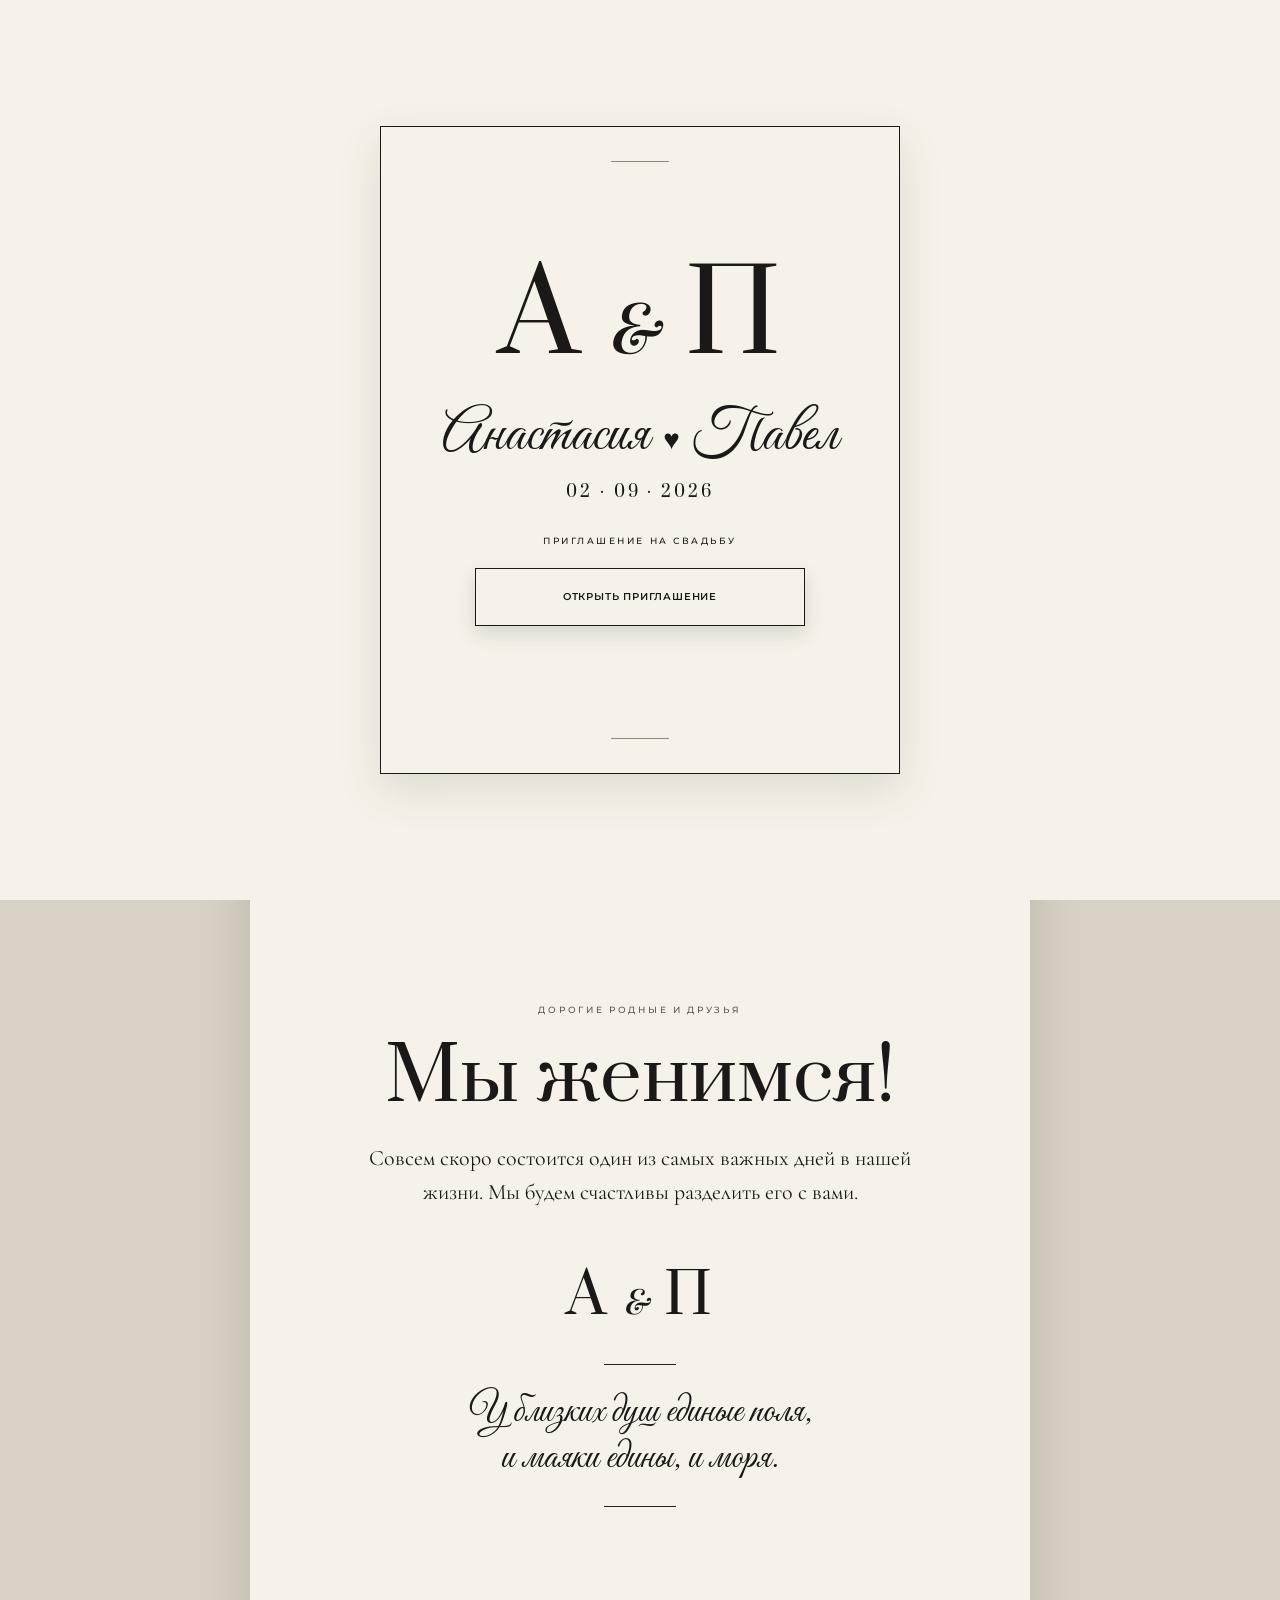
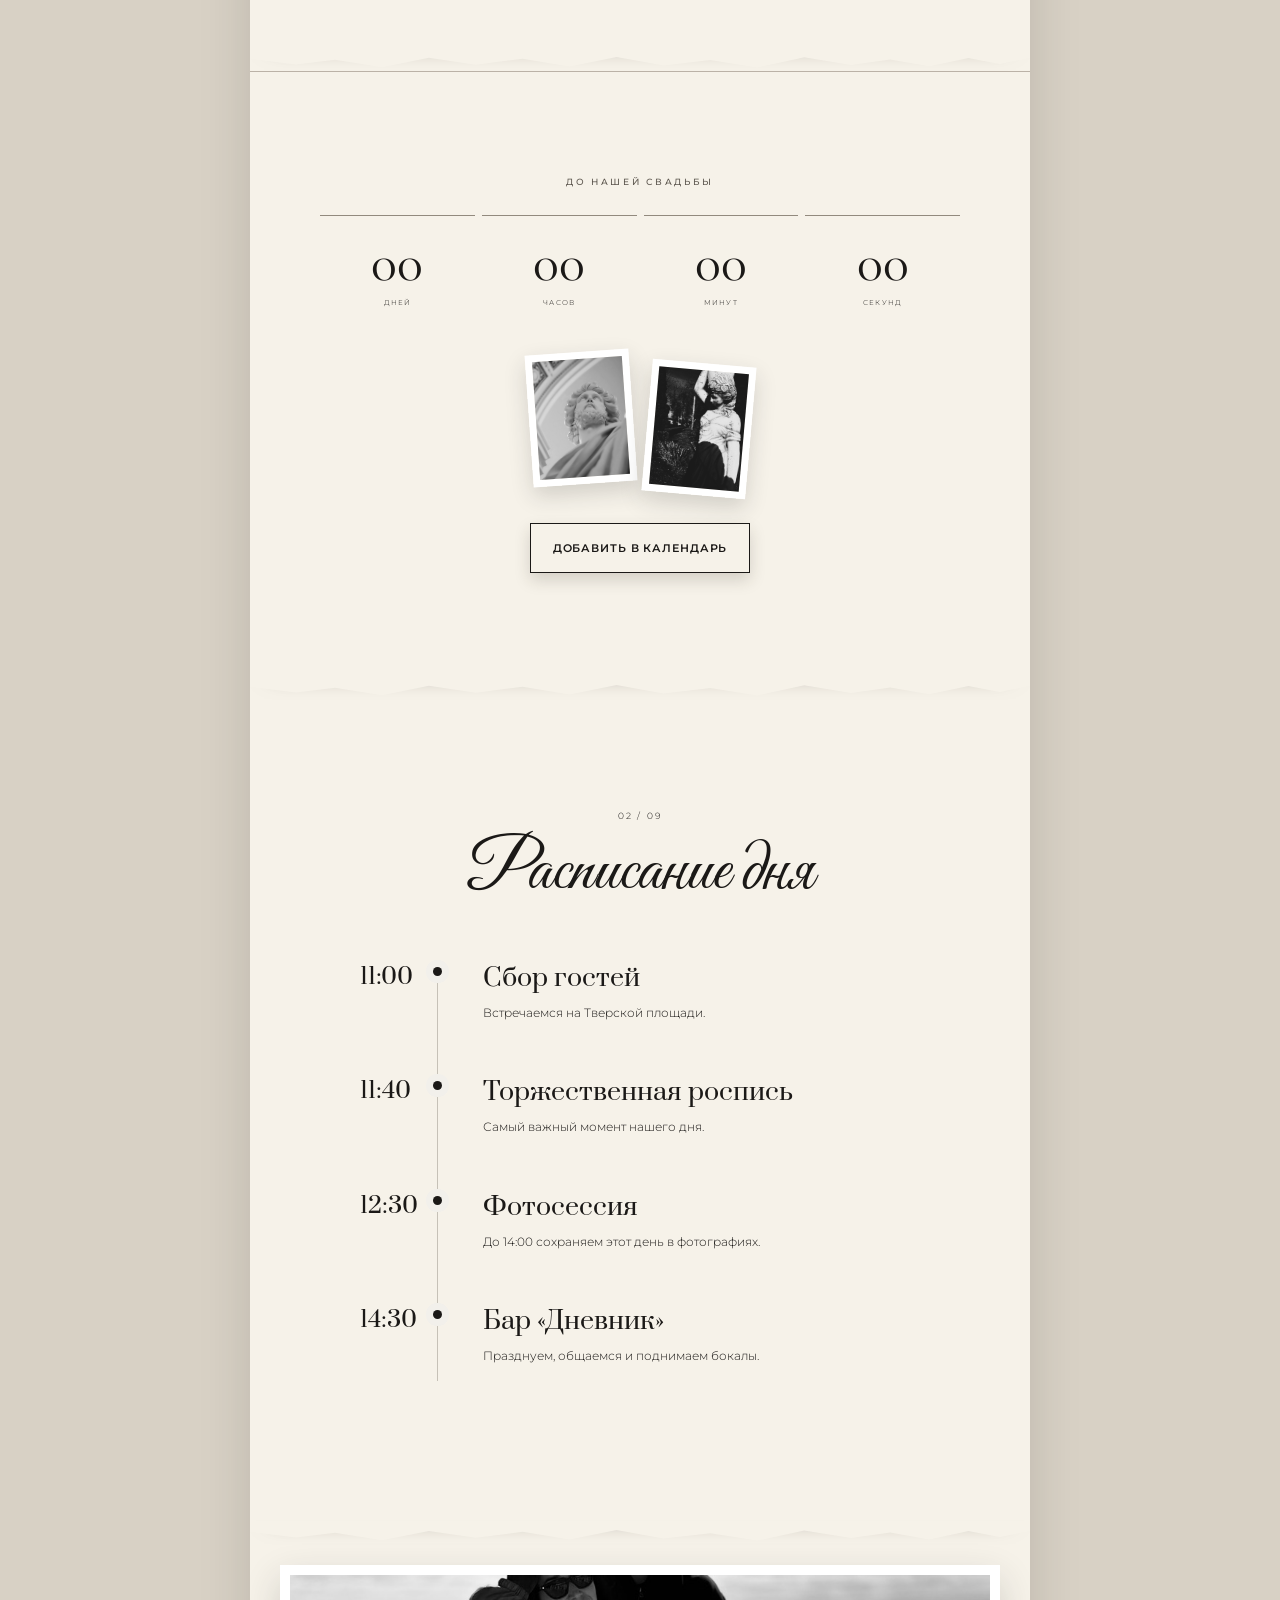
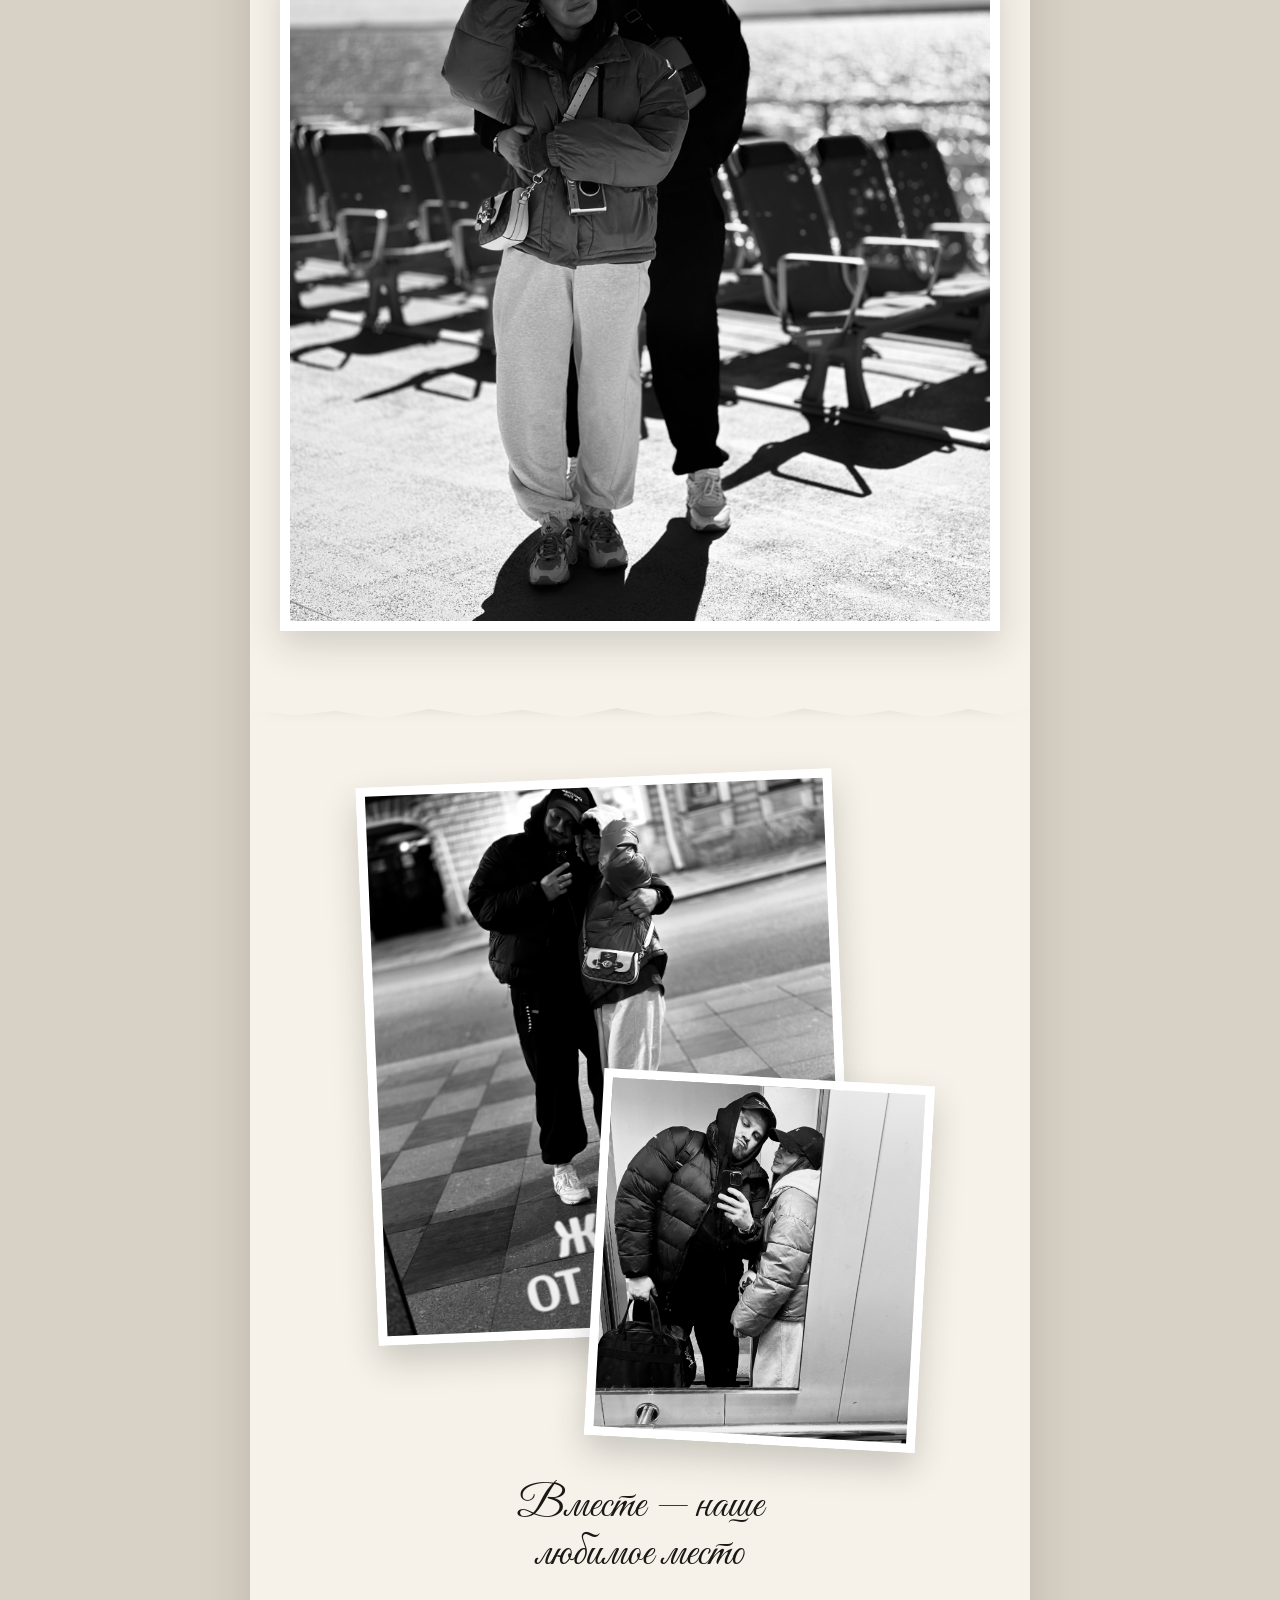
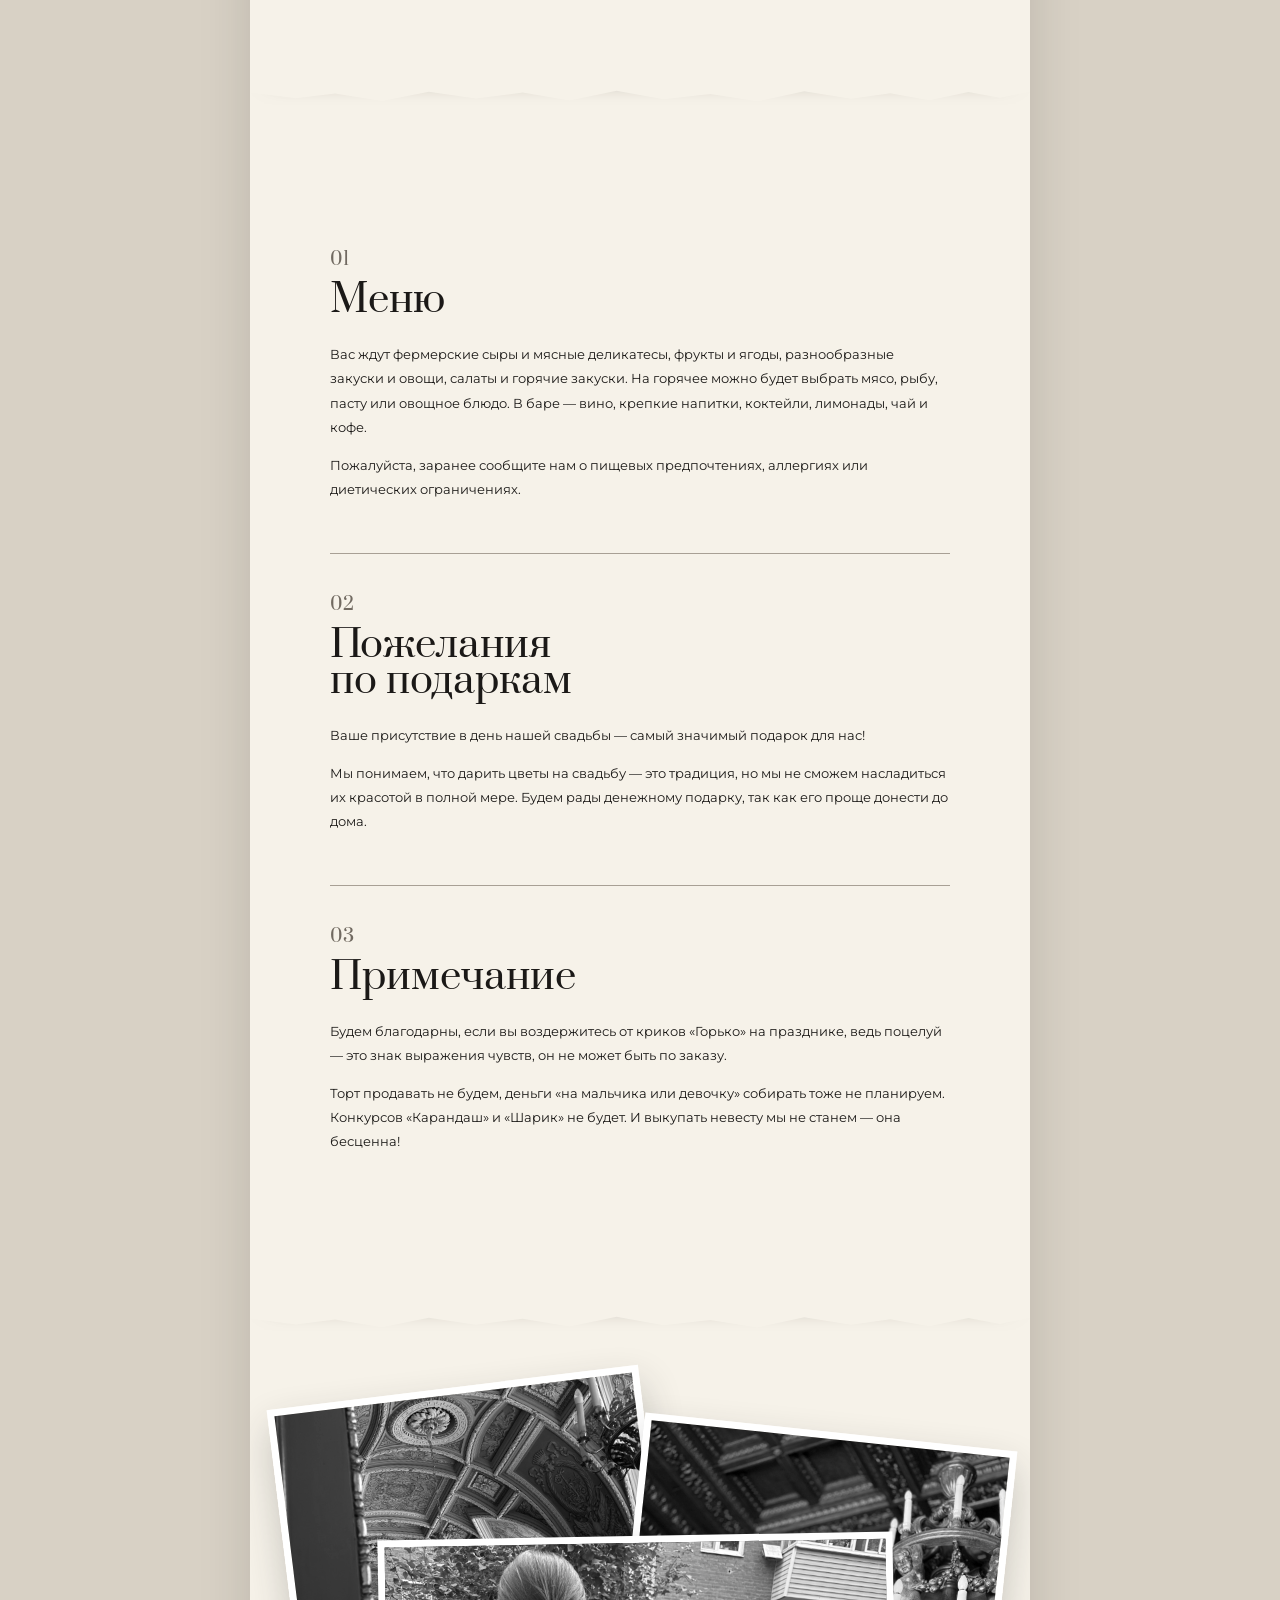
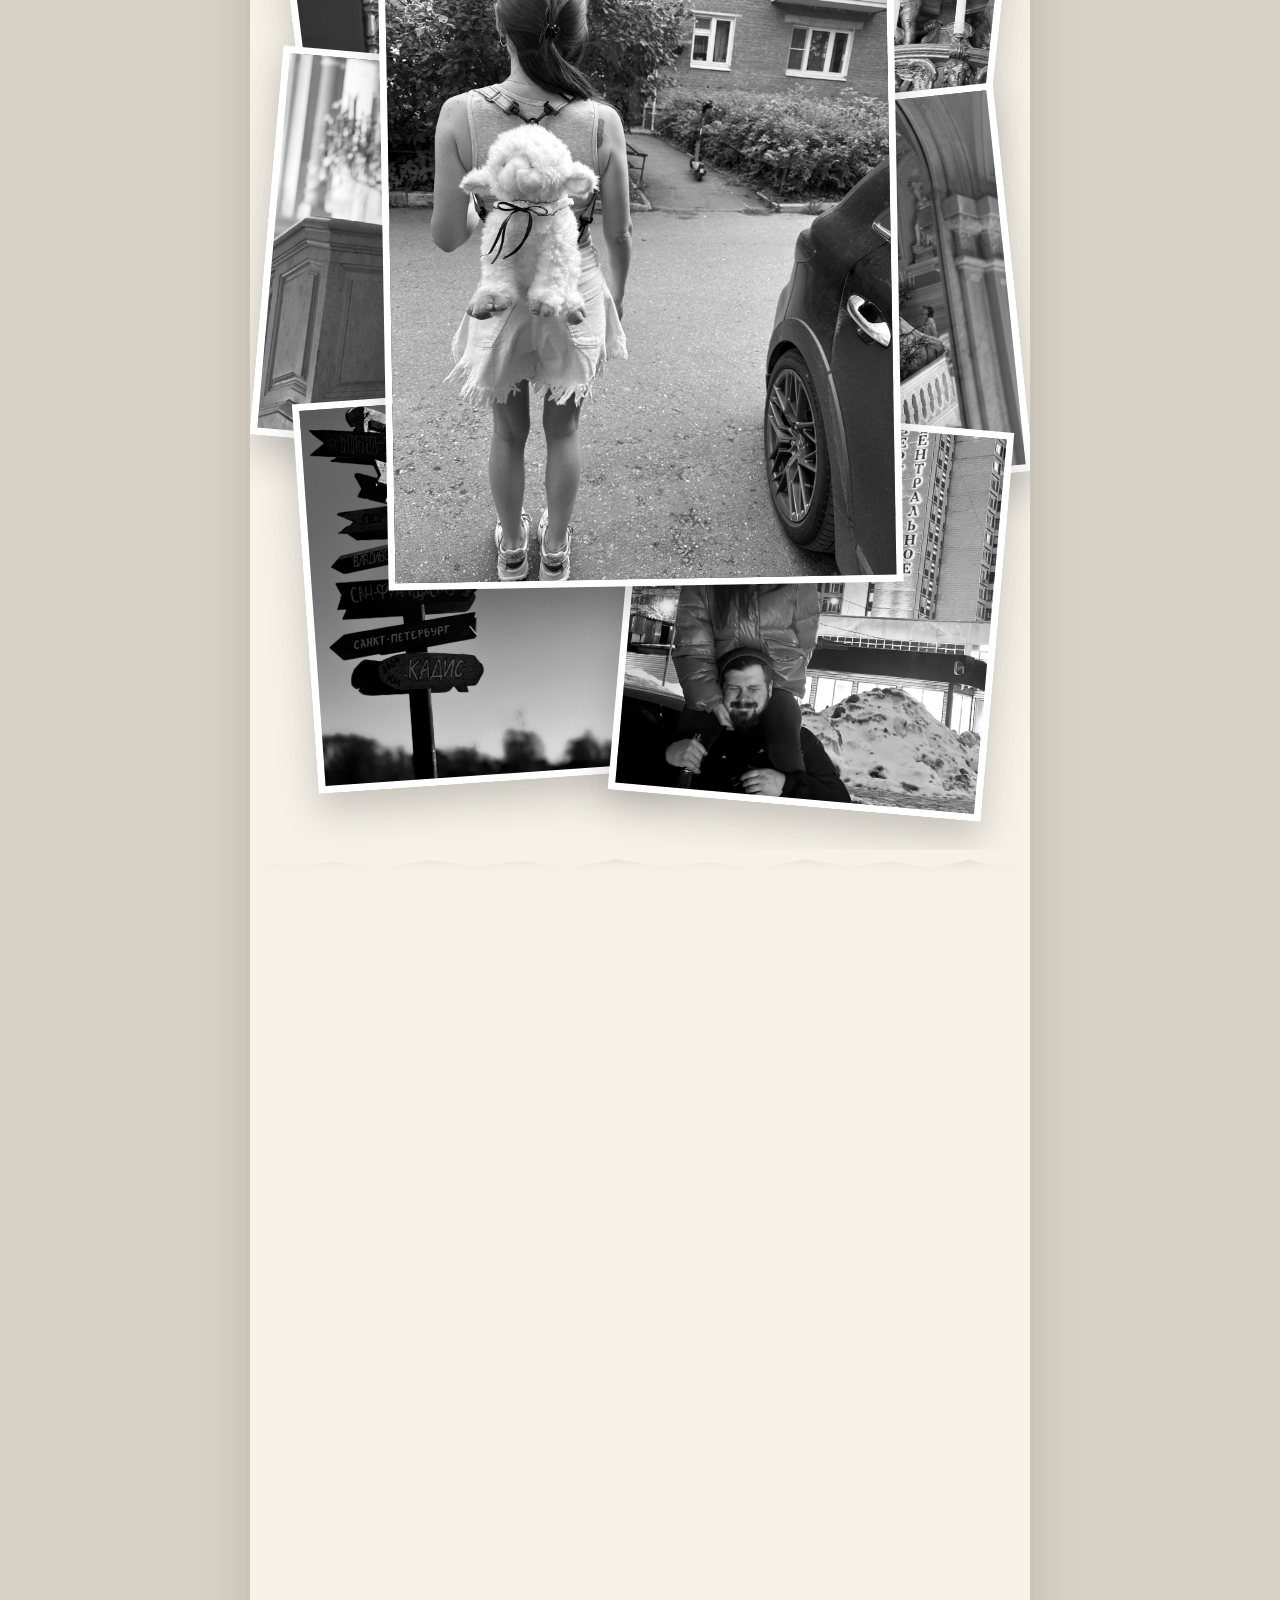
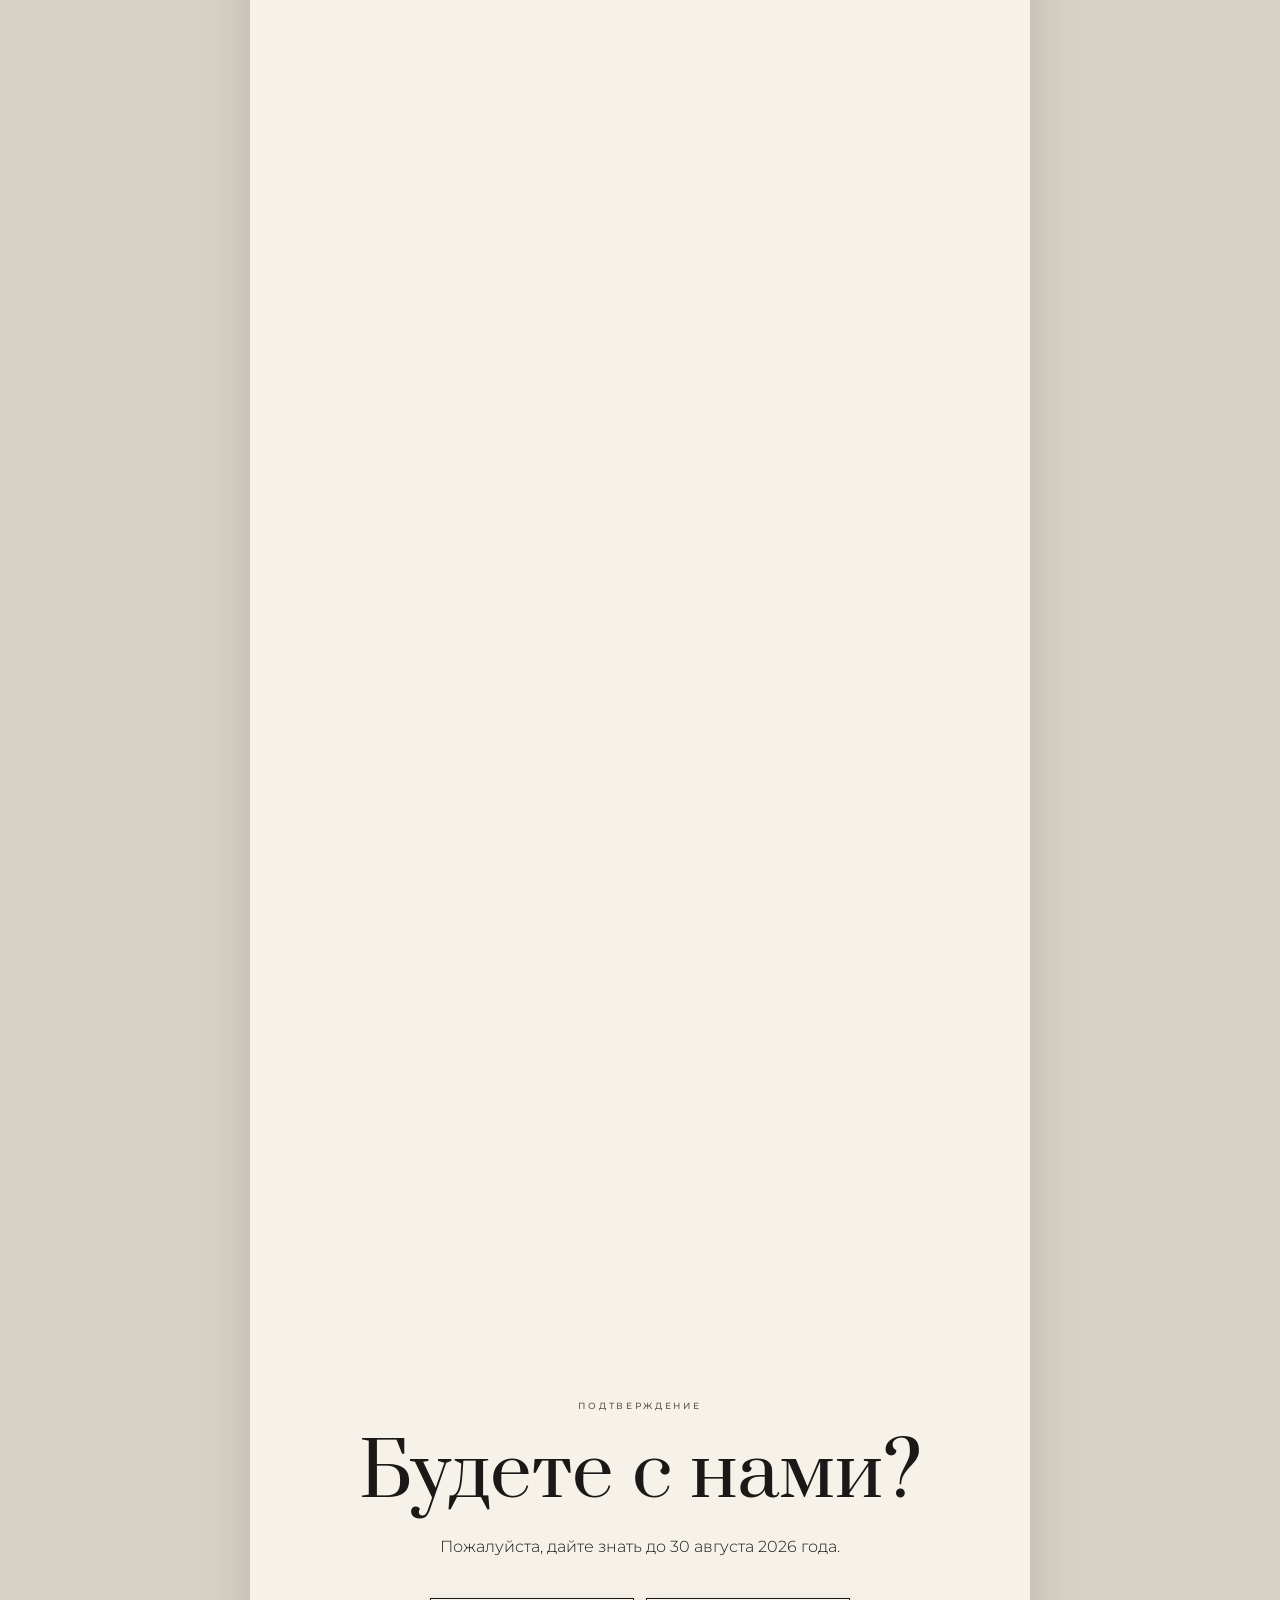
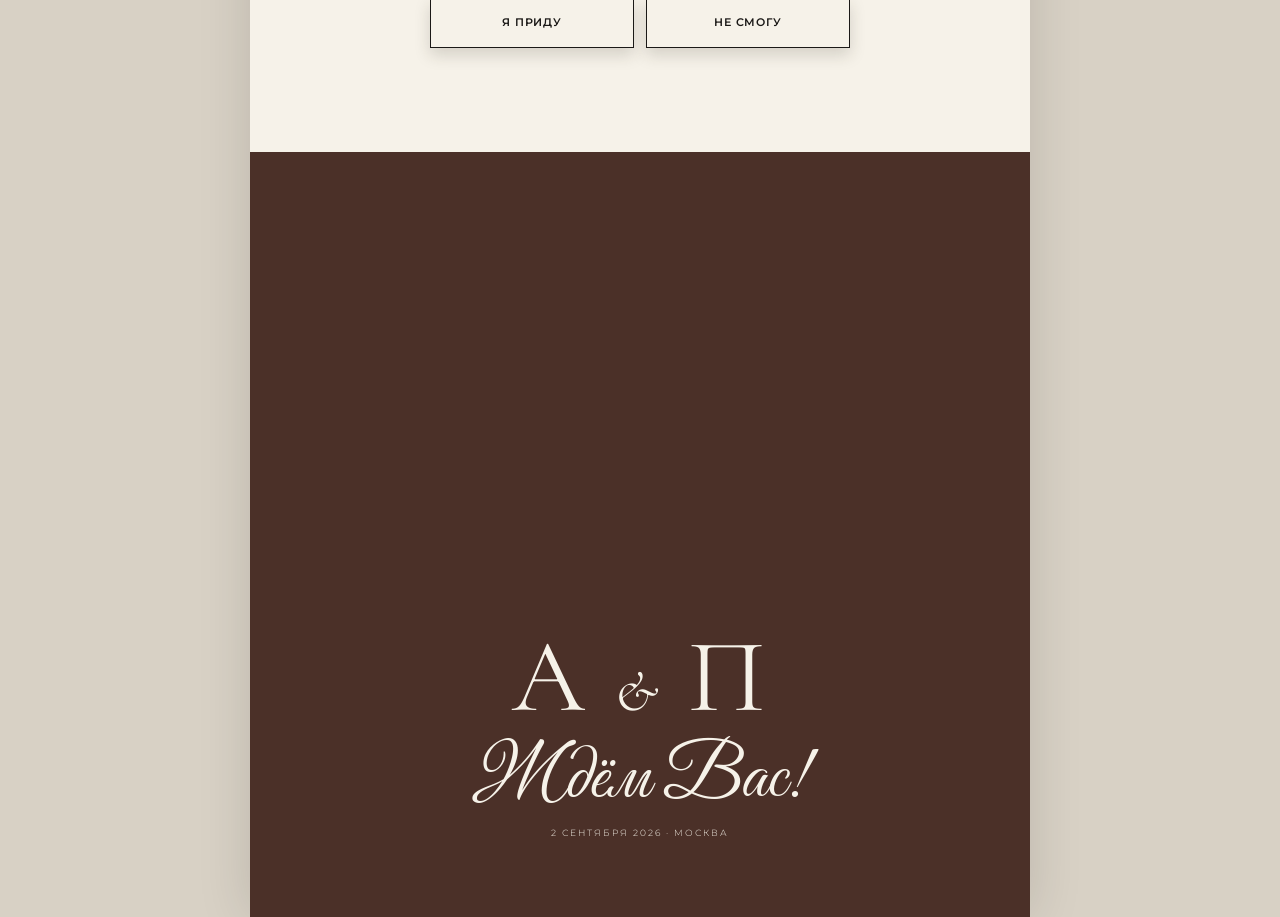
==== index.html @ f78d8d1e "feat: refine photo stack and decline video" ====
<!doctype html>
<html lang="ru">
<head>
  <meta charset="UTF-8"><meta name="viewport" content="width=device-width,initial-scale=1">
  <title>Анастасия & Павел — 02.09.2026</title>
  <meta name="description" content="Приглашение на свадьбу Анастасии и Павла — 2 сентября 2026">
  <meta property="og:title" content="Анастасия & Павел"><meta property="og:description" content="Мы женимся! 2 сентября 2026"><meta property="og:image" content="./assets/anastasia-pavel.jpg">
  <link rel="stylesheet" href="./styles.css"><link rel="stylesheet" href="./animations.css"><link rel="stylesheet" href="./extras.css"><link rel="stylesheet" href="./theme-a.css"><script type="module" src="./invitation.mjs"></script>
</head>
<body class="locked">
  <div class="welcome" data-welcome><div class="welcome-card"><span class="welcome-mark">А <i>&</i> П</span><p class="welcome-names">Анастасия <b>♥</b> Павел</p><time>02 · 09 · 2026</time><span class="welcome-line">Приглашение на свадьбу</span><button type="button" data-open-invitation>Открыть приглашение</button></div></div>
  <audio data-music src="./assets/wedding-song.mp3" loop preload="auto"></audio>
  <button class="music-toggle" type="button" data-music-toggle aria-label="Выключить музыку">Музыка</button>
  <main>
    <section class="hero" id="hero">
      <div class="hero-top"><span class="monogram">А <i>&</i> П</span><span class="names script-names">Анастасия <b>♥</b> Павел</span></div>
      <div class="hero-photo" role="img" aria-label="Анастасия и Павел"></div>
      <div class="hero-date"><span>Москва</span><strong>02 · 09 · 2026</strong><span>Среда</span></div>
      <a class="scroll scroll-diamonds" href="#invitation" aria-label="Листать к приглашению"><i></i><i></i><i></i></a>
    </section>

    <section class="paper centered paper-cut" id="invitation" data-reveal>
      <p class="eyebrow">Дорогие родные и друзья</p><h1>Мы женимся!</h1>
      <p class="lead">Совсем скоро состоится один из самых важных дней в нашей жизни. Мы будем счастливы разделить его с вами.</p>
      <div class="ornament">А <i>&</i> П</div>
      <p class="quote">У близких душ единые поля,<br>и маяки едины, и моря.</p>
    </section>

    <section class="ink centered countdown-section paper-cut" data-reveal>
      <p class="eyebrow">До нашей свадьбы</p><div class="countdown" data-countdown aria-live="polite">
        <div><strong data-days>00</strong><span>дней</span></div><div><strong data-hours>00</strong><span>часов</span></div><div><strong data-minutes>00</strong><span>минут</span></div><div><strong data-seconds>00</strong><span>секунд</span></div>
      </div>
      <div class="timer-details" aria-hidden="true"><img class="timer-detail timer-detail-one" src="./assets/timer-statue.jpg" alt=""><img class="timer-detail timer-detail-two" src="./assets/timer-sculpture.jpg" alt=""></div>
      <div class="calendar-actions">
        <button class="calendar-button" type="button" data-add-calendar>Добавить в календарь</button>
      </div>
    </section>

    <section class="paper paper-cut" id="schedule" data-reveal><div class="section-head"><span>02 / 09</span><h2>Расписание дня</h2></div>
      <div class="timeline" data-timeline>
        <article data-timeline-item><time>11:00</time><div><h3>Сбор гостей</h3><p>Встречаемся на Тверской площади.</p></div></article>
        <article data-timeline-item><time>11:40</time><div><h3>Торжественная роспись</h3><p>Самый важный момент нашего дня.</p></div></article>
        <article data-timeline-item><time>12:30</time><div><h3>Фотосессия</h3><p>До 14:00 сохраняем этот день в фотографиях.</p></div></article>
        <article data-timeline-item><time>14:30</time><div><h3>Бар «Дневник»</h3><p>Празднуем, общаемся и поднимаем бокалы.</p></div></article>
      </div>
    </section>

    <section class="photo-break paper-cut"><img src="./assets/new-photo-07.jpg" alt="Анастасия и Павел у воды" loading="lazy"></section>

    <section class="paper photo-stack-section paper-cut" aria-label="Наша история" data-reveal>
      <div class="photo-stack">
        <img class="photo-stack-card photo-stack-large" src="./assets/new-photo-08.jpg" alt="Анастасия и Павел вместе" loading="lazy">
        <img class="photo-stack-card photo-stack-small" src="./assets/new-photo-09.jpg" alt="Анастасия и Павел в путешествии" loading="lazy">
      </div>
      <p class="story-script">Вместе — наше любимое место</p>
    </section>

    <section class="paper details paper-cut" data-reveal>
      <article data-card-reveal><span>01</span><h2>Меню</h2><p>Вас ждут фермерские сыры и мясные деликатесы, фрукты и ягоды, разнообразные закуски и овощи, салаты и горячие закуски. На горячее можно будет выбрать мясо, рыбу, пасту или овощное блюдо. В баре — вино, крепкие напитки, коктейли, лимонады, чай и кофе.</p><p>Пожалуйста, заранее сообщите нам о пищевых предпочтениях, аллергиях или диетических ограничениях.</p></article>
      <article data-card-reveal><span>02</span><h2>Пожелания<br>по подаркам</h2><p>Ваше присутствие в день нашей свадьбы — самый значимый подарок для нас!</p><p>Мы понимаем, что дарить цветы на свадьбу — это традиция, но мы не сможем насладиться их красотой в полной мере. Будем рады денежному подарку, так как его проще донести до дома.</p></article>
      <article data-card-reveal><span>03</span><h2>Примечание</h2><p>Будем благодарны, если вы воздержитесь от криков «Горько» на празднике, ведь поцелуй — это знак выражения чувств, он не может быть по заказу.</p><p>Торт продавать не будем, деньги «на мальчика или девочку» собирать тоже не планируем. Конкурсов «Карандаш» и «Шарик» не будет. И выкупать невесту мы не станем — она бесценна!</p></article>
    </section>

    <section class="paper memory-gallery paper-cut" aria-label="Фотографии Анастасии и Павла" data-reveal>
      <img class="memory-card memory-card-one" src="./assets/new-photo-02.jpg" alt="Интерьер дворца" loading="lazy">
      <img class="memory-card memory-card-two" src="./assets/new-photo-03.jpg" alt="Старинная люстра" loading="lazy">
      <img class="memory-card memory-card-three" src="./assets/new-photo-04.jpg" alt="Анастасия во дворце" loading="lazy">
      <img class="memory-card memory-card-four" src="./assets/new-photo-05.jpg" alt="Парадная лестница" loading="lazy">
      <img class="memory-card memory-card-five" src="./assets/new-photo-06.jpg" alt="Указатель путешествий" loading="lazy">
      <img class="memory-card memory-card-six" src="./assets/new-photo-10.jpg" alt="Анастасия и Павел зимой" loading="lazy">
      <img class="memory-main" src="./assets/new-photo-01.jpg" alt="Анастасия с рюкзаком-овечкой" loading="lazy">
    </section>

    <section class="paper paper-cut" id="locations" data-reveal><div class="section-head"><span>Москва</span><h2>Как добраться</h2></div>
      <div class="places">
        <article data-card-reveal><small>11:00</small><h3>Тверская площадь</h3><p>Здесь мы встречаемся перед церемонией.</p><a class="map-button" href="https://yandex.ru/maps/-/CTsgBENo" target="_blank" rel="noreferrer">Открыть карту</a></article>
        <article data-card-reveal><small>11:40</small><h3>Место регистрации</h3><p>Информация о площадке и маршруте.</p><a class="map-button" href="https://www.mos.ru/pgu2/wedding/hall/97700011_2_014" target="_blank" rel="noreferrer">Открыть карту</a></article>
        <article data-card-reveal><small>14:30</small><h3>Бар «Дневник»</h3><p>Столешников переулок, 7с2. Продолжение праздника после фотосессии.</p><a class="map-button" href="https://yandex.ru/maps/org/dnevnik/169389306628/" target="_blank" rel="noreferrer">Открыть карту</a></article>
      </div>
    </section>

    <section class="ink centered paper-cut" id="dress-code" data-reveal><p class="eyebrow">Dress code</p><h2>Свободный стиль</h2><p class="lead">Выбирайте образ, в котором вам комфортно. Просим только отказаться от полностью белых и красных нарядов.</p><div class="swatches forbidden-colors" aria-label="Не рекомендуемые цвета: белый и красный"><i title="Белый"></i><i title="Красный"></i></div></section>

    <section class="calendar-section" data-reveal><p class="eyebrow">Сохраните дату</p><h2>Сентябрь</h2><div class="calendar"><div class="week"><b>ПН</b><b>ВТ</b><b>СР</b><b>ЧТ</b><b>ПТ</b><b>СБ</b><b>ВС</b></div><div class="days"><i></i><span>1</span><span class="wedding-day">2<svg viewBox="0 0 64 64" aria-hidden="true"><path d="M32 55S8 39 8 22c0-9 7-14 14-14 5 0 9 2 10 7 1-5 5-7 10-7 7 0 14 5 14 14 0 17-24 33-24 33Z"/></svg></span><span>3</span><span>4</span><span>5</span><span>6</span><span>7</span><span>8</span><span>9</span><span>10</span><span>11</span><span>12</span><span>13</span><span>14</span><span>15</span><span>16</span><span>17</span><span>18</span><span>19</span><span>20</span><span>21</span><span>22</span><span>23</span><span>24</span><span>25</span><span>26</span><span>27</span><span>28</span><span>29</span><span>30</span></div></div><p class="calendar-caption">среда · 02.09.2026</p></section>

    <section class="paper centered" id="rsvp" data-reveal><p class="eyebrow">Подтверждение</p><h2>Будете с нами?</h2><p>Пожалуйста, дайте знать до 30 августа 2026 года.</p>
      <div class="rsvp-actions" data-rsvp-choices><a class="button dark" href="https://t.me/+ieyOMxZtKNQ3ZDNi" target="_blank" rel="noreferrer">Я приду</a><button class="button light" type="button" data-decline>Не смогу</button></div>
      <div class="decline" data-decline-panel hidden tabindex="-1"><div class="decline-video"><video src="./assets/decline-video-new.mp4" data-decline-video playsinline muted preload="auto"></video><audio src="./assets/decline-audio.mp3" data-decline-audio preload="auto"></audio></div><span>А & П</span><h3>Нам очень жаль, что вы не сможете быть с нами</h3><p>Обнимаем и будем вспоминать вас в этот день.</p></div>
    </section>

    <section class="closing" id="closing"><div><span class="monogram">А <i>&</i> П</span><h2 class="script-title">Ждём Вас!</h2><p>2 сентября 2026 · Москва</p></div></section>
  </main>
</body></html>
---- styles.css ----
@import url('https://fonts.googleapis.com/css2?family=Cormorant+Garamond:ital,wght@0,400;0,500;1,400&family=Montserrat:wght@300;400;500&display=swap');
:root{--ink:#151515;--paper:#f2f0eb;--muted:#aaa69e}*{box-sizing:border-box}html{scroll-behavior:smooth}body{margin:0;background:#0d0d0d;color:var(--ink);font-family:Montserrat,Arial,sans-serif;font-weight:300}main{max-width:780px;margin:auto;background:var(--paper);overflow:hidden}.hero{min-height:100svh;background:#111;color:white;position:relative;display:grid;grid-template-rows:auto 1fr auto}.hero-top{padding:28px 26px 18px;text-align:center}.monogram,.ornament{display:block;font:400 clamp(58px,18vw,104px)/.8 'Cormorant Garamond',serif;letter-spacing:.03em}.monogram i,.ornament i{font-weight:400;font-size:.55em}.names{display:block;margin-top:22px;text-transform:uppercase;letter-spacing:.34em;font-size:10px}.hero-photo{min-height:58svh;background:linear-gradient(#0000,#0007),url('./assets/anastasia-pavel.jpg') 52% 67%/cover no-repeat;filter:grayscale(1);margin:0 7vw}.hero-date{display:flex;justify-content:space-between;align-items:center;padding:24px 7vw 32px;text-transform:uppercase;font-size:9px;letter-spacing:.2em}.hero-date strong{font-family:'Cormorant Garamond',serif;font-size:21px;font-weight:400;letter-spacing:.12em}.scroll{position:absolute;right:16px;bottom:105px;width:50px;height:50px;border:1px solid #fff8;border-radius:50%;display:grid;place-items:center;color:#fff;text-decoration:none;font-size:25px}.paper,.ink{padding:90px 28px}.centered{text-align:center}.eyebrow{text-transform:uppercase;letter-spacing:.3em;font-size:9px;margin:0 0 28px}.paper h1,.paper h2,.ink h2,.closing h2{font:400 clamp(44px,13vw,74px)/.95 'Cormorant Garamond',serif;margin:0 0 28px}.lead{max-width:570px;margin:0 auto;font:400 22px/1.55 'Cormorant Garamond',serif}.ornament{font-size:56px;margin:65px 0 35px}.quote{font:italic 25px/1.45 'Cormorant Garamond',serif}.ink{background:var(--ink);color:#f8f7f4}.countdown{display:grid;grid-template-columns:repeat(4,1fr);gap:7px}.countdown div{border-top:1px solid #ffffff55;padding-top:20px}.countdown strong{display:block;font:400 clamp(30px,9vw,54px)/1 'Cormorant Garamond',serif}.countdown span{text-transform:uppercase;font-size:7px;letter-spacing:.16em}.section-head{text-align:center;margin-bottom:55px}.section-head>span{text-transform:uppercase;font-size:9px;letter-spacing:.25em}.section-head h2{margin-top:16px}.timeline{max-width:560px;margin:auto}.timeline article{display:grid;grid-template-columns:78px 1fr;gap:22px;padding:0 0 42px;position:relative}.timeline article:before{content:'';position:absolute;left:77px;top:10px;bottom:-4px;border-left:1px solid #aaa}.timeline article:last-child:before{display:none}.timeline time{font:500 23px 'Cormorant Garamond',serif}.timeline div{padding-left:23px}.timeline div:before{content:'';position:absolute;left:73px;top:6px;width:9px;height:9px;background:var(--ink);border-radius:50%}.timeline h3,.places h3{font:500 25px 'Cormorant Garamond',serif;margin:0 0 8px}.timeline p,.places p{font-size:12px;line-height:1.7;margin:0}.photo-break{background:#111;padding:22px}.photo-break img{display:block;width:100%;height:min(82vh,780px);object-fit:cover;object-position:50% 72%;filter:grayscale(1)}.places{display:grid;gap:16px}.places article{border:1px solid #aaa69e;padding:28px}.places small{letter-spacing:.18em}.places a{display:inline-block;margin-top:18px;color:inherit;text-transform:uppercase;font-size:9px;letter-spacing:.15em}.swatches{display:flex;justify-content:center;gap:10px;margin-top:42px}.swatches i{width:38px;height:38px;border-radius:50%;background:#333;border:1px solid #fff4}.swatches i:nth-child(2){background:#777}.swatches i:nth-child(3){background:#bcbcbc}.swatches i:nth-child(4){background:#e9e5dc}.rsvp-actions{display:grid;gap:12px;max-width:420px;margin:42px auto 0}.button{min-height:54px;border:1px solid var(--ink);display:grid;place-items:center;text-decoration:none;text-transform:uppercase;letter-spacing:.18em;font:500 10px Montserrat;background:transparent;color:var(--ink);cursor:pointer}.button.dark{background:var(--ink);color:#fff}.decline{border:1px solid #bbb;padding:38px 22px;margin-top:40px}.decline span{font:38px 'Cormorant Garamond',serif}.decline h3{font:400 28px/1.2 'Cormorant Garamond',serif}.closing{min-height:85svh;background:linear-gradient(#0005,#000b),url('./assets/anastasia-pavel.jpg') 50% 68%/cover;color:#fff;display:grid;place-items:end center;text-align:center;padding:70px 25px}.closing h2{font-size:62px;margin:25px 0 12px}.closing p{font-size:9px;text-transform:uppercase;letter-spacing:.22em}[data-reveal]{opacity:0;transform:translateY(24px);transition:.8s ease}.revealed{opacity:1;transform:none}@media(min-width:700px){.paper,.ink{padding:120px 70px}.places{grid-template-columns:repeat(3,1fr)}.rsvp-actions{grid-template-columns:1fr 1fr}.hero-photo{margin:0 70px}}@media(prefers-reduced-motion:reduce){html{scroll-behavior:auto}[data-reveal]{opacity:1;transform:none;transition:none}}:focus-visible{outline:3px solid #9d8f7c;outline-offset:4px}
---- animations.css ----
.hero-top .monogram{opacity:0;transform:translateY(-24px) scale(.92);animation:hero-mark 1.15s cubic-bezier(.2,.8,.2,1) .15s forwards}.hero-top .names{opacity:0;transform:translateY(10px);animation:hero-copy .8s ease .8s forwards}.hero-photo{opacity:0;transform:scale(1.07);animation:hero-photo 1.6s cubic-bezier(.2,.8,.2,1) .35s forwards}.hero-date{opacity:0;animation:hero-copy .9s ease 1.15s forwards}.scroll{opacity:0;animation:scroll-in .7s ease 1.55s forwards,scroll-float 2s ease-in-out 2.3s infinite}.quote{position:relative;padding:26px 0}.quote:before,.quote:after{content:'';position:absolute;left:50%;width:72px;height:1px;background:#222;transform:translateX(-50%)}.quote:before{top:0}.quote:after{bottom:0}.timeline{position:relative}.timeline:before{content:'';position:absolute;left:77px;top:7px;bottom:38px;width:1px;background:#c6c1b7;transform:scaleY(0);transform-origin:top;transition:transform 1.5s cubic-bezier(.3,.7,.2,1)}#schedule.revealed .timeline:before{transform:scaleY(1)}.timeline article:before{display:none}.timeline [data-timeline-item]{opacity:0;transform:translateX(34px);transition:opacity .7s ease var(--delay,0ms),transform .7s cubic-bezier(.2,.8,.2,1) var(--delay,0ms)}.timeline [data-timeline-item].revealed{opacity:1;transform:none}.timeline [data-timeline-item] div:before{transform:scale(0);box-shadow:0 0 0 7px var(--paper);transition:transform .45s ease calc(var(--delay,0ms) + .25s)}.timeline [data-timeline-item].revealed div:before{transform:scale(1)}.places article{transition:transform .35s ease,background .35s ease,color .35s ease}.places article:hover{transform:translateY(-6px);background:#181818;color:#fff}.photo-break img{transition:transform 1.2s ease}.photo-break:hover img{transform:scale(1.025)}
@keyframes hero-mark{to{opacity:1;transform:none}}@keyframes hero-copy{to{opacity:1;transform:none}}@keyframes hero-photo{to{opacity:1;transform:scale(1)}}@keyframes scroll-in{to{opacity:1}}@keyframes scroll-float{50%{transform:translateY(7px)}}
@media(prefers-reduced-motion:reduce){.hero-top .monogram,.hero-top .names,.hero-photo,.hero-date,.scroll{opacity:1;transform:none;animation:none}.timeline:before{transform:scaleY(1)}.timeline [data-timeline-item]{opacity:1;transform:none}.timeline [data-timeline-item] div:before{transform:scale(1)}}
---- extras.css ----
@import url('https://fonts.googleapis.com/css2?family=Great+Vibes&display=swap');
body.locked{overflow:hidden}.welcome{position:fixed;inset:0;z-index:50;background:#111;color:#fff;display:grid;place-items:center;text-align:center;padding:30px;transition:opacity .8s ease,visibility .8s}.welcome.hidden{opacity:0;visibility:hidden}.welcome-mark{font:72px/.85 'Cormorant Garamond',serif}.welcome-mark i{font-size:.55em}.welcome p{font:25px 'Cormorant Garamond',serif;margin:30px 0}.welcome button{border:1px solid #fff;background:transparent;color:#fff;padding:17px 25px;text-transform:uppercase;letter-spacing:.2em;font:500 9px Montserrat;cursor:pointer}.welcome small{display:block;margin-top:14px;letter-spacing:.2em;text-transform:uppercase;font-size:7px}.music-toggle{position:fixed;z-index:30;right:16px;top:16px;width:44px;height:44px;border:1px solid #fff7;border-radius:50%;background:#111c;color:#fff;font-size:18px;cursor:pointer;animation:pulse 2.4s ease-in-out infinite}.music-toggle.muted{opacity:.45;animation:none}.details{padding-top:65px;padding-bottom:65px}.details article{padding:38px 0;border-bottom:1px solid #bcb8b0}.details article:last-child{border-bottom:0}.details article>span{font:italic 18px 'Cormorant Garamond',serif;color:#8d8981}.details h2{font-size:42px;margin:10px 0 24px}.details p{font:14px/1.9 Montserrat;margin:0 0 14px}.calendar-section{padding:90px 28px;background:#171717;color:#fff;text-align:center}.calendar-section h2{font:400 54px 'Cormorant Garamond',serif;margin:0 0 36px}.calendar{max-width:500px;margin:auto;border:1px solid #fff;border-radius:26px;padding:28px 18px}.week,.days{display:grid;grid-template-columns:repeat(7,1fr);align-items:center}.week b{font:500 8px Montserrat;letter-spacing:.12em;padding-bottom:20px}.days>*{position:relative;height:43px;display:grid;place-items:center;font:17px 'Cormorant Garamond',serif;font-style:normal}.wedding-day{z-index:1}.wedding-day svg{position:absolute;width:48px;height:48px;z-index:-1;fill:none;stroke:#fff;stroke-width:2.5;animation:heart-draw 2s ease-in-out infinite alternate}.calendar-caption{text-transform:uppercase;letter-spacing:.2em;font-size:8px;margin:25px 0 0}.script-title{font-family:'Great Vibes','Segoe Script',cursive!important;font-size:74px!important;font-weight:400!important}.calendar-section.revealed .calendar{animation:calendar-in .9s cubic-bezier(.2,.8,.2,1)}@keyframes calendar-in{from{opacity:0;transform:translateY(25px) scale(.96)}to{opacity:1;transform:none}}@keyframes pulse{50%{transform:scale(1.08);box-shadow:0 0 0 8px #fff1}}@keyframes heart-draw{from{transform:scale(.92);opacity:.65}to{transform:scale(1.06);opacity:1}}@media(min-width:700px){.details{padding-left:80px;padding-right:80px}.calendar-section{padding:120px 70px}}

.script-names{font-family:'Great Vibes','Segoe Script',cursive!important;font-weight:400!important;text-transform:none!important;font-size:30px!important;line-height:1;letter-spacing:.02em!important}.script-names b{font-family:Georgia,serif;font-size:.55em;font-weight:400;margin:0 .12em}.timer-details{display:flex;justify-content:center;align-items:center;gap:14px;margin:32px auto 0}.timer-detail{width:104px;height:132px;object-fit:cover;filter:grayscale(1);border:1px solid #fff5;padding:5px}.timer-detail-one{transform:rotate(-4deg)}.timer-detail-two{transform:rotate(5deg);margin-top:22px}.calendar-actions{display:flex;justify-content:center;margin-top:28px}.calendar-button,.map-button{display:inline-grid;place-items:center;min-height:46px;padding:0 20px;border:1px solid #171717;border-radius:999px;background:#fff;color:#171717!important;text-decoration:none;text-transform:uppercase;letter-spacing:.12em;font:600 8px Montserrat;cursor:pointer;transition:background .25s,color .25s,transform .25s}.calendar-button:hover,.map-button:hover{background:#e7e3dc;color:#000!important;transform:translateY(-2px)}.map-button{margin-top:8px}[data-card-reveal]{opacity:0;transform:translateY(38px);transition:opacity .75s ease var(--delay,0ms),transform .75s cubic-bezier(.2,.8,.2,1) var(--delay,0ms)}[data-card-reveal].revealed{opacity:1;transform:none}.decline img{display:block;width:100%;max-width:520px;aspect-ratio:16/9;object-fit:cover;margin:0 auto 28px;filter:grayscale(1) contrast(1.08);border-radius:3px}.decline:focus{outline:none}[data-decline]:hover{animation:decline-hop .7s ease-in-out 2}@keyframes decline-hop{0%,100%{transform:translateY(0)}25%{transform:translateY(-9px) rotate(-1deg)}50%{transform:translateY(0)}75%{transform:translateY(-6px) rotate(1deg)}}@media(max-width:480px){.script-names{font-size:27px!important}.calendar-actions{align-items:stretch}.calendar-button{width:100%}}
@media(prefers-reduced-motion:reduce){[data-card-reveal]{opacity:1;transform:none;transition:none}[data-decline]:hover{animation:none}}
.button,.button.dark,.button.light,.welcome button{background:#fff!important;color:#111!important;border-color:#111!important}.welcome button{border-color:#fff!important}
[hidden]{display:none!important}
.forbidden-colors{gap:18px}.forbidden-colors i{position:relative;width:54px;height:54px;border:2px solid #ffffffaa;overflow:hidden}.forbidden-colors i:nth-child(1){background:#fff}.forbidden-colors i:nth-child(2){background:#c51f2d}.forbidden-colors i:nth-child(3){background:#b78bc8}.forbidden-colors i::after{content:"";position:absolute;left:-10px;top:25px;width:72px;height:4px;border-radius:4px;background:#ff2438;box-shadow:0 0 0 1px #7b0010;transform:rotate(-45deg);transform-origin:center}
.decline-cat-frame{position:relative;width:100%;max-width:520px;aspect-ratio:16/9;margin:0 auto 28px;overflow:hidden;background:#111}.decline-cat-frame .decline img{margin:0}.decline-cat-frame img{position:absolute;inset:0 auto 0 50%;width:134%;max-width:none;height:100%;margin:0;object-fit:cover;transform:translateX(-50%);filter:grayscale(1) contrast(1.08);border-radius:0}.cat-message{position:absolute;right:9%;top:9%;padding:12px 18px;border-radius:50%;background:#fff;color:#111;font:700 24px 'Cormorant Garamond',serif;animation:cat-pop .35s cubic-bezier(.2,1.5,.5,1)}.cat-goodbye{position:fixed;inset:0;z-index:100;background:#050505;color:#fff;display:grid;place-items:center}.cat-goodbye strong{font:400 64px 'Cormorant Garamond',serif;animation:cat-pop .4s ease}@keyframes cat-pop{from{opacity:0;transform:scale(.55)}to{opacity:1;transform:scale(1)}}
.scroll.scroll-diamonds{left:50%;right:auto;bottom:106px;width:58px;height:70px;border:0;border-radius:0;display:flex;flex-direction:column;align-items:center;justify-content:center;gap:1px;transform:translateX(-50%);filter:drop-shadow(0 2px 4px #000);animation:scroll-float 1.8s ease-in-out infinite}.scroll-diamonds i{display:block;border-right:3px solid #fff;border-bottom:3px solid #fff;transform:rotate(45deg);opacity:.98}.scroll-diamonds i:nth-child(1){width:24px;height:24px}.scroll-diamonds i:nth-child(2){width:18px;height:18px}.scroll-diamonds i:nth-child(3){width:12px;height:12px}@keyframes scroll-float{0%,100%{transform:translate(-50%,0)}50%{transform:translate(-50%,8px)}}@media(prefers-reduced-motion:reduce){.scroll.scroll-diamonds{animation:none}}
.decline-video{width:100%;max-width:520px;aspect-ratio:16/9;margin:0 auto 14px;background:#050505;overflow:hidden}.decline-video iframe{display:block;width:100%;height:100%;border:0}.video-fallback{display:inline-block;margin:0 auto 26px;color:#111;text-transform:uppercase;letter-spacing:.12em;font:600 8px Montserrat}
.calendar-button,.map-button,.button,.button.dark,.button.light,.welcome button,.video-fallback{min-height:50px;padding:0 22px;border:1px solid #111!important;border-radius:8px!important;background:#fff!important;color:#111!important;font:600 11px/1.25 Montserrat,Arial,sans-serif!important;letter-spacing:.08em!important;text-transform:uppercase;text-decoration:none;box-shadow:0 7px 0 #111,0 11px 22px #0003;transition:transform .18s ease,box-shadow .18s ease,background .18s ease}.calendar-button:hover,.map-button:hover,.button:hover,.welcome button:hover,.video-fallback:hover{background:#f0ede7!important;transform:translateY(2px);box-shadow:0 4px 0 #111,0 7px 14px #0003}.calendar-button:active,.map-button:active,.button:active,.welcome button:active,.video-fallback:active{transform:translateY(6px);box-shadow:0 1px 0 #111,0 3px 6px #0003}.video-fallback{display:inline-grid;place-items:center;margin:2px auto 30px}.welcome button{border-color:#111!important}
.music-toggle{width:auto;min-width:76px;padding:0 13px;border-radius:8px;background:#fff;color:#111;border-color:#111;font:600 9px Montserrat,Arial,sans-serif;text-transform:uppercase;letter-spacing:.08em;box-shadow:0 5px 0 #111,0 8px 16px #0004}.music-toggle.muted{opacity:.7}
.forbidden-colors{gap:10px}.forbidden-colors i{width:38px;height:38px;border:1px solid #fff4;overflow:visible}.forbidden-colors i:nth-child(1){background:#fff}.forbidden-colors i:nth-child(2){background:#c51f2d}.forbidden-colors i:nth-child(3){background:#b78bc8}.forbidden-colors i::after{display:none}
.decline-video video{display:block;width:100%;height:100%;border:0;object-fit:cover;background:#050505}
---- theme-a.css ----
@import url('https://fonts.googleapis.com/css2?family=Great+Vibes&family=Prata&display=swap');

:root{--ivory:#f6f2e9;--ivory-deep:#ebe3d5;--charcoal:#1b1917;--rule:#8e877d}
body{background:#d8d1c5;color:var(--charcoal)}
main{background:var(--ivory);box-shadow:0 0 50px #0002}
.paper,.ink,.calendar-section{background:var(--ivory);color:var(--charcoal)}

.welcome{background:var(--ivory);color:var(--charcoal);padding:24px}
.welcome-card{width:min(100%,520px);min-height:72svh;border:1px solid var(--charcoal);display:flex;flex-direction:column;align-items:center;justify-content:center;padding:52px 24px;box-shadow:0 16px 40px #4b403020;position:relative}
.welcome-card:before,.welcome-card:after{content:"";position:absolute;left:50%;width:58px;border-top:1px solid var(--rule);transform:translateX(-50%)}
.welcome-card:before{top:34px}.welcome-card:after{bottom:34px}
.welcome-mark{font:400 clamp(70px,23vw,112px)/.8 Prata,'Cormorant Garamond',serif}
.welcome-names{font:400 clamp(35px,11vw,58px)/1.1 'Great Vibes',cursive!important;margin:42px 0 12px!important;text-transform:none!important}
.welcome-names b{font:400 .48em Georgia,serif;margin:0 .15em}
.welcome-card time{font:400 16px Prata,serif;letter-spacing:.18em}
.welcome-line{font:500 9px Montserrat,sans-serif;text-transform:uppercase;letter-spacing:.28em;margin:32px 0 22px}
.welcome button{width:min(100%,330px);min-height:58px;display:grid;place-items:center;text-align:center;background:var(--ivory)!important;color:var(--charcoal)!important;border:1px solid var(--charcoal)!important;border-radius:0!important;box-shadow:0 8px 18px #30281e24!important;font-size:10px!important}

.hero{background:var(--ivory);color:var(--charcoal);padding-top:8px}
.hero-top{padding:36px 24px 22px}.hero .monogram{font-family:Prata,'Cormorant Garamond',serif;font-size:72px}.hero .script-names{font-size:36px!important;margin-top:28px}
.hero-photo{min-height:58svh;margin:0 22px;background-position:52% 67%;border:10px solid #fff;box-shadow:0 13px 30px #30281e29;filter:grayscale(1)}
.hero-date{padding:28px 28px 38px;color:var(--charcoal)}
.scroll.scroll-diamonds{filter:drop-shadow(0 2px 3px #fff);bottom:112px}.scroll-diamonds i{border-color:var(--charcoal)}

.paper,.ink{padding-top:104px;padding-bottom:104px}.eyebrow{font-weight:500;color:#5d574f}.paper h1,.paper h2,.ink h2,.closing h2,.calendar-section h2{font-family:Prata,'Cormorant Garamond',serif}.lead{font-family:'Cormorant Garamond',serif}.quote{font:400 clamp(25px,7.4vw,38px)/1.2 'Great Vibes',cursive;margin-top:45px;white-space:nowrap}.ornament{font-family:Prata,serif}
.countdown-section{border-top:1px solid #bbb2a7;border-bottom:1px solid #bbb2a7}.countdown div{border-color:#928a7e}.timer-detail{border:7px solid #fff;box-shadow:0 9px 22px #32291f2e;padding:0;filter:grayscale(1)}
.calendar-button,.map-button,.button,.button.dark,.button.light,.video-fallback{background:var(--ivory)!important;color:var(--charcoal)!important;border:1px solid var(--charcoal)!important;border-radius:0!important;box-shadow:0 7px 16px #30281e2b!important;display:grid!important;place-items:center!important;text-align:center!important;line-height:1.2!important}

.section-head h2{font-family:'Great Vibes',cursive;font-size:70px}.timeline article{padding-bottom:52px}.timeline time{font-family:Prata,serif}.timeline h3,.places h3{font-family:Prata,serif;font-weight:400}.timeline article:before{border-color:#7f786f}.timeline div:before{background:var(--charcoal)}
.photo-break{background:var(--ivory);padding:20px 30px 70px}.photo-break img{height:min(74vh,700px);border:10px solid #fff;box-shadow:0 14px 34px #30281e30;filter:grayscale(1)}

.photo-stack-section{text-align:center;padding-top:42px}.photo-stack{position:relative;width:min(100%,580px);height:min(138vw,690px);margin:0 auto 28px}.photo-stack-card{position:absolute;display:block;object-fit:cover;filter:grayscale(1) contrast(1.04);border:9px solid #fff;box-shadow:0 16px 34px #30281e38}.photo-stack-large{left:3%;top:2%;width:82%;height:82%;object-position:50% 42%;transform:rotate(-2.4deg)}.photo-stack-small{right:1%;bottom:0;width:57%;height:54%;object-position:50% 34%;transform:rotate(3.2deg)}.story-script{font:400 44px/1.1 'Great Vibes',cursive;margin:38px auto 0;max-width:330px}
.details article{border-color:#a8a095}.details article>span{font-family:Prata,serif;font-style:normal;color:#716a61}.details h2{font-family:Prata,serif;font-size:38px}.details p{font-size:13px;line-height:1.85}
.memory-gallery{position:relative;height:920px;padding:72px 24px 110px}.memory-gallery img{position:absolute;display:block;object-fit:cover;filter:grayscale(1) contrast(1.05);border:7px solid #fff;box-shadow:0 18px 38px #30281e3d;opacity:0;transition:opacity .7s ease,transform .9s cubic-bezier(.2,.8,.2,1)}.memory-card{width:48%;height:310px}.memory-card-one{left:5%;top:55px;transform:translateY(35px) rotate(-7deg)}.memory-card-two{right:4%;top:100px;transform:translateY(35px) rotate(6deg)}.memory-card-three{left:2%;top:330px;transform:translateY(35px) rotate(5deg)}.memory-card-four{right:2%;top:370px;transform:translateY(35px) rotate(-6deg)}.memory-card-five{left:7%;bottom:70px;transform:translateY(35px) rotate(-4deg)}.memory-card-six{right:4%;bottom:45px;transform:translateY(35px) rotate(5deg)}.memory-main{z-index:8;left:12%;top:205px;width:76%;height:500px;object-position:48% 42%;transform:translateY(42px) rotate(-1deg)}.memory-gallery.revealed img{opacity:1}.memory-gallery.revealed .memory-card-one{transform:rotate(-7deg)}.memory-gallery.revealed .memory-card-two{transform:rotate(6deg)}.memory-gallery.revealed .memory-card-three{transform:rotate(5deg)}.memory-gallery.revealed .memory-card-four{transform:rotate(-6deg)}.memory-gallery.revealed .memory-card-five{transform:rotate(-4deg)}.memory-gallery.revealed .memory-card-six{transform:rotate(5deg)}.memory-gallery.revealed .memory-main{transform:rotate(-1deg);transition-delay:.22s}
.places{gap:22px}.places article{background:#fbf8f1;border:1px solid #a79e91;box-shadow:0 9px 22px #30281e14}.places small{font-family:Prata,serif}.map-button{width:100%;margin-top:22px}

#dress-code{border-top:1px solid #a8a095;border-bottom:1px solid #a8a095}.forbidden-colors{display:flex;justify-content:center;align-items:center;gap:0!important}.forbidden-colors i{width:34px!important;height:34px!important;margin-left:-7px;border-color:#8d857a;box-shadow:0 4px 10px #30281e22}.forbidden-colors i:first-child{margin-left:0;z-index:2}.forbidden-colors i:nth-child(2){z-index:1}.calendar{border-color:var(--charcoal)}.wedding-day svg{stroke:var(--charcoal)}
.calendar-section{border-bottom:1px solid #a8a095}.decline{background:#fbf8f1}.decline-video{width:min(100%,360px);aspect-ratio:9/16;box-shadow:0 12px 28px #30281e35}.decline-video video{width:100%;height:100%;object-fit:cover}.decline-video audio{display:none}
.closing{background:#4b3028!important;color:#f6f2e9;position:relative}.closing:before{display:none}.closing>div{position:relative;z-index:1}.closing .script-title{font-family:'Great Vibes',cursive!important}

/* paper-cut: broad, irregular torn-paper transitions between invitation sheets */
.paper-cut{position:relative;z-index:1;margin-bottom:22px;box-shadow:0 16px 22px -22px #211a1299}.paper-cut::after{content:"";position:absolute;z-index:4;left:-1px;right:-1px;bottom:-21px;height:23px;background:var(--ivory);clip-path:polygon(0 0,100% 0,100% 44%,96% 72%,92% 46%,87% 82%,82% 52%,77% 76%,71% 43%,65% 87%,59% 55%,53% 78%,47% 41%,41% 83%,35% 49%,29% 75%,23% 45%,17% 86%,11% 53%,6% 74%,0 48%);filter:drop-shadow(0 7px 4px #30281e2b);pointer-events:none}

@media(min-width:700px){.hero-photo{margin:0 70px}.photo-stack-section{padding-left:100px;padding-right:100px}.photo-stack{height:680px}.memory-gallery{height:1120px;padding-left:90px;padding-right:90px}.memory-gallery .memory-card{height:390px}.memory-gallery .memory-main{left:17%;width:66%;height:650px}}
@media(max-width:420px){.hero .script-names{font-size:32px!important}.paper,.ink{padding-left:24px;padding-right:24px}.countdown{gap:4px}.countdown strong{font-size:34px}.welcome-card{min-height:78svh}.memory-gallery{height:800px;padding-left:18px;padding-right:18px}.memory-gallery img{border-width:5px}.memory-gallery .memory-card{height:260px}.memory-gallery .memory-main{left:10%;top:185px;width:80%;height:430px}.photo-stack{height:132vw}.photo-stack-large{width:84%;height:80%}.photo-stack-small{width:58%;height:51%}}
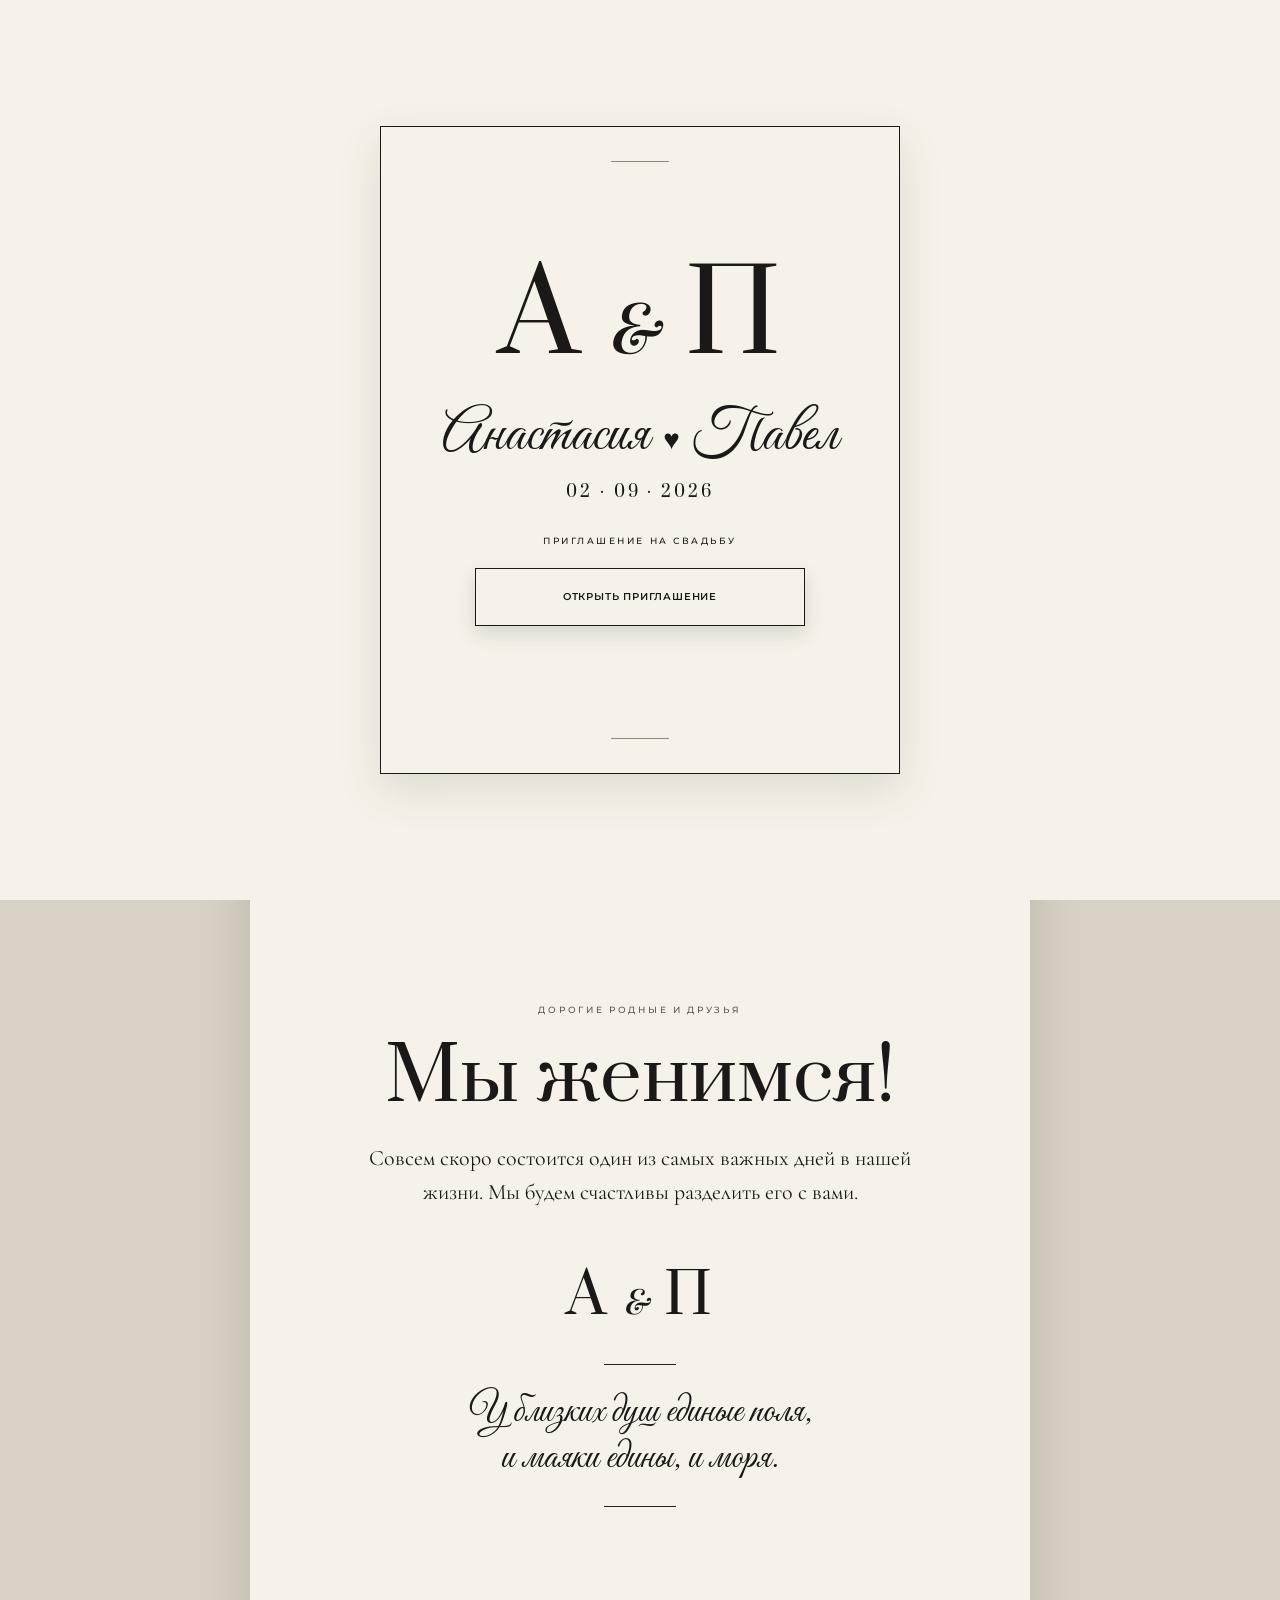
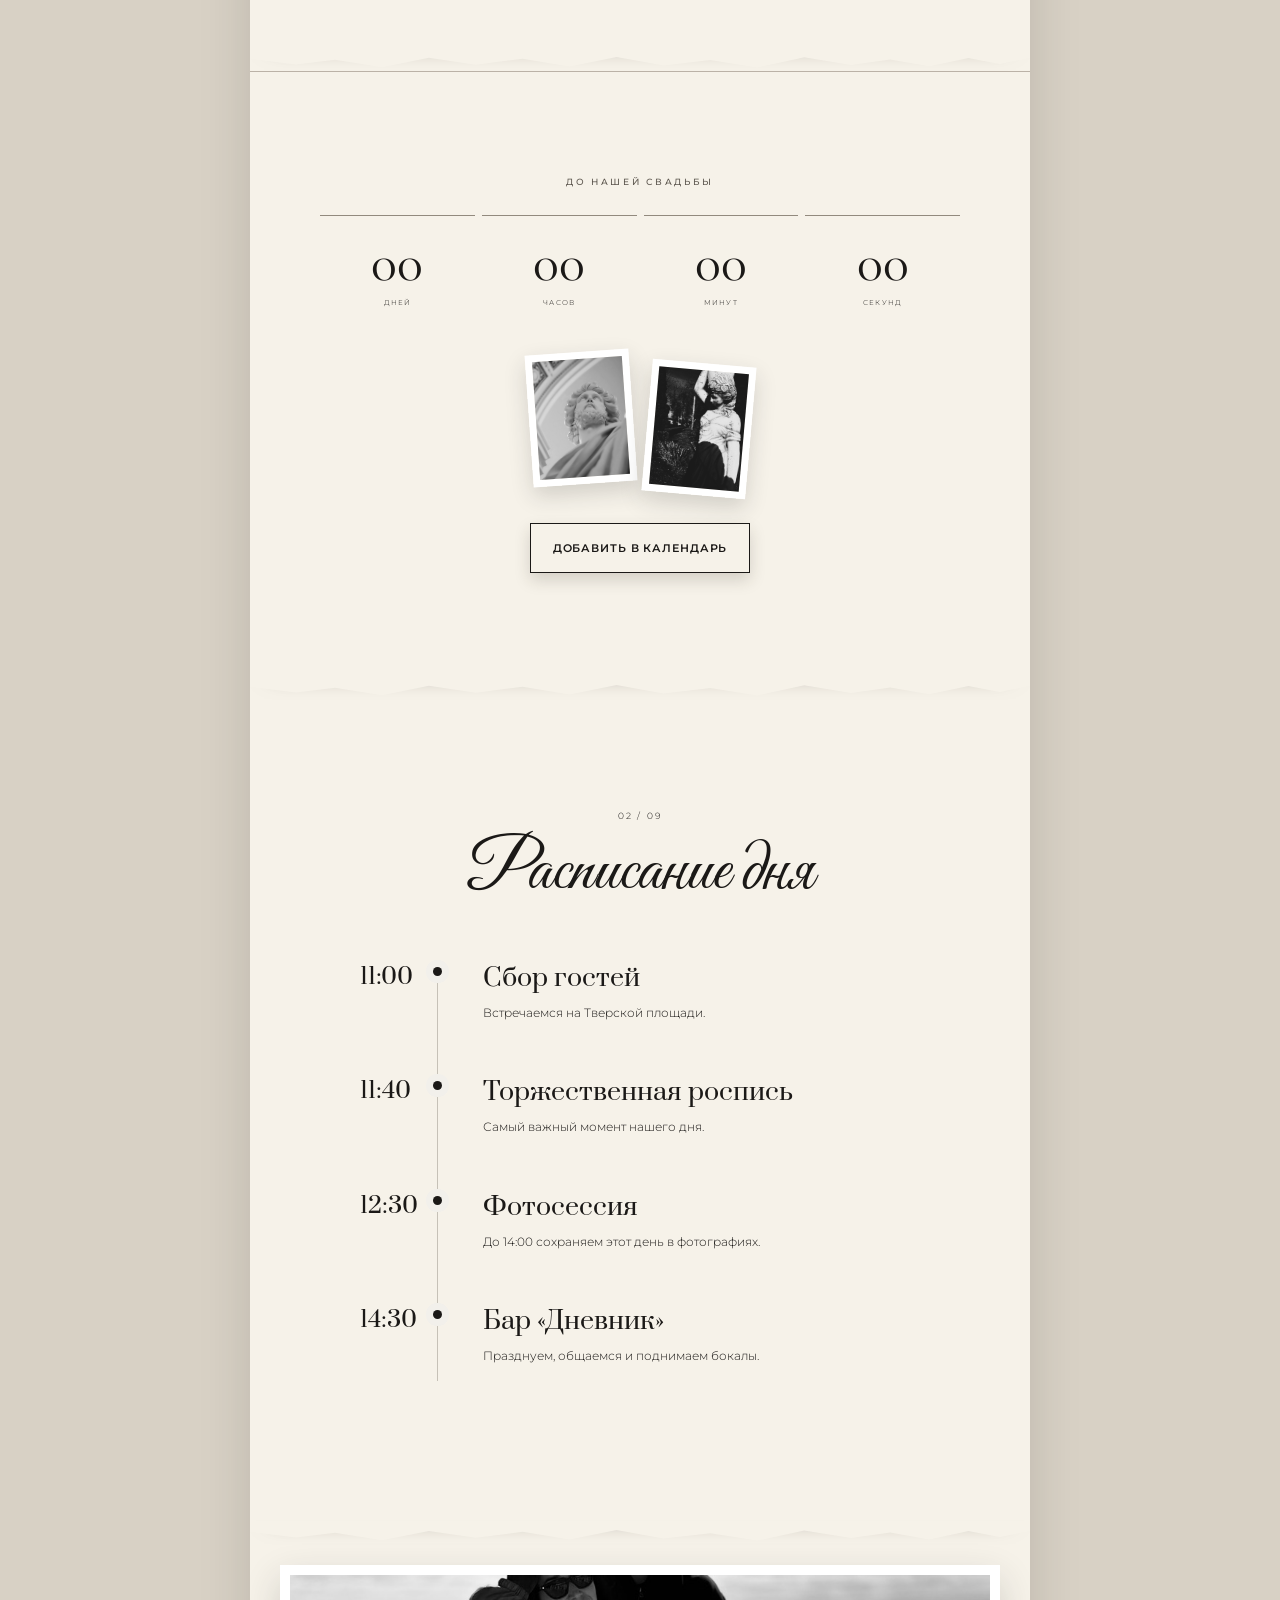
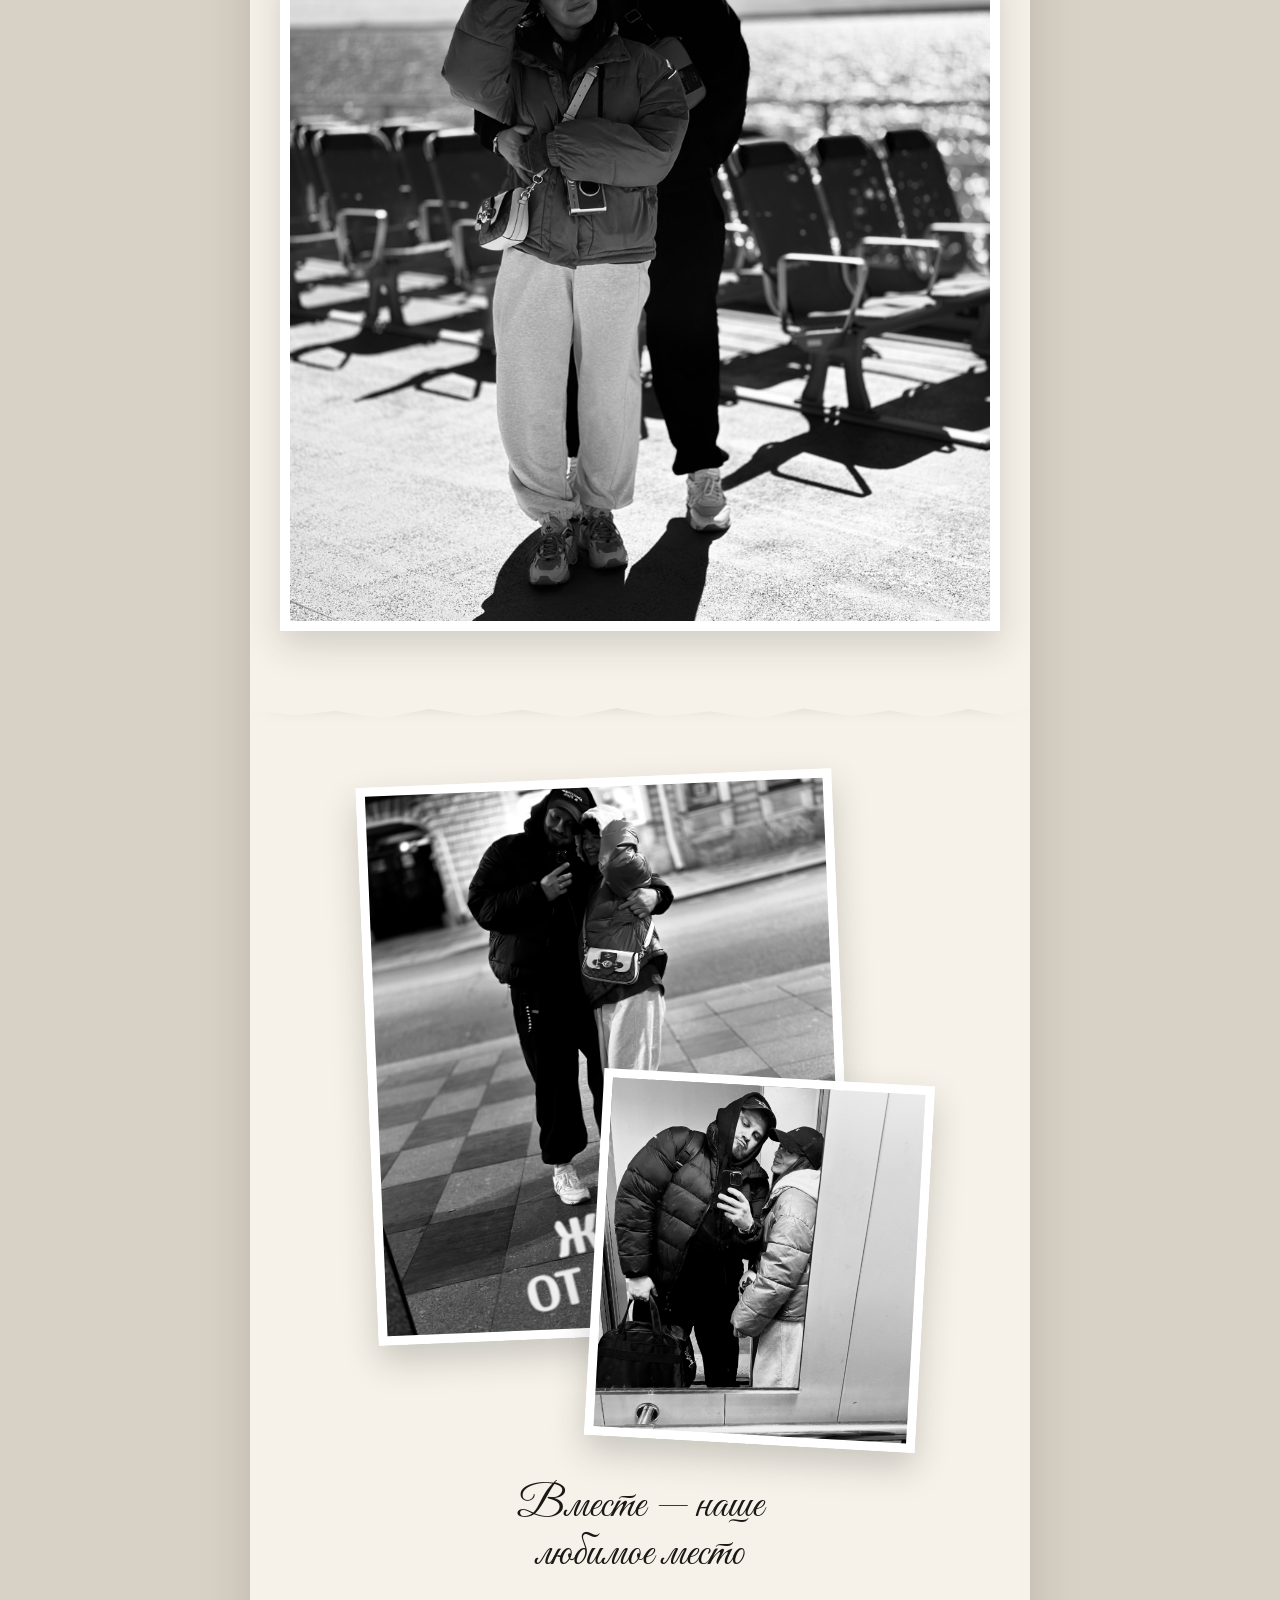
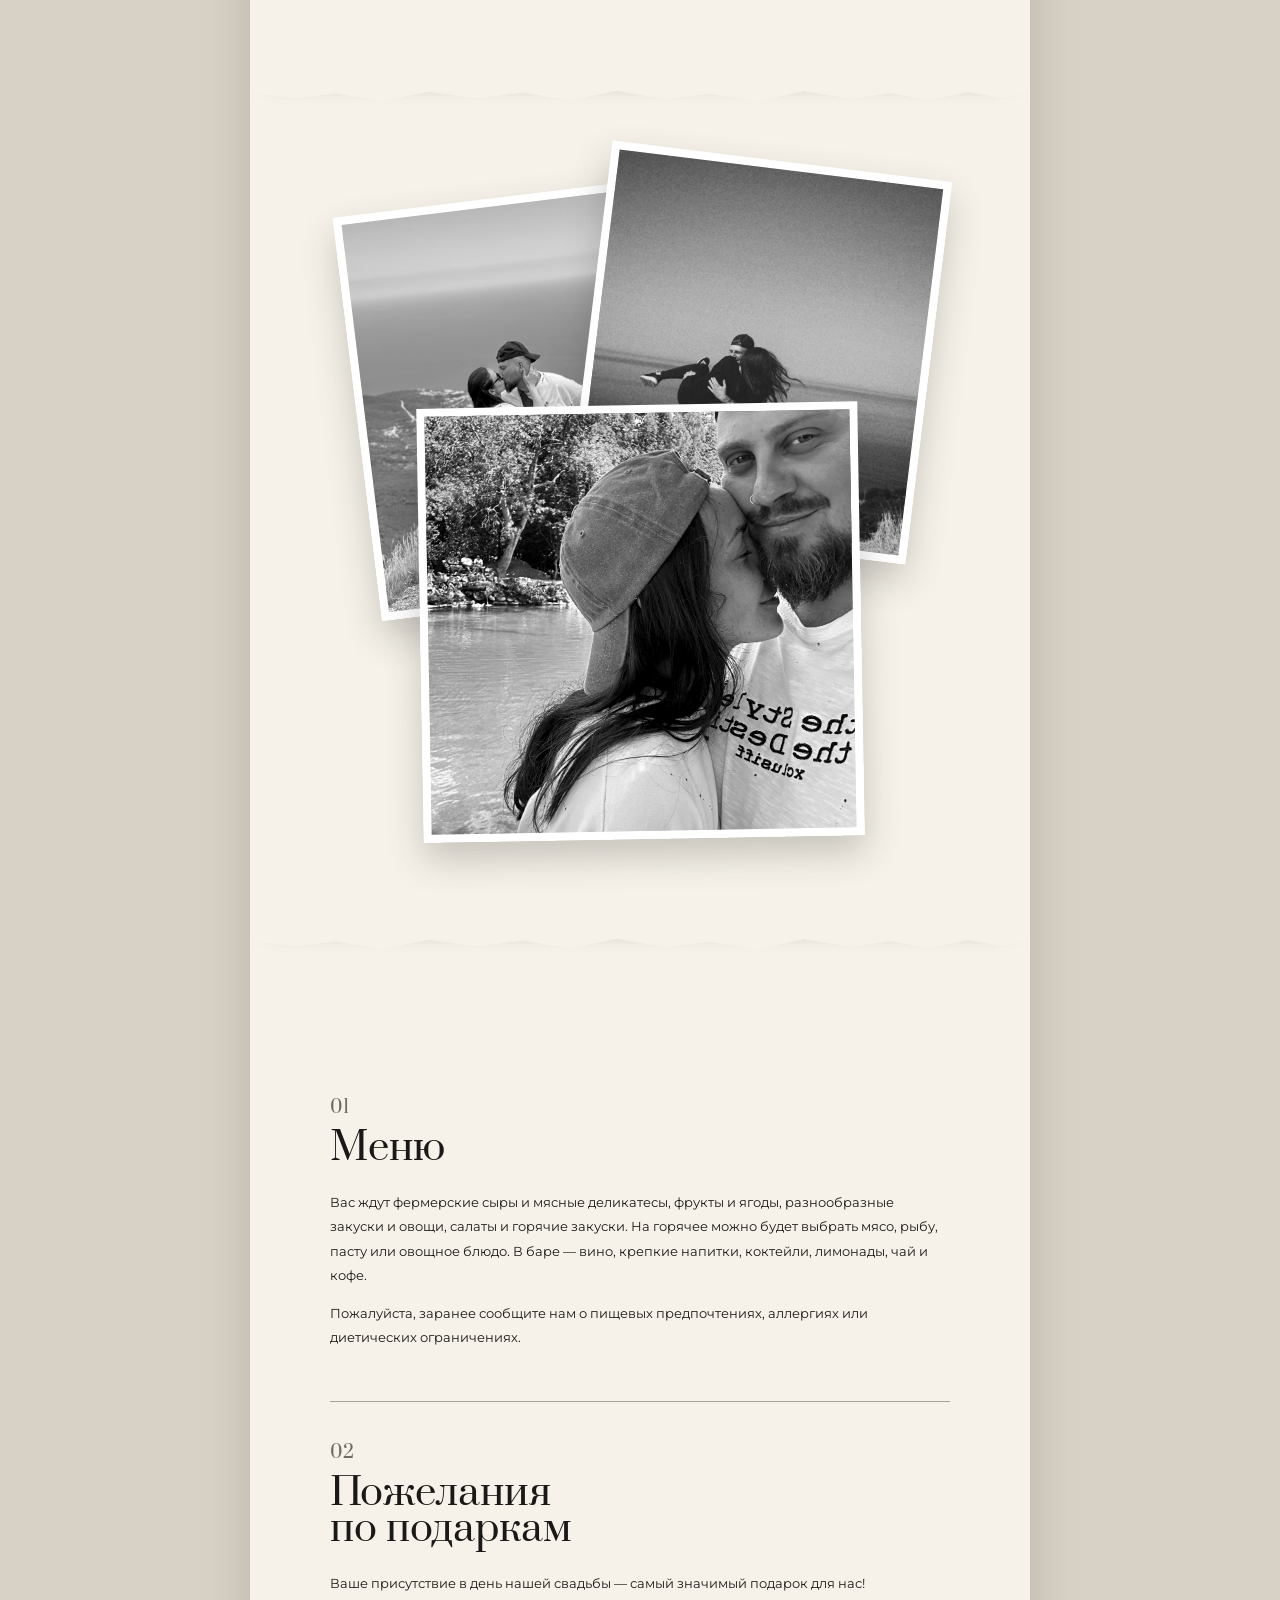
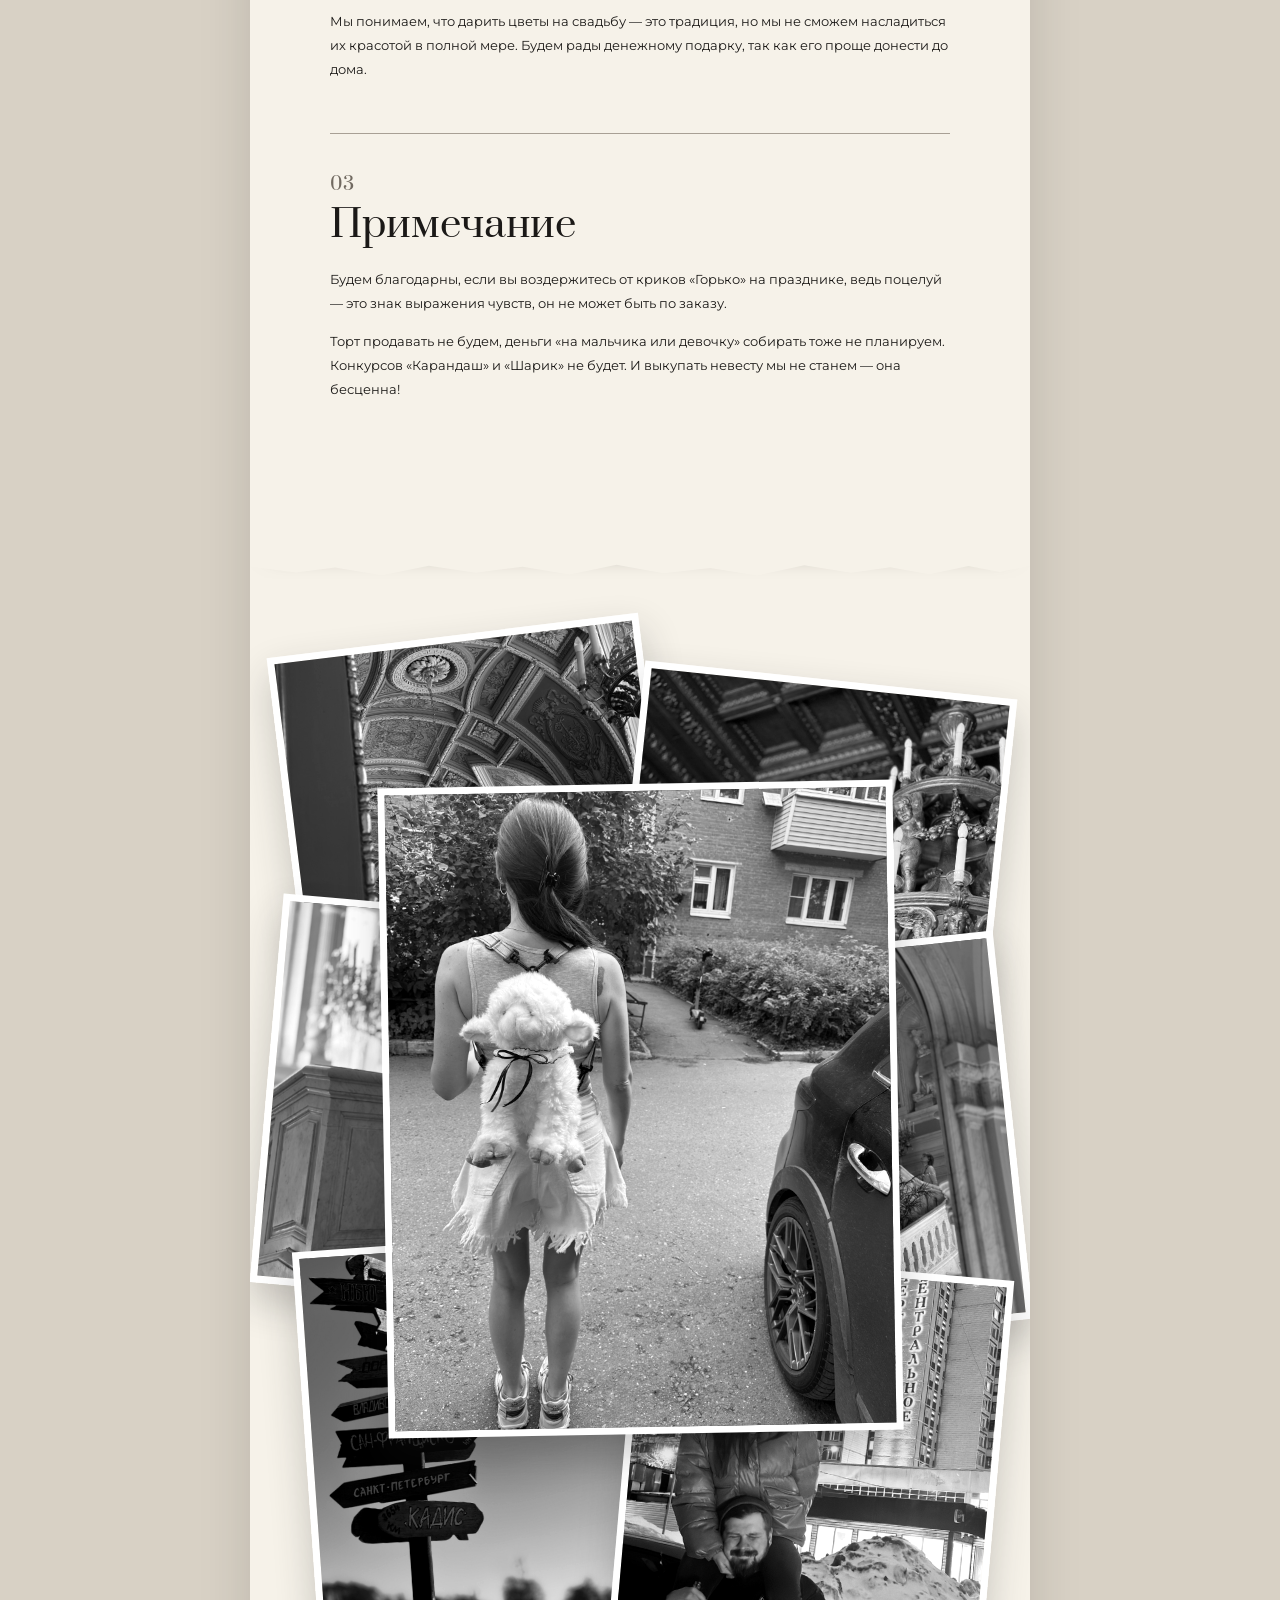
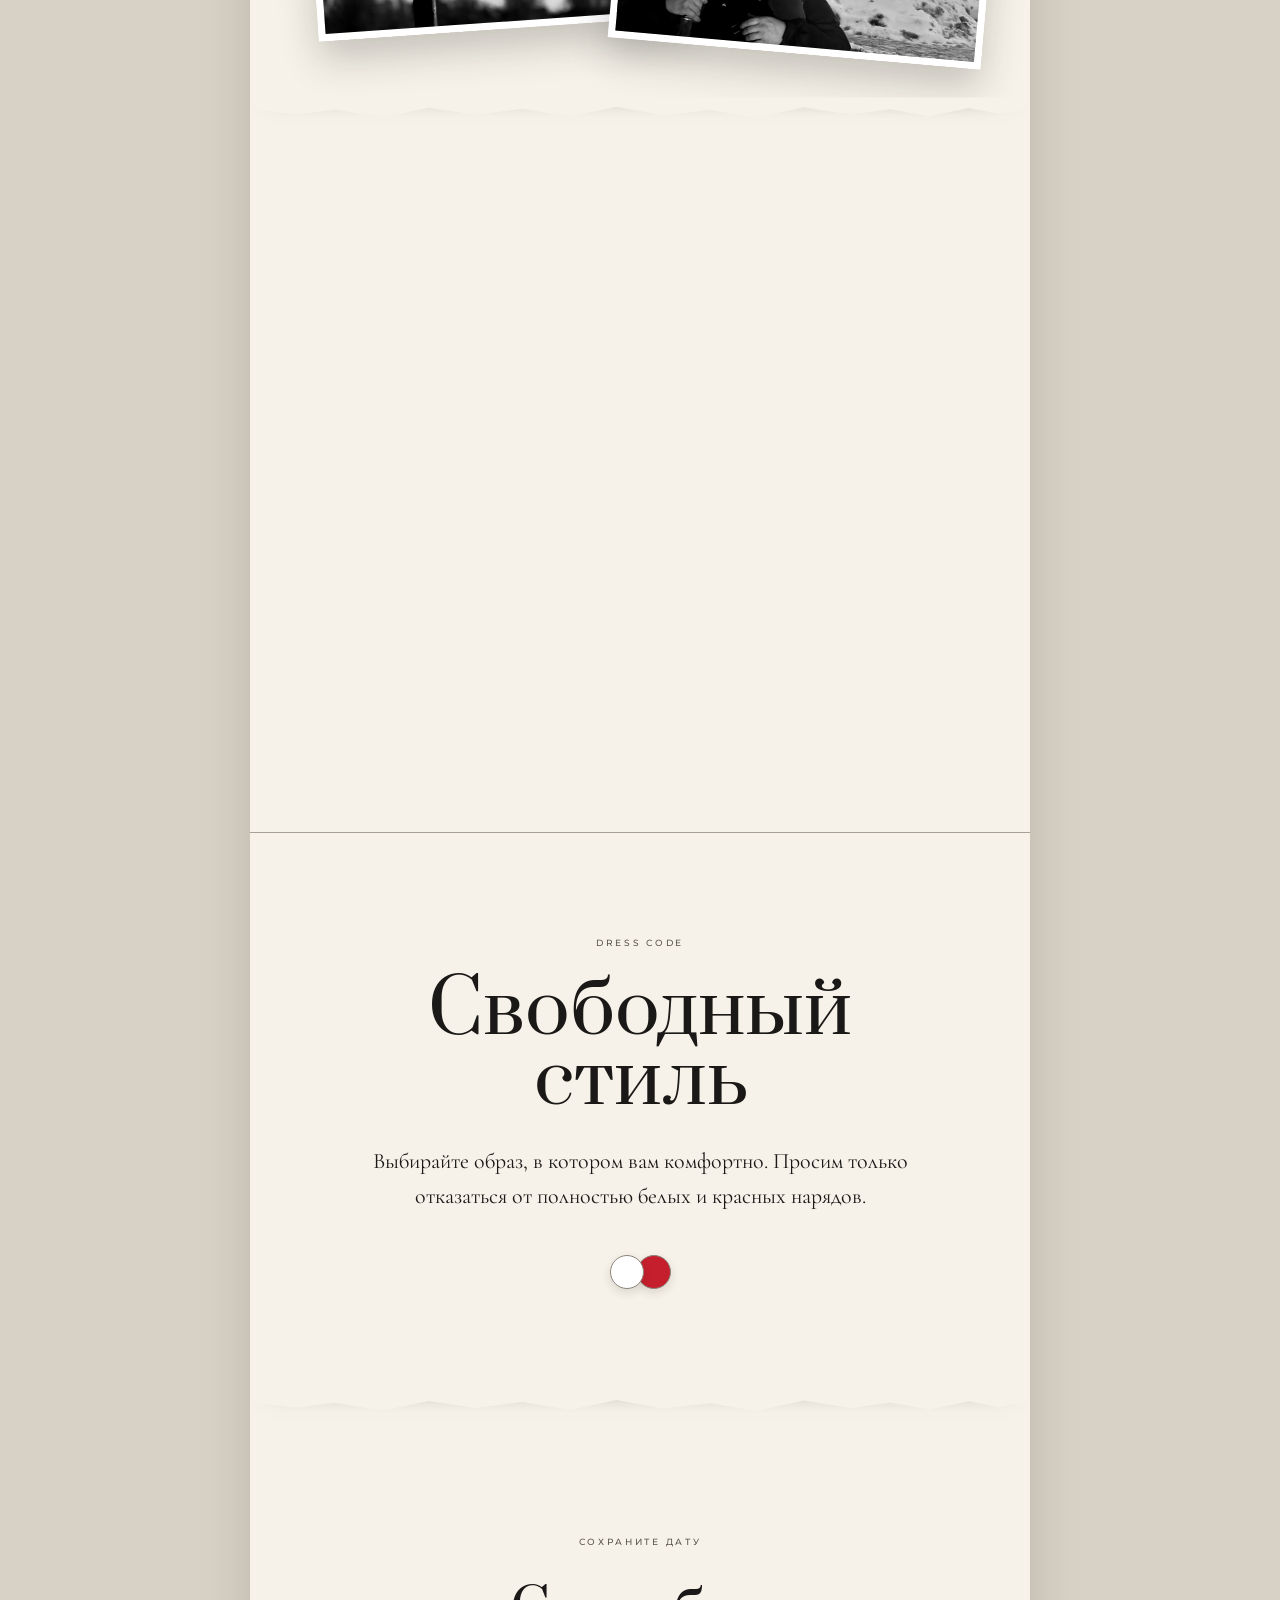
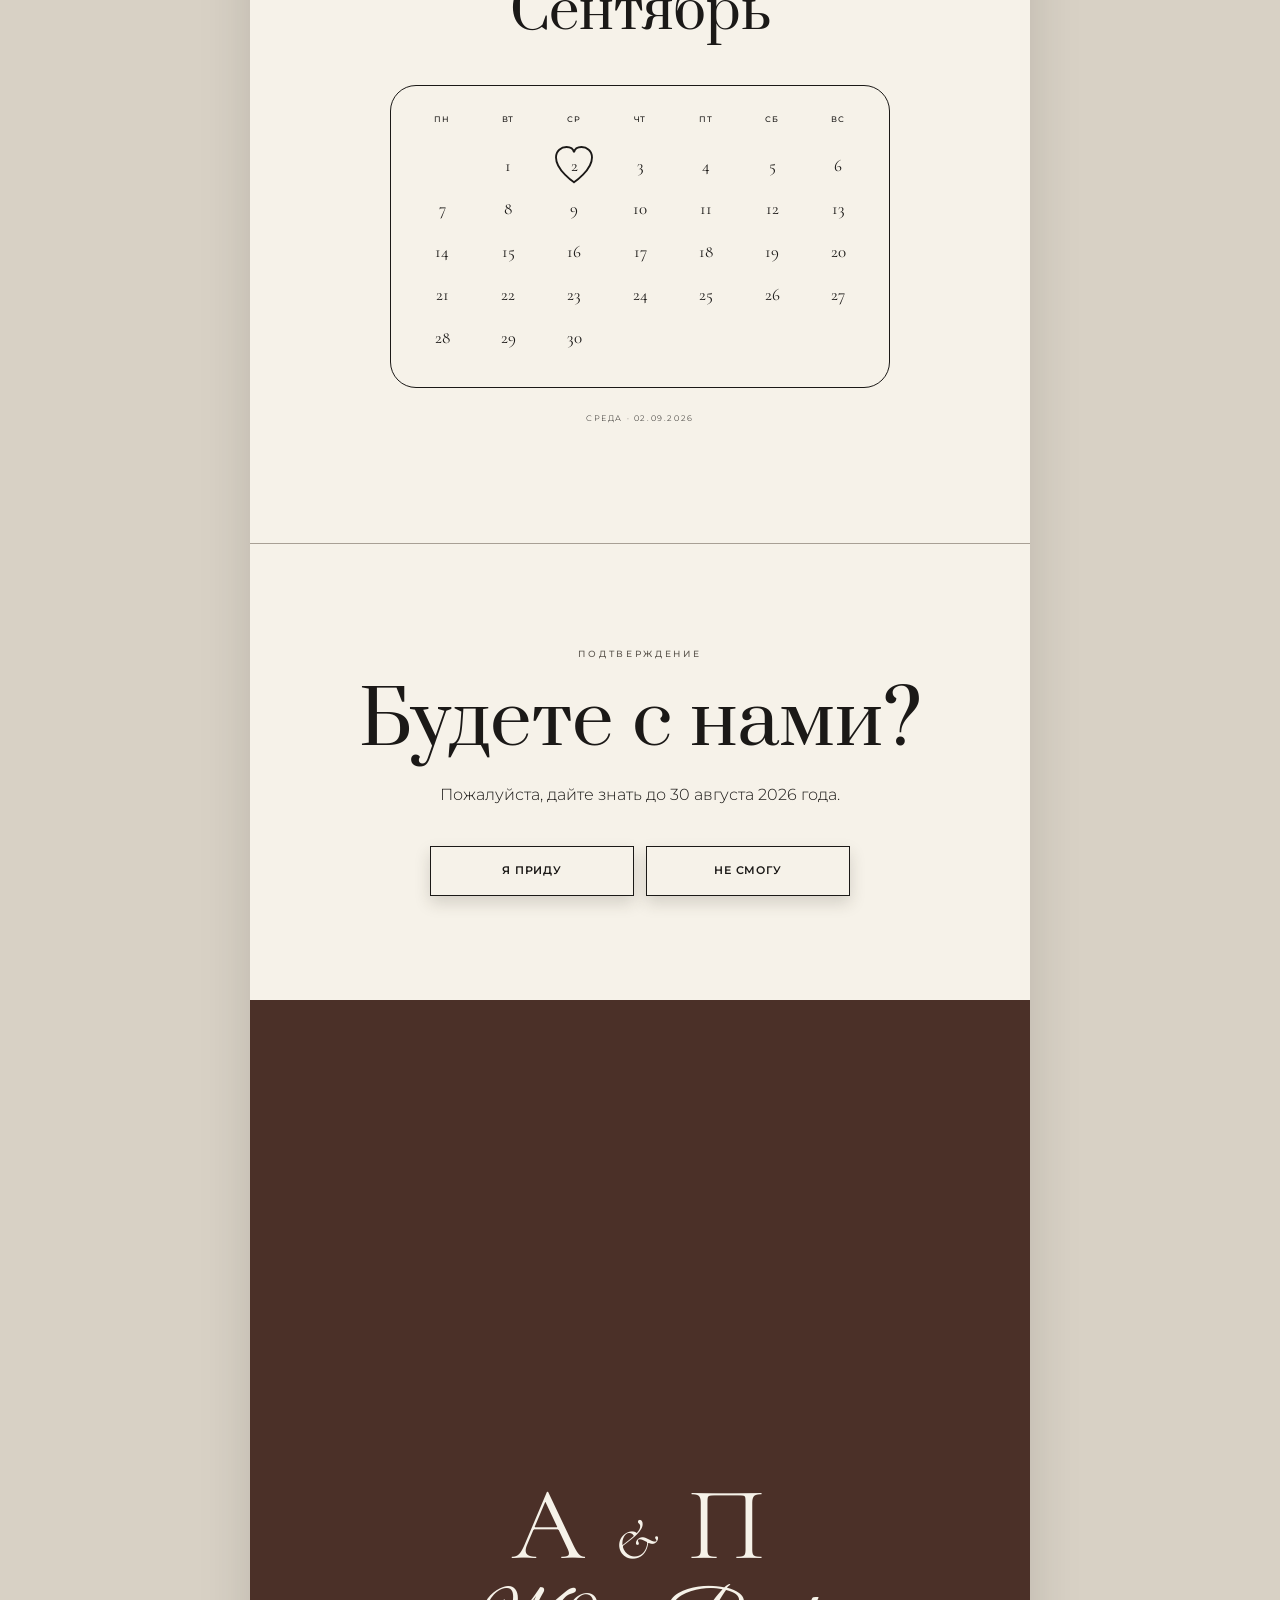
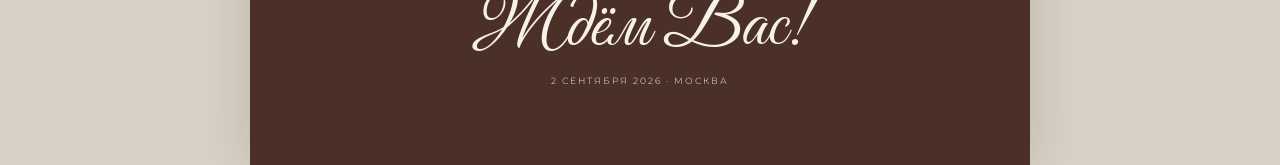
==== commit ef80bae4: "feat: add triple photo stack and supplied decline video" ====
--- a/index.html
+++ b/index.html
@@ -55,6 +55,14 @@
       <p class="story-script">Вместе — наше любимое место</p>
     </section>
 
+    <section class="paper triple-stack-section paper-cut" aria-label="Ещё три счастливых момента" data-reveal>
+      <div class="triple-stack">
+        <img class="triple-stack-card triple-stack-left" src="./assets/story-kiss.jpg" alt="Анастасия и Павел у моря" loading="lazy">
+        <img class="triple-stack-card triple-stack-right" src="./assets/story-lift.jpg" alt="Анастасия и Павел вместе" loading="lazy">
+        <img class="triple-stack-card triple-stack-main" src="./assets/story-closeup.jpg" alt="Счастливый момент Анастасии и Павла" loading="lazy">
+      </div>
+    </section>
+
     <section class="paper details paper-cut" data-reveal>
       <article data-card-reveal><span>01</span><h2>Меню</h2><p>Вас ждут фермерские сыры и мясные деликатесы, фрукты и ягоды, разнообразные закуски и овощи, салаты и горячие закуски. На горячее можно будет выбрать мясо, рыбу, пасту или овощное блюдо. В баре — вино, крепкие напитки, коктейли, лимонады, чай и кофе.</p><p>Пожалуйста, заранее сообщите нам о пищевых предпочтениях, аллергиях или диетических ограничениях.</p></article>
       <article data-card-reveal><span>02</span><h2>Пожелания<br>по подаркам</h2><p>Ваше присутствие в день нашей свадьбы — самый значимый подарок для нас!</p><p>Мы понимаем, что дарить цветы на свадьбу — это традиция, но мы не сможем насладиться их красотой в полной мере. Будем рады денежному подарку, так как его проще донести до дома.</p></article>
@@ -85,7 +93,7 @@
 
     <section class="paper centered" id="rsvp" data-reveal><p class="eyebrow">Подтверждение</p><h2>Будете с нами?</h2><p>Пожалуйста, дайте знать до 30 августа 2026 года.</p>
       <div class="rsvp-actions" data-rsvp-choices><a class="button dark" href="https://t.me/+ieyOMxZtKNQ3ZDNi" target="_blank" rel="noreferrer">Я приду</a><button class="button light" type="button" data-decline>Не смогу</button></div>
-      <div class="decline" data-decline-panel hidden tabindex="-1"><div class="decline-video"><video src="./assets/decline-video-new.mp4" data-decline-video playsinline muted preload="auto"></video><audio src="./assets/decline-audio.mp3" data-decline-audio preload="auto"></audio></div><span>А & П</span><h3>Нам очень жаль, что вы не сможете быть с нами</h3><p>Обнимаем и будем вспоминать вас в этот день.</p></div>
+      <div class="decline" data-decline-panel hidden tabindex="-1"><div class="decline-video"><video src="./assets/nikakogo-prazdnika.mp4" data-decline-video playsinline preload="auto"></video></div><span>А & П</span><h3>Нам очень жаль, что вы не сможете быть с нами</h3><p>Обнимаем и будем вспоминать вас в этот день.</p></div>
     </section>
 
     <section class="closing" id="closing"><div><span class="monogram">А <i>&</i> П</span><h2 class="script-title">Ждём Вас!</h2><p>2 сентября 2026 · Москва</p></div></section>
--- a/theme-a.css
+++ b/theme-a.css
@@ -30,16 +30,17 @@
 .photo-break{background:var(--ivory);padding:20px 30px 70px}.photo-break img{height:min(74vh,700px);border:10px solid #fff;box-shadow:0 14px 34px #30281e30;filter:grayscale(1)}
 
 .photo-stack-section{text-align:center;padding-top:42px}.photo-stack{position:relative;width:min(100%,580px);height:min(138vw,690px);margin:0 auto 28px}.photo-stack-card{position:absolute;display:block;object-fit:cover;filter:grayscale(1) contrast(1.04);border:9px solid #fff;box-shadow:0 16px 34px #30281e38}.photo-stack-large{left:3%;top:2%;width:82%;height:82%;object-position:50% 42%;transform:rotate(-2.4deg)}.photo-stack-small{right:1%;bottom:0;width:57%;height:54%;object-position:50% 34%;transform:rotate(3.2deg)}.story-script{font:400 44px/1.1 'Great Vibes',cursive;margin:38px auto 0;max-width:330px}
+.triple-stack-section{padding-top:34px;padding-bottom:92px}.triple-stack{position:relative;width:min(100%,590px);height:min(145vw,720px);margin:auto}.triple-stack-card{position:absolute;display:block;object-fit:cover;filter:grayscale(1) contrast(1.05);border:8px solid #fff;box-shadow:0 17px 36px #30281e3b;opacity:0;transition:opacity .7s ease,transform .9s cubic-bezier(.2,.8,.2,1)}.triple-stack-left{z-index:1;left:1%;top:8%;width:61%;height:58%;object-position:center;transform:translateY(35px) rotate(-7deg)}.triple-stack-right{z-index:2;right:0;top:3%;width:59%;height:55%;object-position:center;transform:translateY(35px) rotate(7deg)}.triple-stack-main{z-index:3;left:12%;bottom:0;width:76%;height:62%;object-position:center;transform:translateY(45px) rotate(-1deg)}.triple-stack-section.revealed .triple-stack-card{opacity:1}.triple-stack-section.revealed .triple-stack-left{transform:rotate(-7deg)}.triple-stack-section.revealed .triple-stack-right{transform:rotate(7deg);transition-delay:.12s}.triple-stack-section.revealed .triple-stack-main{transform:rotate(-1deg);transition-delay:.25s}
 .details article{border-color:#a8a095}.details article>span{font-family:Prata,serif;font-style:normal;color:#716a61}.details h2{font-family:Prata,serif;font-size:38px}.details p{font-size:13px;line-height:1.85}
 .memory-gallery{position:relative;height:920px;padding:72px 24px 110px}.memory-gallery img{position:absolute;display:block;object-fit:cover;filter:grayscale(1) contrast(1.05);border:7px solid #fff;box-shadow:0 18px 38px #30281e3d;opacity:0;transition:opacity .7s ease,transform .9s cubic-bezier(.2,.8,.2,1)}.memory-card{width:48%;height:310px}.memory-card-one{left:5%;top:55px;transform:translateY(35px) rotate(-7deg)}.memory-card-two{right:4%;top:100px;transform:translateY(35px) rotate(6deg)}.memory-card-three{left:2%;top:330px;transform:translateY(35px) rotate(5deg)}.memory-card-four{right:2%;top:370px;transform:translateY(35px) rotate(-6deg)}.memory-card-five{left:7%;bottom:70px;transform:translateY(35px) rotate(-4deg)}.memory-card-six{right:4%;bottom:45px;transform:translateY(35px) rotate(5deg)}.memory-main{z-index:8;left:12%;top:205px;width:76%;height:500px;object-position:48% 42%;transform:translateY(42px) rotate(-1deg)}.memory-gallery.revealed img{opacity:1}.memory-gallery.revealed .memory-card-one{transform:rotate(-7deg)}.memory-gallery.revealed .memory-card-two{transform:rotate(6deg)}.memory-gallery.revealed .memory-card-three{transform:rotate(5deg)}.memory-gallery.revealed .memory-card-four{transform:rotate(-6deg)}.memory-gallery.revealed .memory-card-five{transform:rotate(-4deg)}.memory-gallery.revealed .memory-card-six{transform:rotate(5deg)}.memory-gallery.revealed .memory-main{transform:rotate(-1deg);transition-delay:.22s}
 .places{gap:22px}.places article{background:#fbf8f1;border:1px solid #a79e91;box-shadow:0 9px 22px #30281e14}.places small{font-family:Prata,serif}.map-button{width:100%;margin-top:22px}
 
 #dress-code{border-top:1px solid #a8a095;border-bottom:1px solid #a8a095}.forbidden-colors{display:flex;justify-content:center;align-items:center;gap:0!important}.forbidden-colors i{width:34px!important;height:34px!important;margin-left:-7px;border-color:#8d857a;box-shadow:0 4px 10px #30281e22}.forbidden-colors i:first-child{margin-left:0;z-index:2}.forbidden-colors i:nth-child(2){z-index:1}.calendar{border-color:var(--charcoal)}.wedding-day svg{stroke:var(--charcoal)}
-.calendar-section{border-bottom:1px solid #a8a095}.decline{background:#fbf8f1}.decline-video{width:min(100%,360px);aspect-ratio:9/16;box-shadow:0 12px 28px #30281e35}.decline-video video{width:100%;height:100%;object-fit:cover}.decline-video audio{display:none}
+.calendar-section{border-bottom:1px solid #a8a095}.decline{background:#fbf8f1}.decline-video{width:min(100%,520px);aspect-ratio:16/9;box-shadow:0 12px 28px #30281e35}.decline-video video{width:100%;height:100%;object-fit:cover}
 .closing{background:#4b3028!important;color:#f6f2e9;position:relative}.closing:before{display:none}.closing>div{position:relative;z-index:1}.closing .script-title{font-family:'Great Vibes',cursive!important}
 
 /* paper-cut: broad, irregular torn-paper transitions between invitation sheets */
 .paper-cut{position:relative;z-index:1;margin-bottom:22px;box-shadow:0 16px 22px -22px #211a1299}.paper-cut::after{content:"";position:absolute;z-index:4;left:-1px;right:-1px;bottom:-21px;height:23px;background:var(--ivory);clip-path:polygon(0 0,100% 0,100% 44%,96% 72%,92% 46%,87% 82%,82% 52%,77% 76%,71% 43%,65% 87%,59% 55%,53% 78%,47% 41%,41% 83%,35% 49%,29% 75%,23% 45%,17% 86%,11% 53%,6% 74%,0 48%);filter:drop-shadow(0 7px 4px #30281e2b);pointer-events:none}
 
-@media(min-width:700px){.hero-photo{margin:0 70px}.photo-stack-section{padding-left:100px;padding-right:100px}.photo-stack{height:680px}.memory-gallery{height:1120px;padding-left:90px;padding-right:90px}.memory-gallery .memory-card{height:390px}.memory-gallery .memory-main{left:17%;width:66%;height:650px}}
-@media(max-width:420px){.hero .script-names{font-size:32px!important}.paper,.ink{padding-left:24px;padding-right:24px}.countdown{gap:4px}.countdown strong{font-size:34px}.welcome-card{min-height:78svh}.memory-gallery{height:800px;padding-left:18px;padding-right:18px}.memory-gallery img{border-width:5px}.memory-gallery .memory-card{height:260px}.memory-gallery .memory-main{left:10%;top:185px;width:80%;height:430px}.photo-stack{height:132vw}.photo-stack-large{width:84%;height:80%}.photo-stack-small{width:58%;height:51%}}
+@media(min-width:700px){.hero-photo{margin:0 70px}.photo-stack-section,.triple-stack-section{padding-left:100px;padding-right:100px}.photo-stack{height:680px}.triple-stack{height:700px}.memory-gallery{height:1120px;padding-left:90px;padding-right:90px}.memory-gallery .memory-card{height:390px}.memory-gallery .memory-main{left:17%;width:66%;height:650px}}
+@media(max-width:420px){.hero .script-names{font-size:32px!important}.paper,.ink{padding-left:24px;padding-right:24px}.countdown{gap:4px}.countdown strong{font-size:34px}.welcome-card{min-height:78svh}.memory-gallery{height:800px;padding-left:18px;padding-right:18px}.memory-gallery img{border-width:5px}.memory-gallery .memory-card{height:260px}.memory-gallery .memory-main{left:10%;top:185px;width:80%;height:430px}.photo-stack{height:132vw}.photo-stack-large{width:84%;height:80%}.photo-stack-small{width:58%;height:51%}.triple-stack{height:138vw}.triple-stack-card{border-width:5px}}
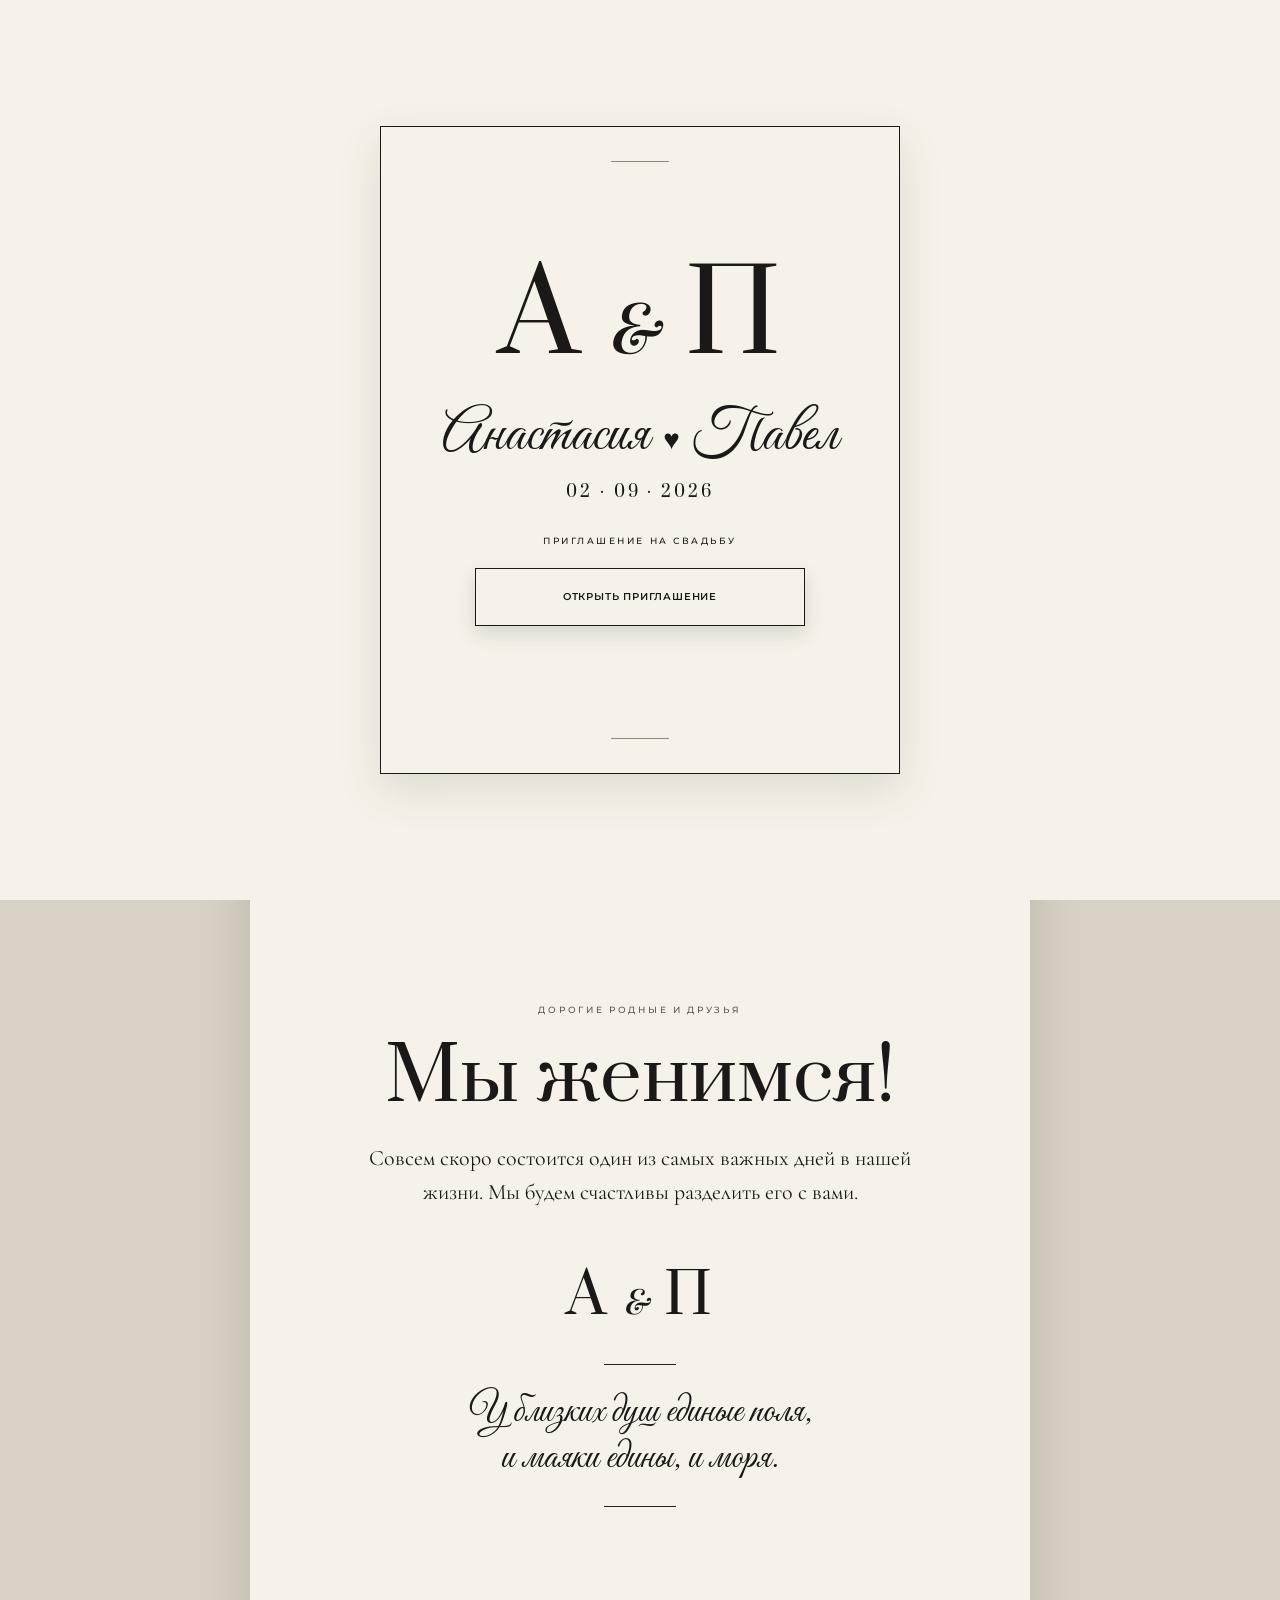
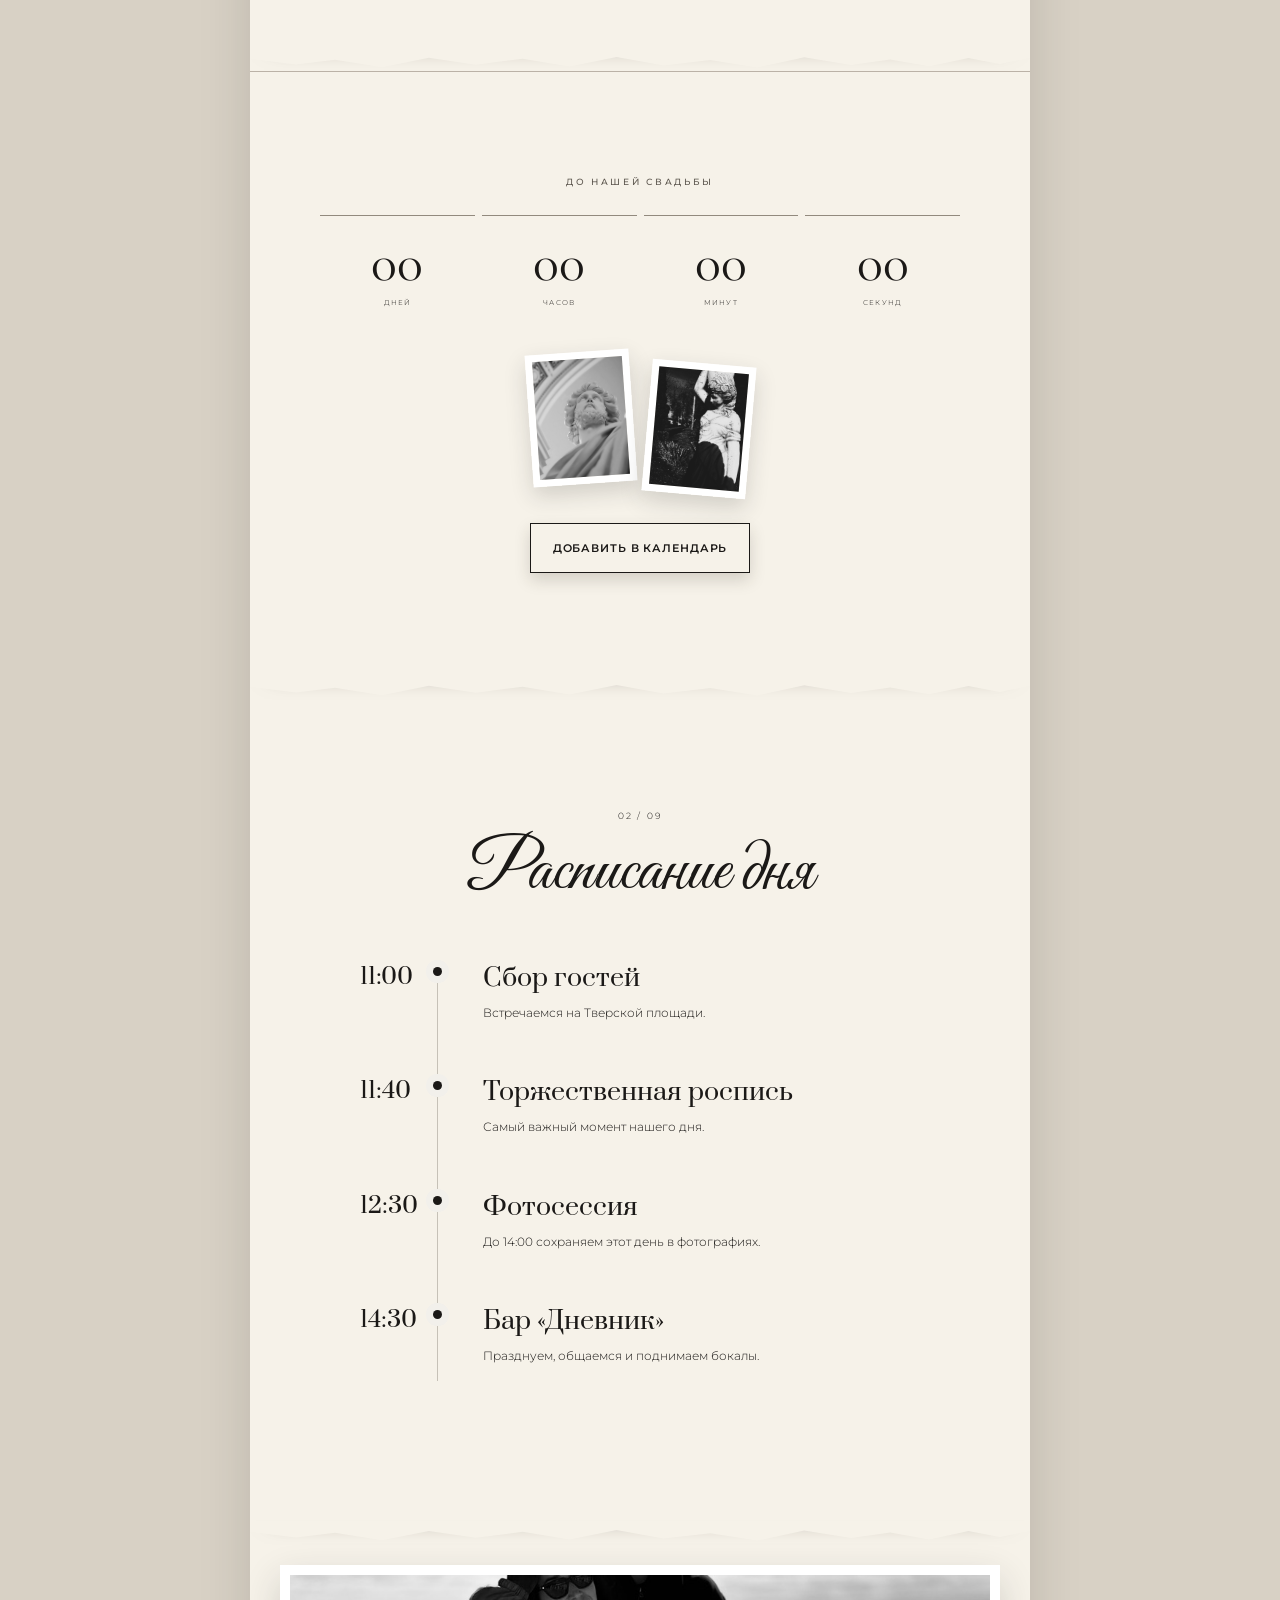
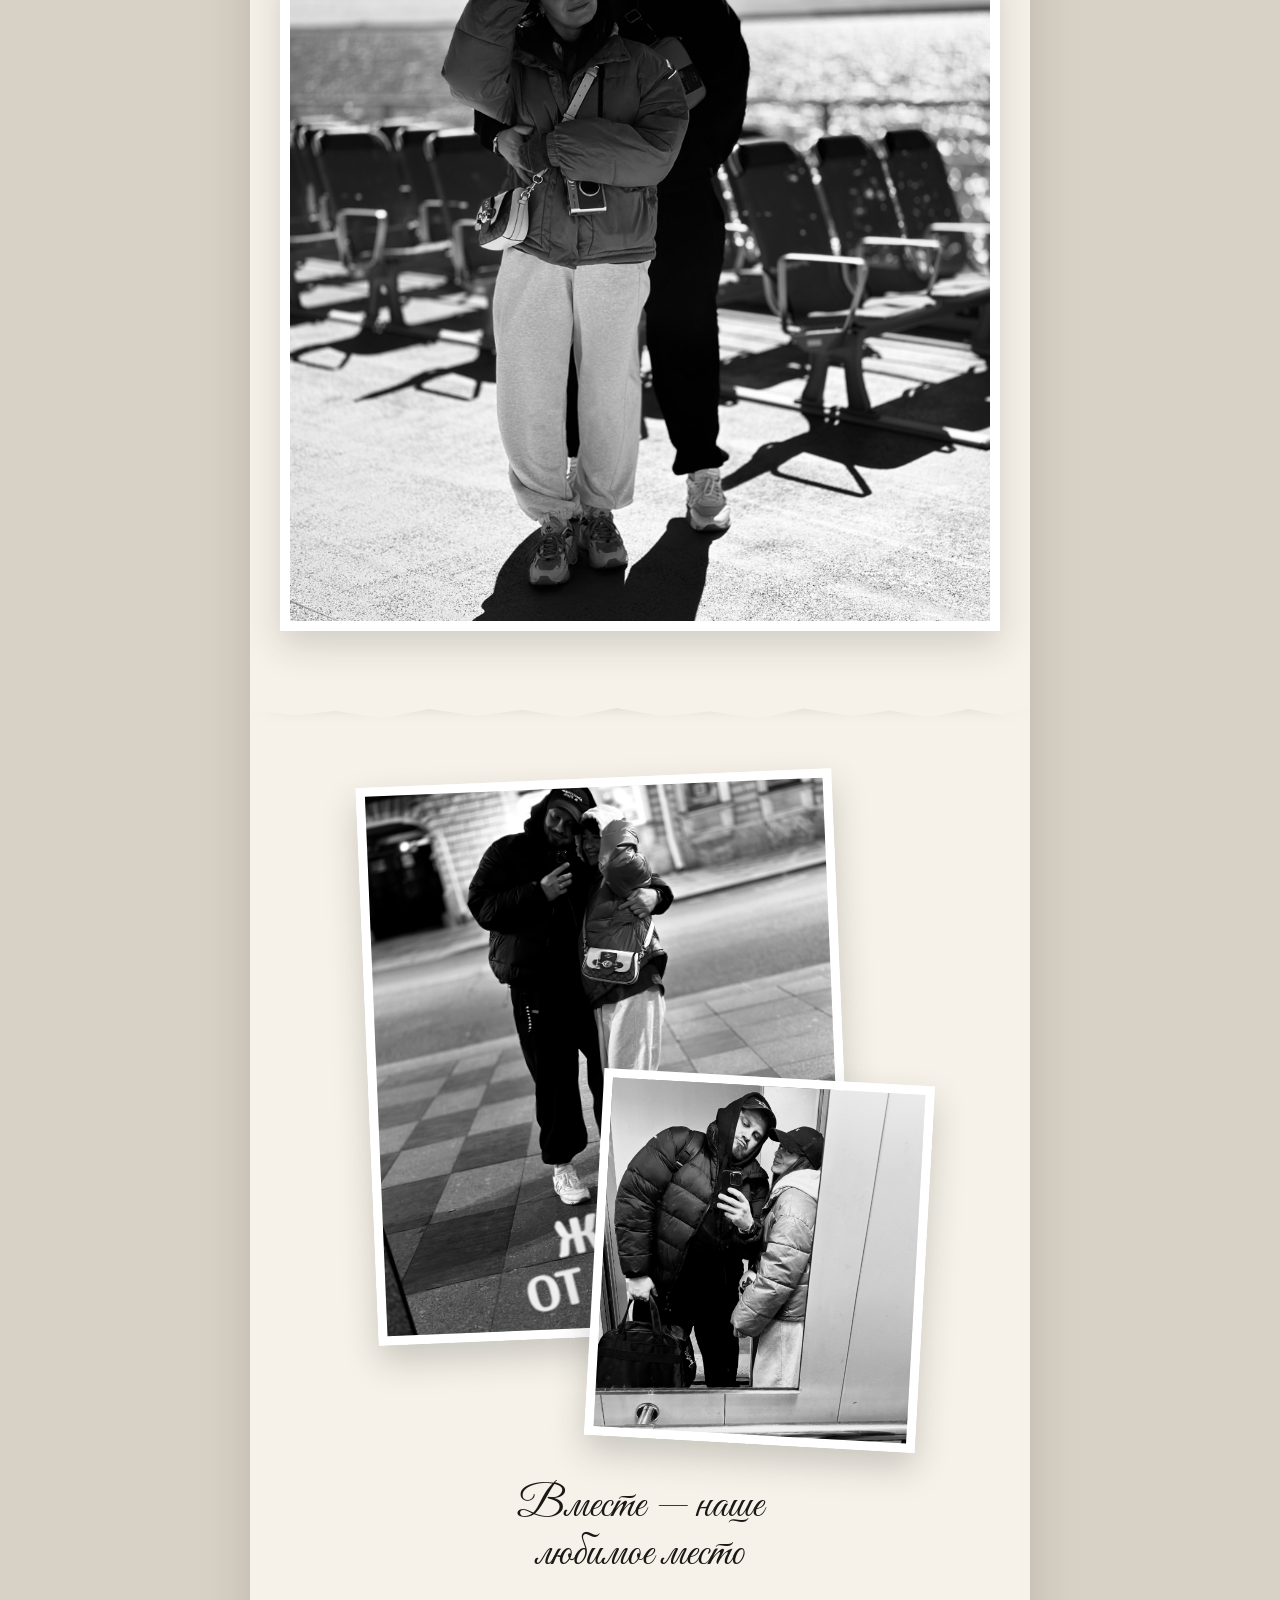
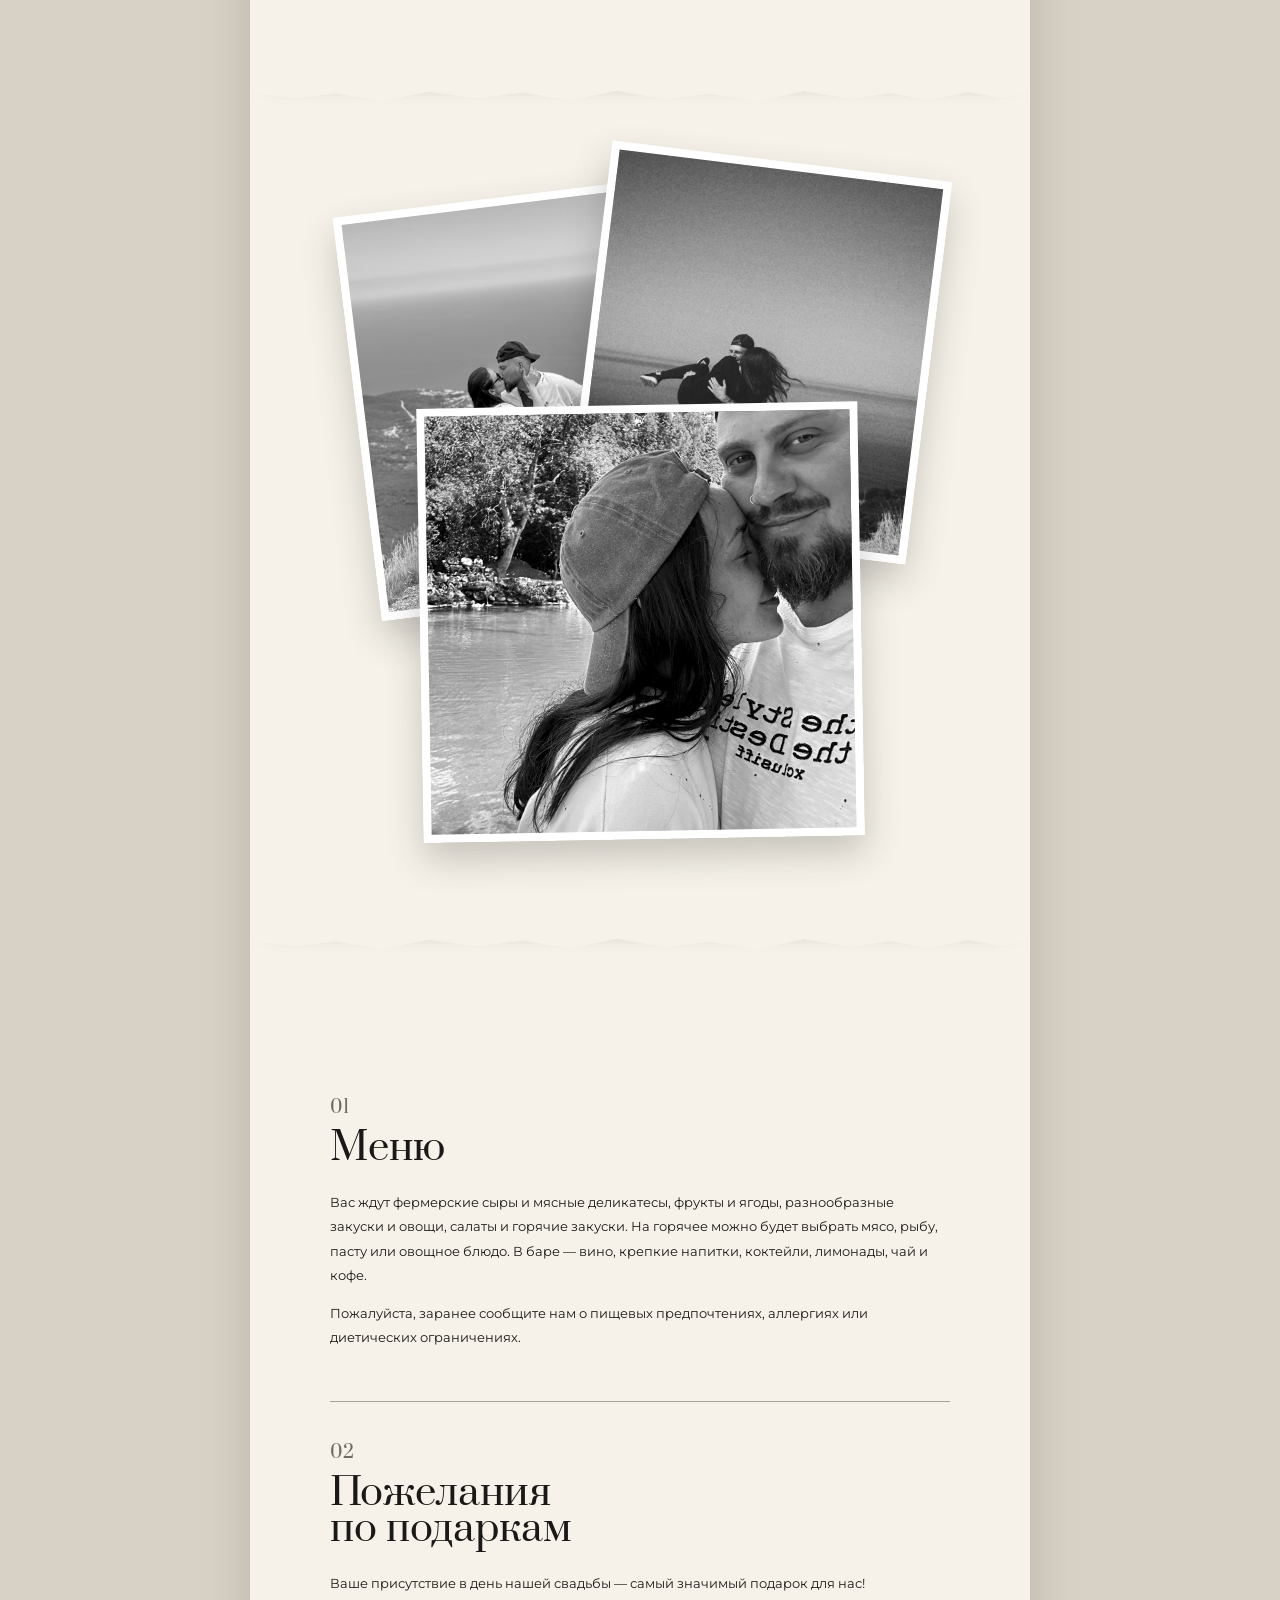
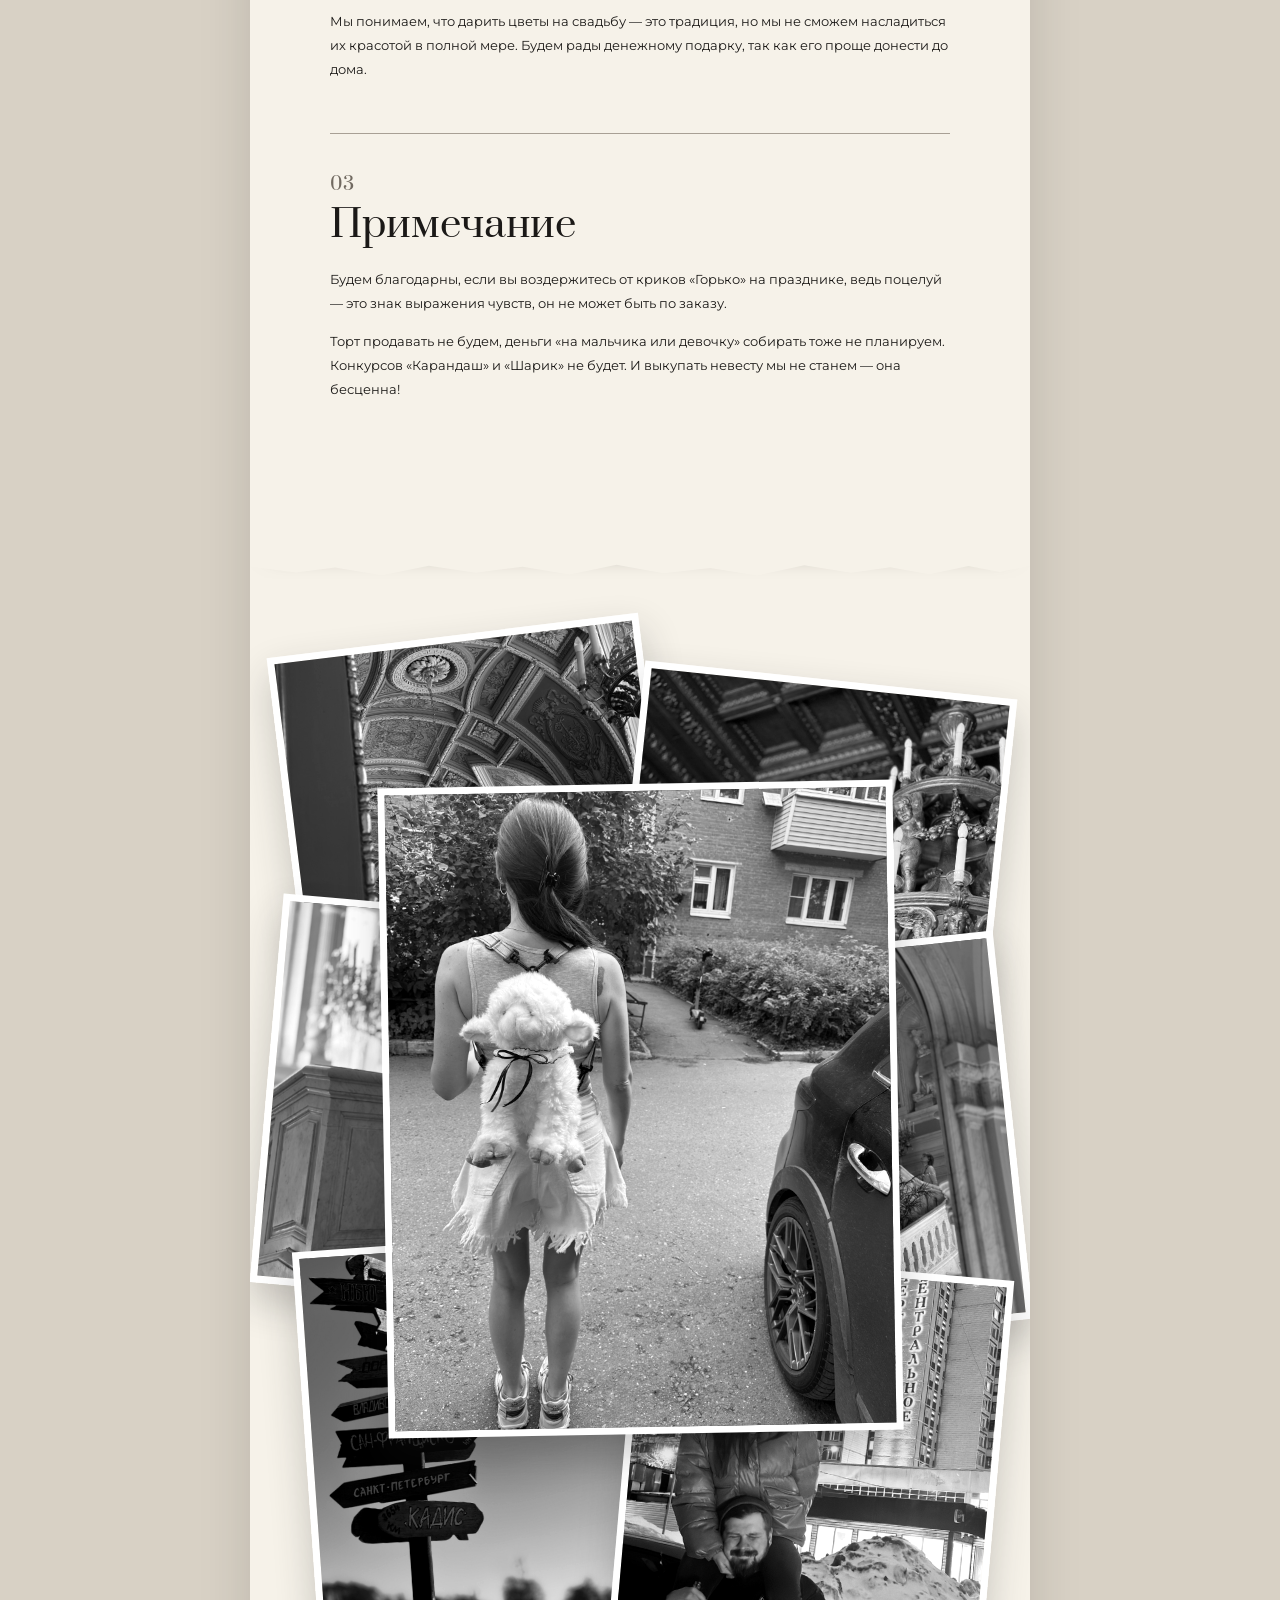
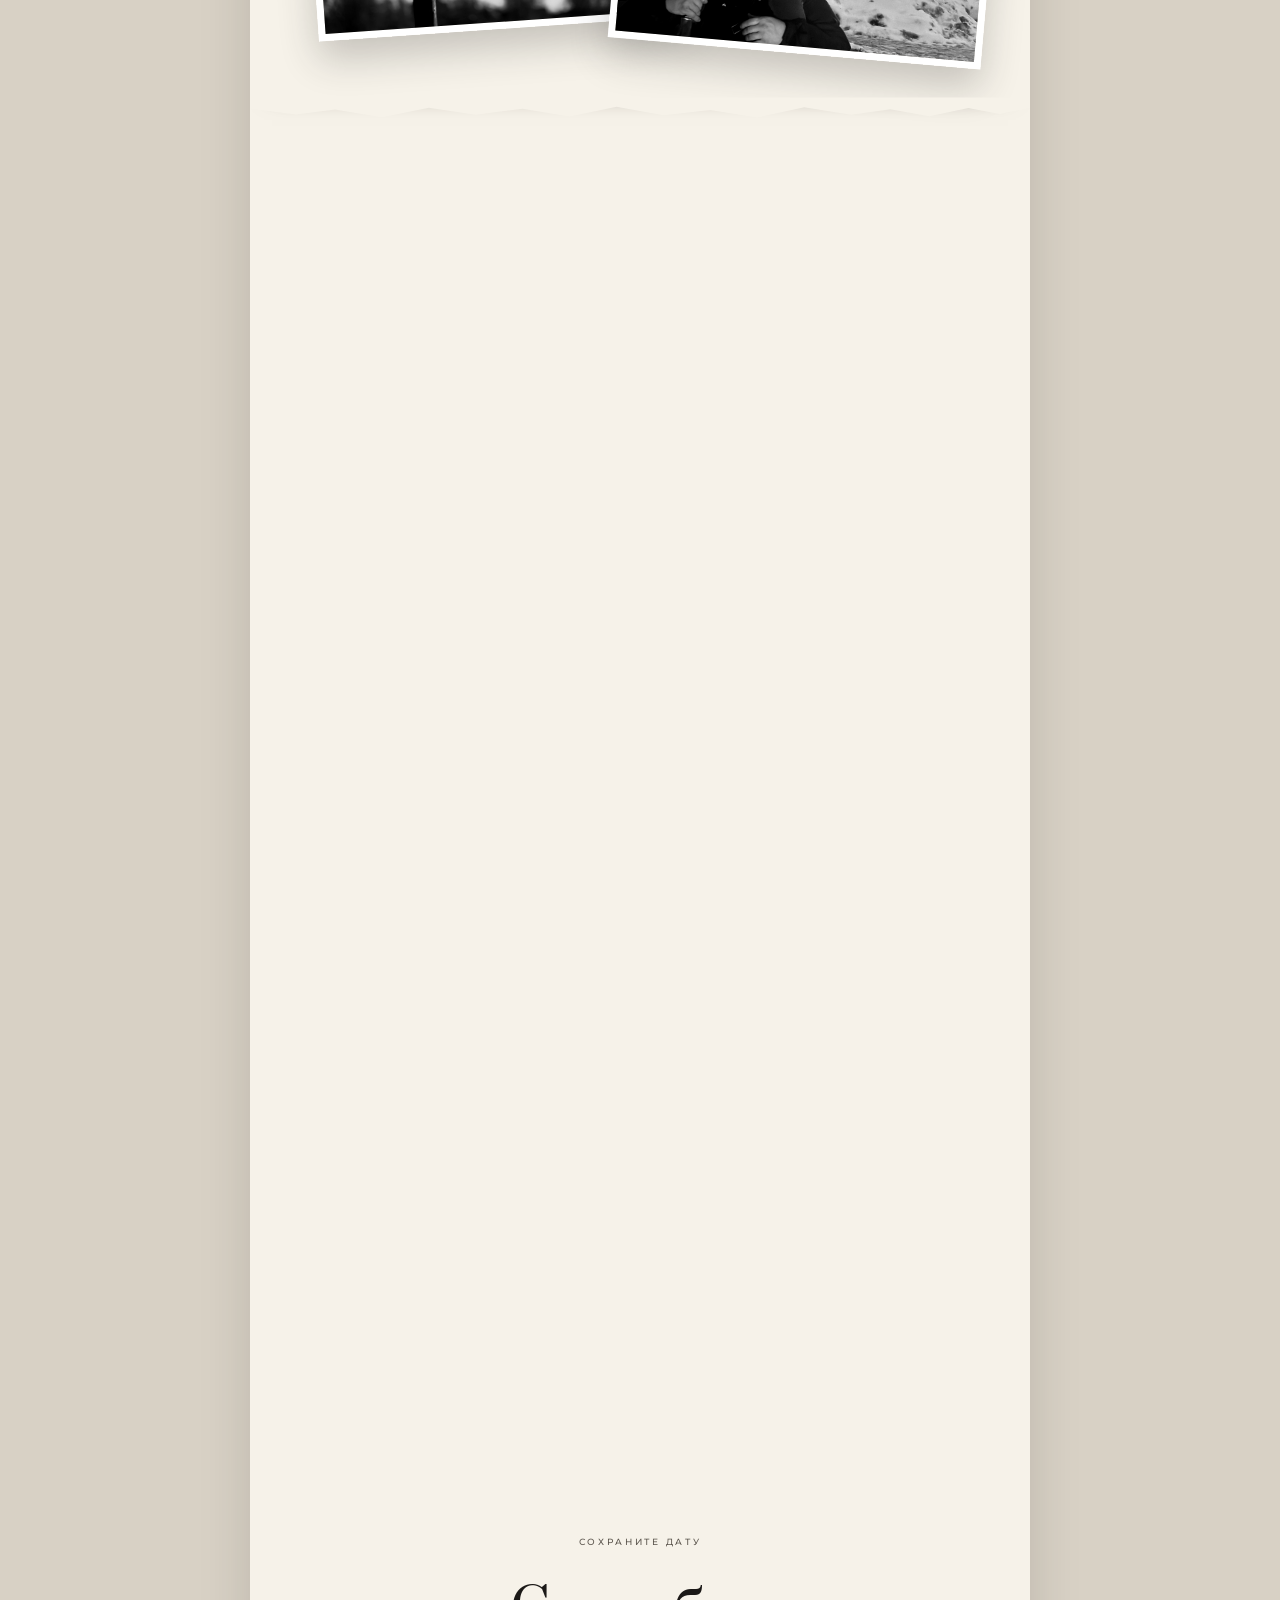
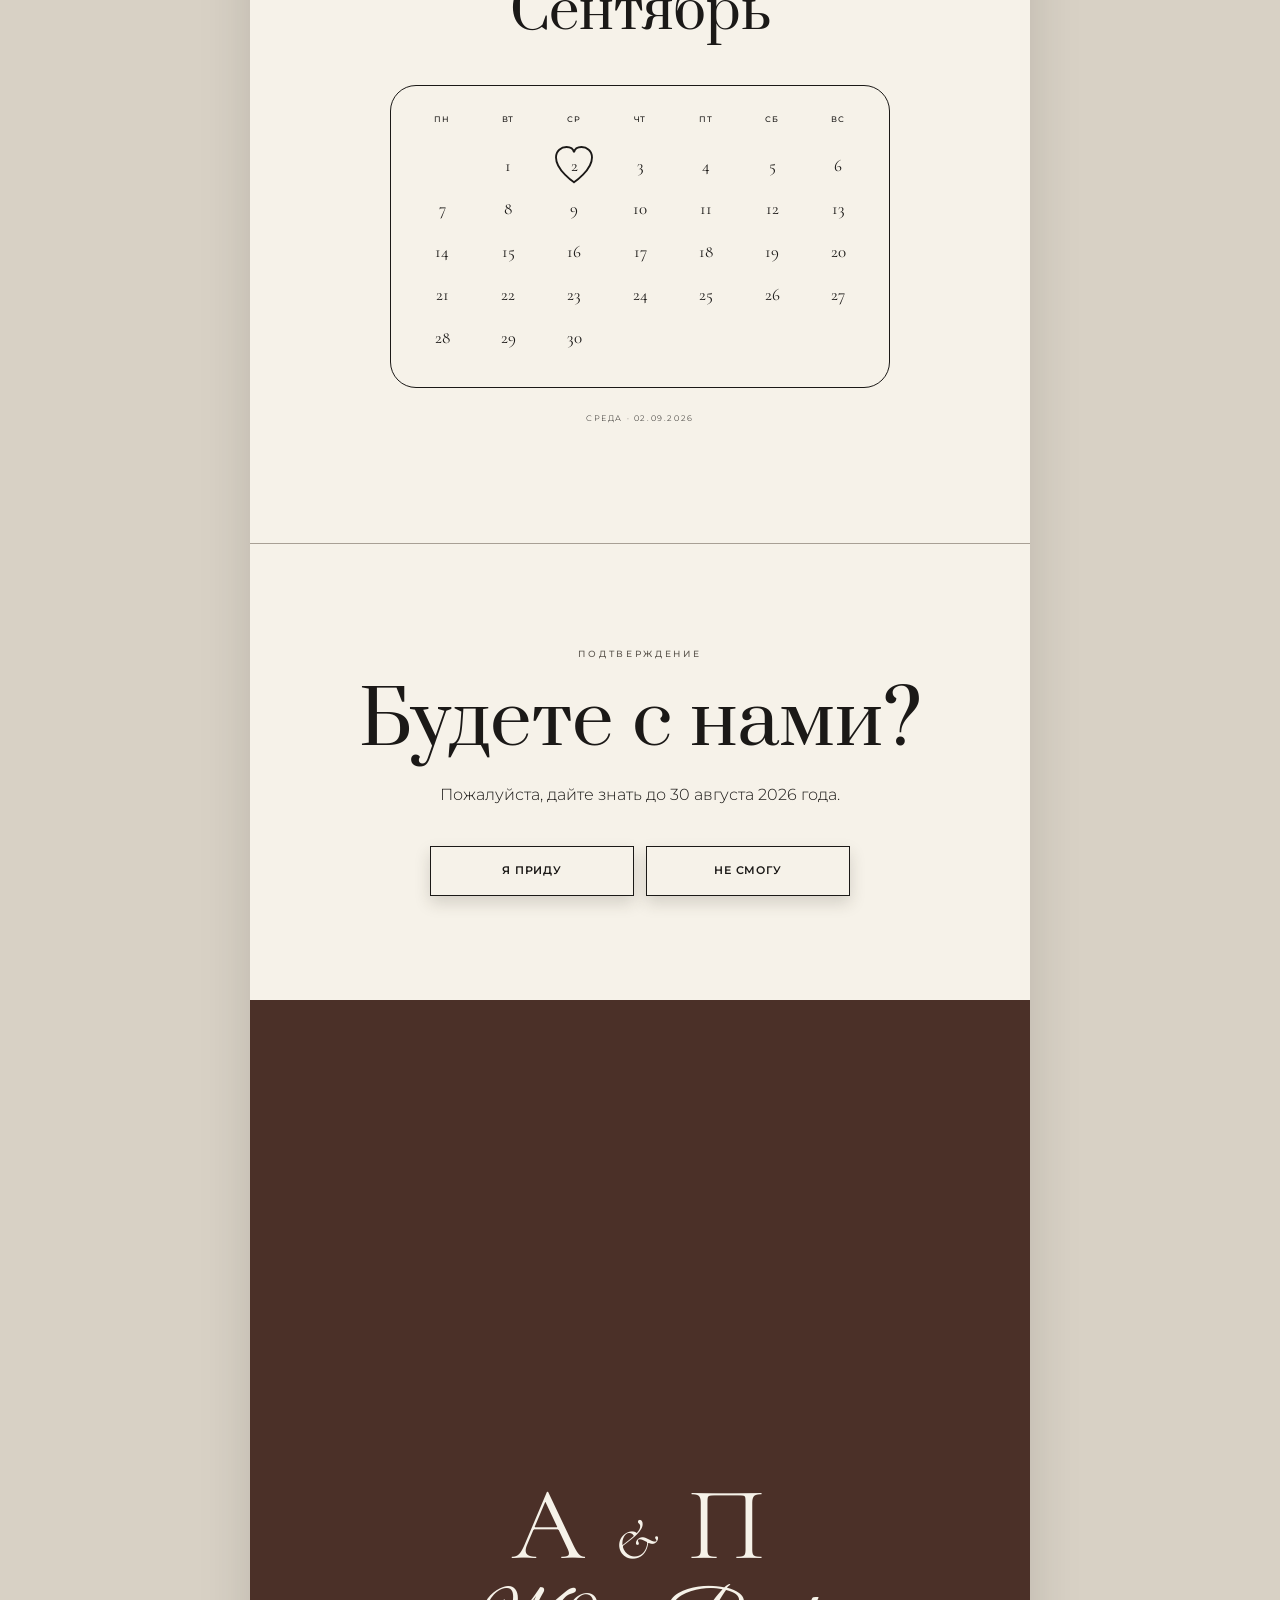
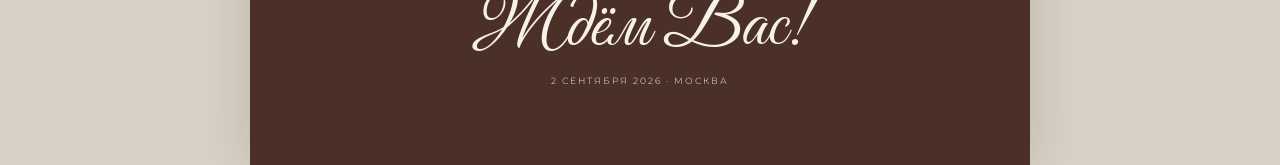
==== commit c7423c75: "feat: add four mobile invitation designs" ====
--- a/index.html
+++ b/index.html
@@ -5,7 +5,7 @@
   <title>Анастасия & Павел — 02.09.2026</title>
   <meta name="description" content="Приглашение на свадьбу Анастасии и Павла — 2 сентября 2026">
   <meta property="og:title" content="Анастасия & Павел"><meta property="og:description" content="Мы женимся! 2 сентября 2026"><meta property="og:image" content="./assets/anastasia-pavel.jpg">
-  <link rel="stylesheet" href="./styles.css"><link rel="stylesheet" href="./animations.css"><link rel="stylesheet" href="./extras.css"><link rel="stylesheet" href="./theme-a.css"><script type="module" src="./invitation.mjs"></script>
+  <link rel="stylesheet" href="./styles.css"><link rel="stylesheet" href="./animations.css"><link rel="stylesheet" href="./extras.css"><link rel="stylesheet" href="./theme-a.css"><link rel="stylesheet" href="./design-variants.css"><script type="module" src="./invitation.mjs"></script>
 </head>
 <body class="locked">
   <div class="welcome" data-welcome><div class="welcome-card"><span class="welcome-mark">А <i>&</i> П</span><p class="welcome-names">Анастасия <b>♥</b> Павел</p><time>02 · 09 · 2026</time><span class="welcome-line">Приглашение на свадьбу</span><button type="button" data-open-invitation>Открыть приглашение</button></div></div>
--- a/design-variants.css
+++ b/design-variants.css
@@ -0,0 +1,177 @@
+/* Four isolated mobile-first directions. The original has no design-* class. */
+body:is(.design-a,.design-b,.design-c,.design-d){--pad:clamp(22px,7vw,34px);background:#cbc3b7;color:#211b18}
+body:is(.design-a,.design-b,.design-c,.design-d) main{width:min(100%,680px);overflow:hidden}
+body:is(.design-a,.design-b,.design-c,.design-d) .paper,
+body:is(.design-a,.design-b,.design-c,.design-d) .ink{padding:76px var(--pad)}
+body:is(.design-a,.design-b,.design-c,.design-d) .lead,
+body:is(.design-a,.design-b,.design-c,.design-d) .details p,
+body:is(.design-a,.design-b,.design-c,.design-d) .places p,
+body:is(.design-a,.design-b,.design-c,.design-d) #rsvp>p{font-size:15px;line-height:1.72;color:inherit;opacity:.84}
+body:is(.design-a,.design-b,.design-c,.design-d) .music-toggle{top:14px;right:14px;min-width:0;width:46px;height:46px;padding:0;border-radius:50%!important;font-size:0!important;box-shadow:0 5px 18px #0003!important}
+body:is(.design-a,.design-b,.design-c,.design-d) .music-toggle:after{content:"♪";font:600 20px/1 Georgia,serif}
+body:is(.design-a,.design-b,.design-c,.design-d) .quote{white-space:normal!important;margin:32px auto 0;max-width:360px}
+body:is(.design-a,.design-b,.design-c,.design-d) .countdown-section{padding-top:72px;padding-bottom:76px}
+body:is(.design-a,.design-b,.design-c,.design-d) #schedule{padding-bottom:52px}
+body:is(.design-a,.design-b,.design-c,.design-d) .timeline article{min-height:0;padding-bottom:34px}
+body:is(.design-a,.design-b,.design-c,.design-d) .timeline article:last-child{padding-bottom:0}
+body:is(.design-a,.design-b,.design-c,.design-d) .timeline [data-timeline-item]{opacity:1;transform:none}
+body:is(.design-a,.design-b,.design-c,.design-d) .timeline [data-timeline-item] div:before{transform:scale(1)}
+body:is(.design-a,.design-b,.design-c,.design-d) .details{padding-top:54px;padding-bottom:54px}
+body:is(.design-a,.design-b,.design-c,.design-d) .details article{padding:38px 0}
+body:is(.design-a,.design-b,.design-c,.design-d) .details h2{line-height:1.08}
+body:is(.design-a,.design-b,.design-c,.design-d) .places article{padding:28px 24px}
+body:is(.design-a,.design-b,.design-c,.design-d) .calendar-button,
+body:is(.design-a,.design-b,.design-c,.design-d) .map-button,
+body:is(.design-a,.design-b,.design-c,.design-d) .button{min-height:54px;font-size:10px!important;box-shadow:0 5px 14px #0002!important}
+body:is(.design-a,.design-b,.design-c,.design-d) .paper-cut{margin-bottom:0;box-shadow:none}
+body:is(.design-a,.design-b,.design-c,.design-d) .paper-cut:after{display:none}
+body:is(.design-a,.design-b,.design-c,.design-d) .closing{min-height:76svh}
+body:is(.design-a,.design-b,.design-c,.design-d).is-preview .music-toggle{display:none}
+
+/* A — Editorial Ivory */
+body.design-a{--cream:#f6f0e6;--espresso:#33251f;background:#cfc6b8}
+body.design-a main,body.design-a .paper,body.design-a .ink,body.design-a .calendar-section{background:var(--cream);color:var(--espresso)}
+body.design-a .hero{background:var(--cream);min-height:100svh}
+body.design-a .hero-top{padding:40px 24px 20px}
+body.design-a .hero .monogram{font-size:66px}
+body.design-a .hero-photo{margin:0 20px;min-height:62svh;border:8px solid #fff;box-shadow:0 18px 42px #49382b2c}
+body.design-a .hero-date{padding:26px 26px 34px}
+body.design-a #invitation{padding-top:88px;padding-bottom:70px}
+body.design-a #invitation h1{font-size:clamp(48px,15vw,76px)}
+body.design-a .section-head h2{font-size:58px}
+body.design-a .timeline:before{background:#9e8e81}
+body.design-a .timeline h3{font-size:28px}
+body.design-a .photo-break{padding:24px 24px 60px;background:var(--cream)}
+body.design-a .photo-break img{height:68svh}
+body.design-a .photo-stack-section,body.design-a .triple-stack-section,body.design-a .memory-gallery{background:#e9dfd0}
+body.design-a .details article>span{color:#8a6f5f}
+body.design-a .places article{background:#fbf7f0;border:1px solid #b7a99c}
+body.design-a #dress-code{background:var(--espresso);color:var(--cream);border:0}
+body.design-a .calendar{border-color:#8e796d}
+body.design-a .closing{background:#4b3028!important}
+
+/* B — Cinematic */
+body.design-b{--black:#11100f;--cocoa:#2c1b17;--bone:#f1eadf;background:#070707;color:var(--bone)}
+body.design-b main,body.design-b .paper,body.design-b .ink,body.design-b .calendar-section{background:var(--black);color:var(--bone)}
+body.design-b .welcome{background:#090909;color:var(--bone)}
+body.design-b .welcome-card{border-color:#9f8d7b;box-shadow:none}
+body.design-b .hero{background:#090909;color:var(--bone);min-height:100svh;display:flex;flex-direction:column}
+body.design-b .hero-top{position:absolute;z-index:2;width:100%;padding:34px 24px;background:linear-gradient(#000c,transparent)}
+body.design-b .hero .monogram{font-size:60px;color:#fff}
+body.design-b .hero .script-names{font-size:29px!important;color:#fff}
+body.design-b .hero-photo{margin:0;min-height:100svh;border:0;box-shadow:none;background-position:52% 67%;filter:grayscale(1) contrast(1.15)}
+body.design-b .hero-date{position:absolute;z-index:2;bottom:0;width:100%;padding:80px 25px 32px;color:#fff;background:linear-gradient(transparent,#000d)}
+body.design-b .scroll{bottom:95px}
+body.design-b #invitation{text-align:left;padding-top:92px}
+body.design-b #invitation .eyebrow{color:#bcae9f}
+body.design-b #invitation h1{font-size:58px;text-transform:uppercase;letter-spacing:-.04em}
+body.design-b .ornament{color:#ae806d}
+body.design-b .quote{text-align:left;margin-left:0;font-size:31px}
+body.design-b .quote:before,body.design-b .quote:after{left:0;transform:none;background:#77665d}
+body.design-b .countdown{border-top:1px solid #66544b;border-bottom:1px solid #66544b;padding:28px 0}
+body.design-b .countdown div{border:0}
+body.design-b .timer-detail{border-color:#302923}
+body.design-b .calendar-button,body.design-b .map-button,body.design-b .button{background:var(--bone)!important;color:#111!important;border-color:var(--bone)!important;border-radius:0!important}
+body.design-b .section-head h2{font:400 46px/1.05 Prata,serif;text-transform:uppercase}
+body.design-b .timeline:before{background:#69574d}
+body.design-b .timeline h3{color:#fff}
+body.design-b .photo-break{padding:0;background:#000}
+body.design-b .photo-break img{height:100svh;border:0;box-shadow:none;filter:grayscale(1) contrast(1.18)}
+body.design-b .photo-stack-section,body.design-b .triple-stack-section{background:var(--cocoa)}
+body.design-b .photo-stack-card,body.design-b .triple-stack-card,body.design-b .memory-gallery img{border-color:#171412;box-shadow:0 24px 45px #0009}
+body.design-b .details article{border-color:#51433c}
+body.design-b .details article>span{color:#b48672}
+body.design-b .places article{background:#1b1816;border:1px solid #51443d;color:var(--bone)}
+body.design-b .memory-gallery{background:#080808}
+body.design-b #dress-code{background:var(--cocoa)}
+body.design-b .calendar{border-color:#766057}
+body.design-b .closing{background:#090909!important}
+
+/* C — Romantic Album */
+body.design-c{--paper:#f5ead7;--ink:#442d29;--rose:#9c5d58;background:#c9b69d;color:var(--ink)}
+body.design-c main,body.design-c .paper,body.design-c .ink,body.design-c .calendar-section{background:var(--paper);color:var(--ink)}
+body.design-c .welcome{background:#ead9c0;color:var(--ink)}
+body.design-c .welcome-card{border:0;background:#f9f0e1;transform:rotate(-1deg);box-shadow:0 22px 50px #42291f30}
+body.design-c .hero{background:var(--paper);padding-top:22px}
+body.design-c .hero-top{padding:34px 22px 20px;transform:rotate(-1deg)}
+body.design-c .hero .monogram{font-size:62px}
+body.design-c .hero .script-names{color:#70453f!important}
+body.design-c .hero-photo{min-height:60svh;margin:0 26px;border:12px solid #fff;border-bottom-width:42px;transform:rotate(1.5deg)!important;box-shadow:0 17px 33px #42291f35}
+body.design-c .hero-date{transform:rotate(-1deg);padding:24px 28px 38px}
+body.design-c #invitation:before,body.design-c .countdown-section:before,body.design-c #schedule:before{content:"";display:block;width:42px;height:10px;margin:0 auto 42px;background:#caaea0;opacity:.65;transform:rotate(-3deg)}
+body.design-c #invitation h1{font-family:'Great Vibes',cursive;font-size:66px}
+body.design-c .quote{font-size:33px;color:#744742}
+body.design-c .timer-details{transform:rotate(-2deg)}
+body.design-c .calendar-button,body.design-c .map-button,body.design-c .button{background:#fff9ee!important;color:var(--ink)!important;border-color:var(--ink)!important;border-radius:3px!important}
+body.design-c .section-head h2{font-size:61px;color:#744742}
+body.design-c .timeline:before{background:#b28e82}
+body.design-c .timeline article:nth-child(even){transform:rotate(.5deg)}
+body.design-c .photo-break{background:var(--paper);padding:26px 26px 64px}
+body.design-c .photo-break img{height:66svh;border:12px solid #fff;border-bottom-width:35px;transform:rotate(-2deg)}
+body.design-c .photo-stack-section,body.design-c .triple-stack-section,body.design-c .memory-gallery{background:#ead6bc}
+body.design-c .story-script{color:#744742}
+body.design-c .details article{border:0;background:#fff8ea;margin:18px -4px;padding:34px 24px;box-shadow:0 12px 30px #533b2c18;transform:rotate(-.35deg)}
+body.design-c .details article:nth-child(2){transform:rotate(.55deg)}
+body.design-c .details article>span{color:var(--rose)}
+body.design-c .places article{background:#fff7e8;border:0;box-shadow:0 12px 28px #533b2c1c}
+body.design-c #dress-code{background:#7b4c46;color:#fff4e6;border:0}
+body.design-c .closing{background:#5b3631!important}
+
+/* D — Modern Minimal */
+body.design-d{--white:#f7f7f4;--black:#151515;--accent:#b8342b;background:#d8d8d2;color:var(--black);font-family:Montserrat,Arial,sans-serif}
+body.design-d main,body.design-d .paper,body.design-d .ink,body.design-d .calendar-section{background:var(--white);color:var(--black)}
+body.design-d .welcome{background:var(--white);color:var(--black);padding:20px}
+body.design-d .welcome-card{border:2px solid var(--black);box-shadow:10px 10px 0 var(--black)}
+body.design-d .welcome-mark{font-family:Prata,serif}
+body.design-d .hero{background:var(--white);min-height:100svh;padding:0}
+body.design-d .hero-top{padding:28px 20px 16px;display:grid;grid-template-columns:auto 1fr;align-items:end;text-align:left}
+body.design-d .hero .monogram{font:400 47px/1 Prata,serif}
+body.design-d .hero .script-names{font:600 13px/1.2 Montserrat,sans-serif!important;text-transform:uppercase!important;text-align:right;letter-spacing:.08em!important}
+body.design-d .hero-photo{margin:0;min-height:69svh;border:0;box-shadow:none;filter:grayscale(1) contrast(1.12)}
+body.design-d .hero-date{padding:20px;display:grid;grid-template-columns:1fr auto 1fr;border-top:2px solid #111;border-bottom:2px solid #111}
+body.design-d .hero-date strong{font:700 15px/1 Montserrat,sans-serif}
+body.design-d #invitation{text-align:left;padding-top:72px}
+body.design-d .eyebrow{font:700 10px/1.3 Montserrat,sans-serif;letter-spacing:.18em}
+body.design-d #invitation h1,body.design-d h2,body.design-d .section-head h2{font-family:Prata,serif;text-transform:uppercase;letter-spacing:-.035em}
+body.design-d #invitation h1{font-size:55px;line-height:.95}
+body.design-d .ornament{display:none}
+body.design-d .quote{font:500 22px/1.45 Prata,serif;text-align:left}
+body.design-d .quote:before,body.design-d .quote:after{left:0;transform:none;width:100%;background:#111}
+body.design-d .countdown{gap:0;border:2px solid #111}
+body.design-d .countdown div{border:0;border-right:1px solid #111;padding:20px 2px}
+body.design-d .countdown div:last-child{border:0}
+body.design-d .countdown strong{font:600 30px/1 Montserrat,sans-serif}
+body.design-d .timer-detail{border:2px solid #111;box-shadow:5px 5px 0 #111}
+body.design-d .calendar-button,body.design-d .map-button,body.design-d .button{background:var(--white)!important;color:#111!important;border:2px solid #111!important;border-radius:0!important;box-shadow:5px 5px 0 #111!important;font-weight:700!important}
+body.design-d .section-head{border-bottom:2px solid #111;padding-bottom:20px;margin-bottom:36px}
+body.design-d .section-head h2{font-size:43px}
+body.design-d .timeline:before{left:72px;background:#111;width:2px}
+body.design-d .timeline article{grid-template-columns:72px 1fr}
+body.design-d .timeline time{font:700 16px/1 Montserrat,sans-serif}
+body.design-d .timeline h3{font:600 22px/1.15 Prata,serif;text-transform:uppercase}
+body.design-d .photo-break{padding:0;background:#111}
+body.design-d .photo-break img{height:78svh;border:0;box-shadow:none}
+body.design-d .photo-stack-section,body.design-d .triple-stack-section,body.design-d .memory-gallery{background:#e5e5df}
+body.design-d .photo-stack-card,body.design-d .triple-stack-card,body.design-d .memory-gallery img{border:3px solid #111;box-shadow:7px 7px 0 #111}
+body.design-d .story-script{font:500 26px/1.3 Prata,serif;text-transform:uppercase}
+body.design-d .details article{border-bottom:2px solid #111}
+body.design-d .details article>span{font:700 14px/1 Montserrat,sans-serif;color:var(--accent)}
+body.design-d .details h2{font:500 34px/1 Prata,serif;text-transform:uppercase}
+body.design-d .places{gap:14px}
+body.design-d .places article{background:#fff;border:2px solid #111;box-shadow:7px 7px 0 #111}
+body.design-d #dress-code{background:#111;color:#fff;border:0}
+body.design-d .calendar{border:2px solid #111;border-radius:0}
+body.design-d .closing{background:#111!important}
+
+@media(max-width:430px){
+  body:is(.design-a,.design-b,.design-c,.design-d) .paper,
+  body:is(.design-a,.design-b,.design-c,.design-d) .ink{padding-left:var(--pad);padding-right:var(--pad)}
+  body:is(.design-a,.design-b,.design-c,.design-d) .timeline p{font-size:13px;line-height:1.55}
+  body:is(.design-a,.design-b,.design-c,.design-d) .memory-gallery{height:720px}
+  body:is(.design-a,.design-b,.design-c,.design-d) .memory-gallery .memory-main{height:390px}
+}
+@media(prefers-reduced-motion:reduce){
+  body:is(.design-a,.design-b,.design-c,.design-d) *,
+  body:is(.design-a,.design-b,.design-c,.design-d) *:before,
+  body:is(.design-a,.design-b,.design-c,.design-d) *:after{animation:none!important;transition:none!important}
+}
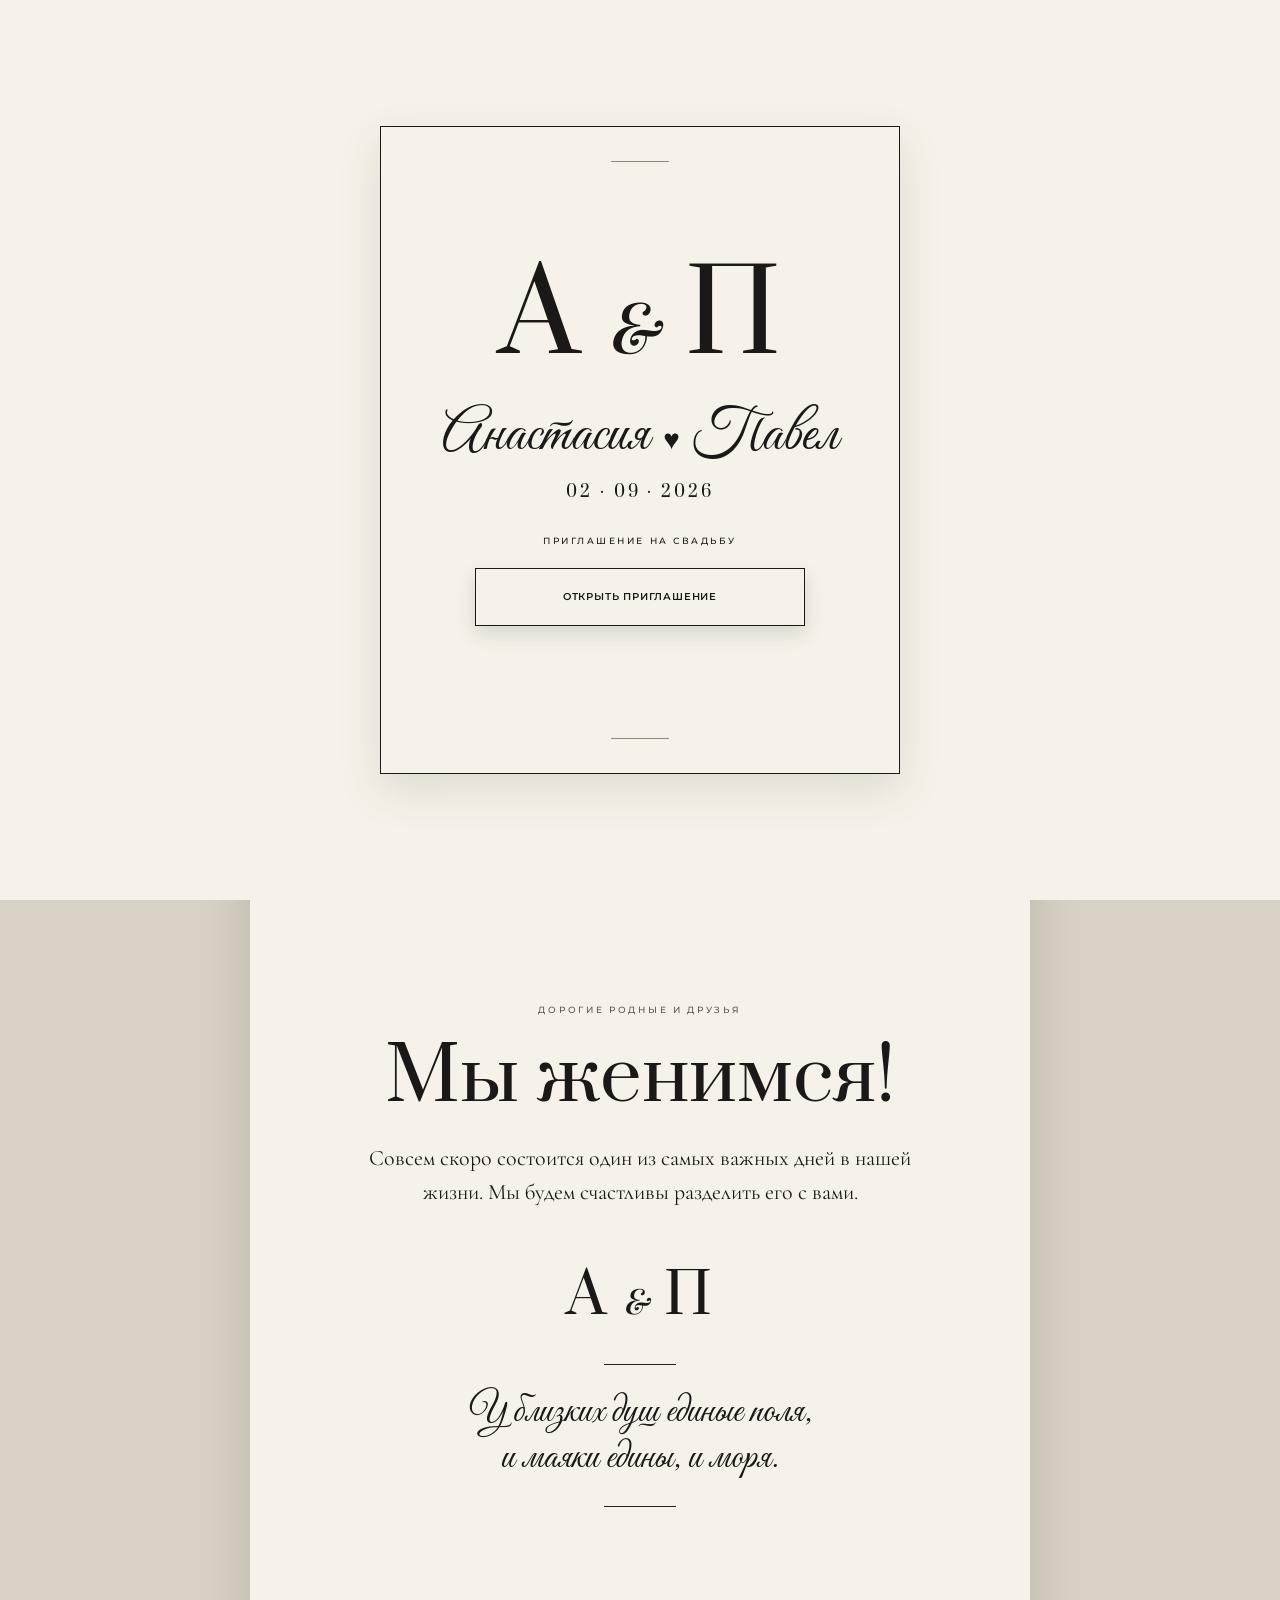
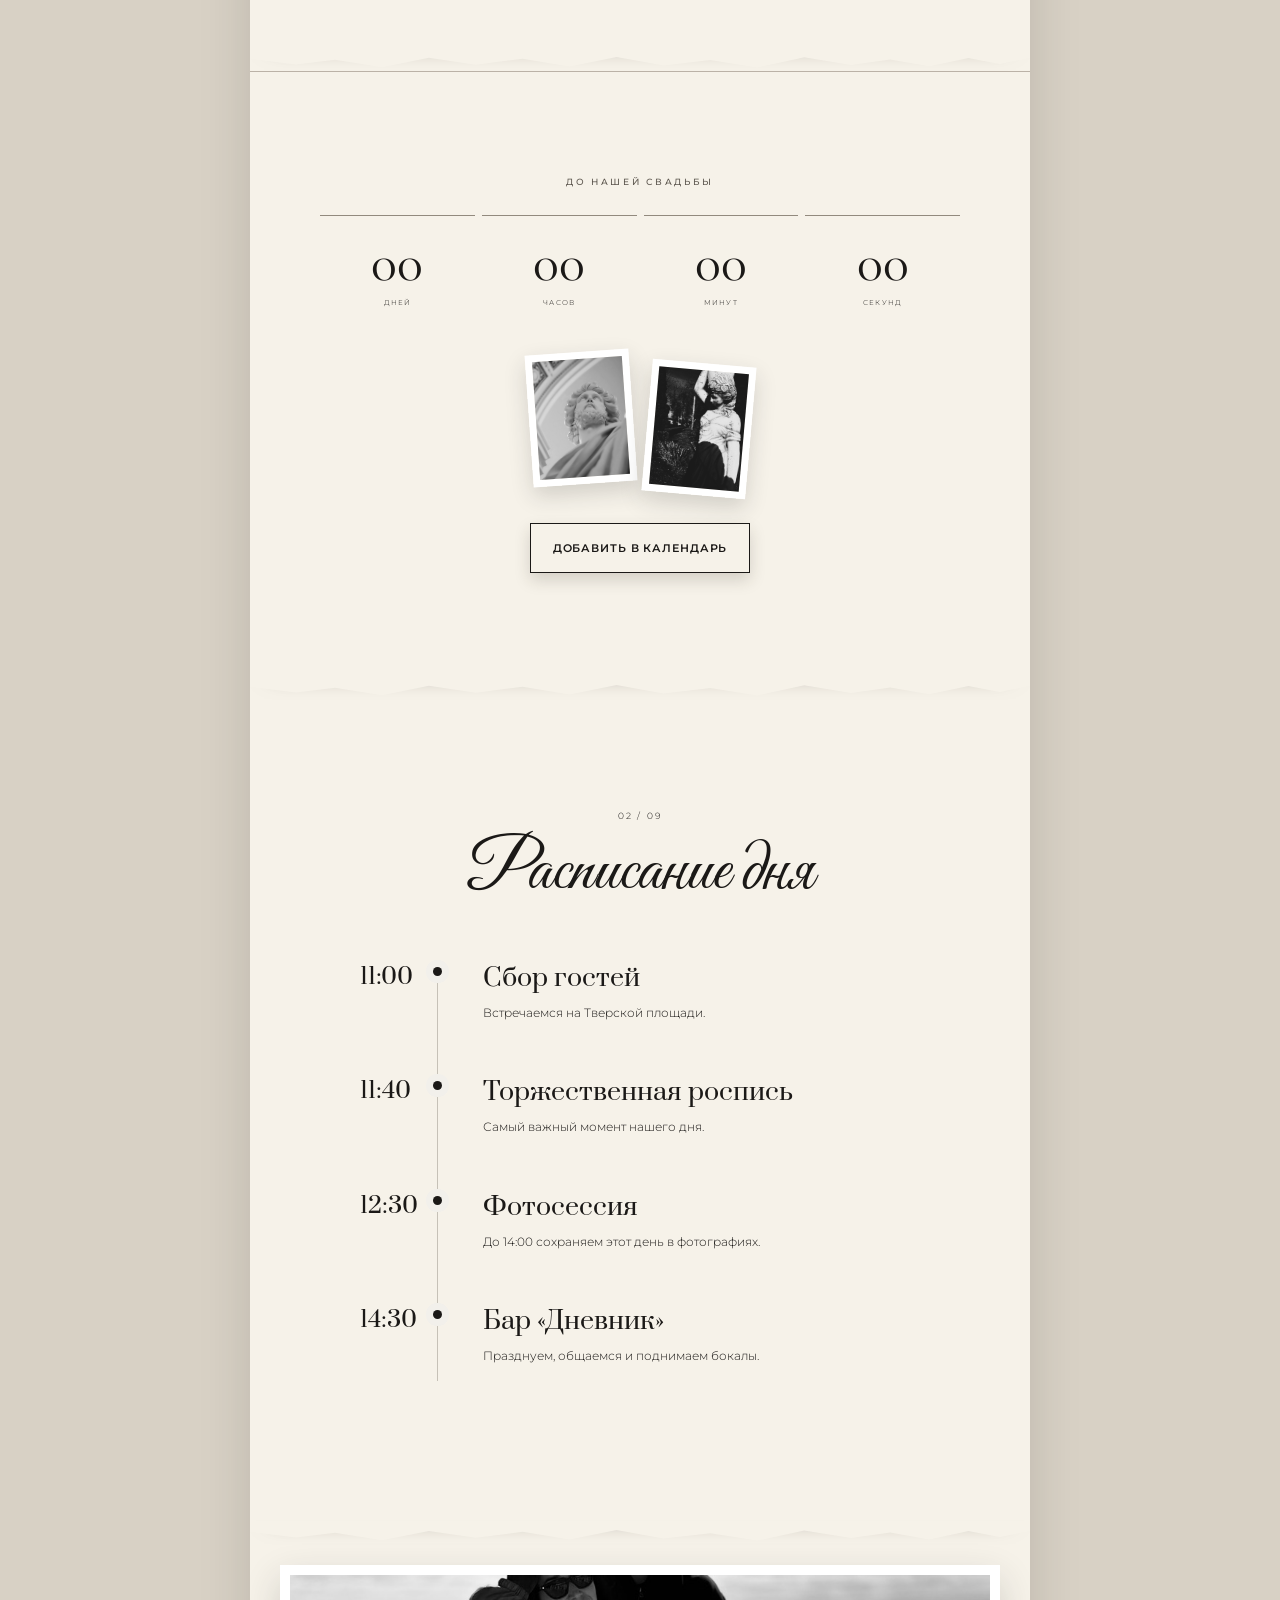
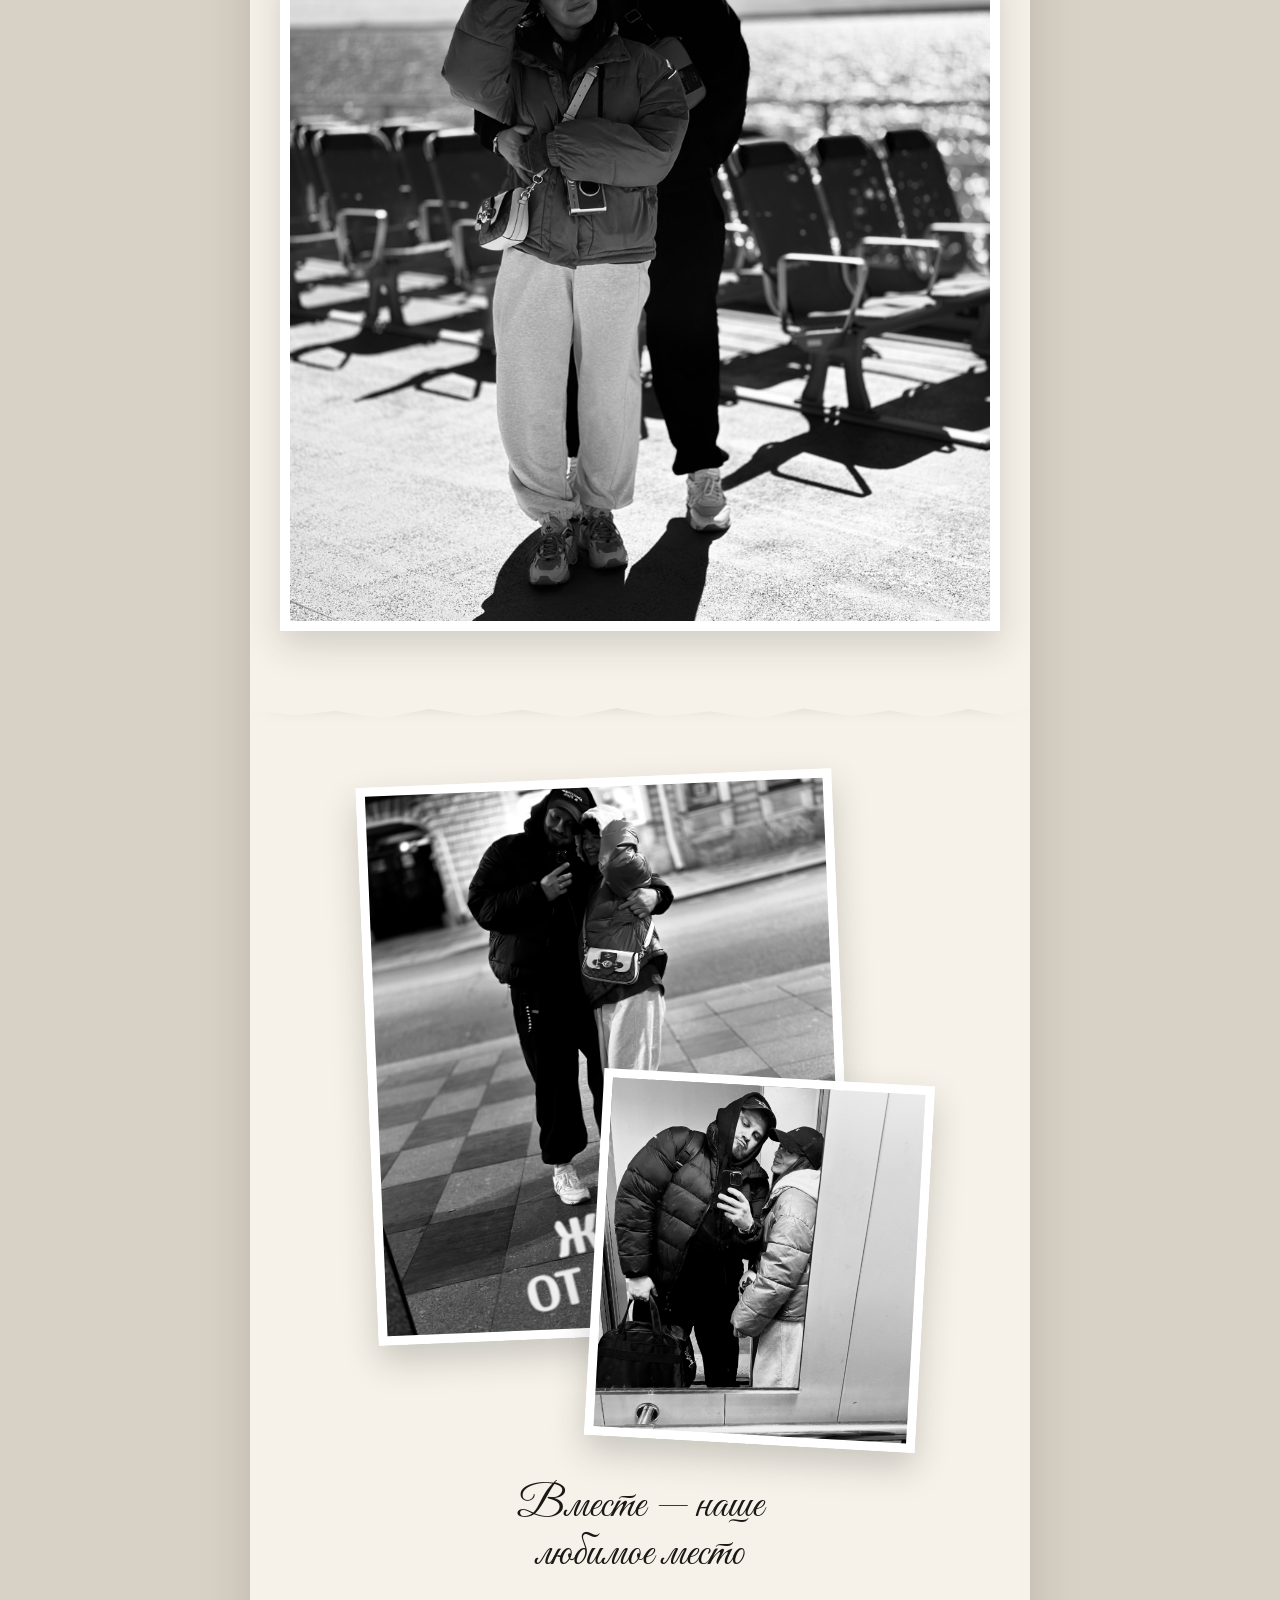
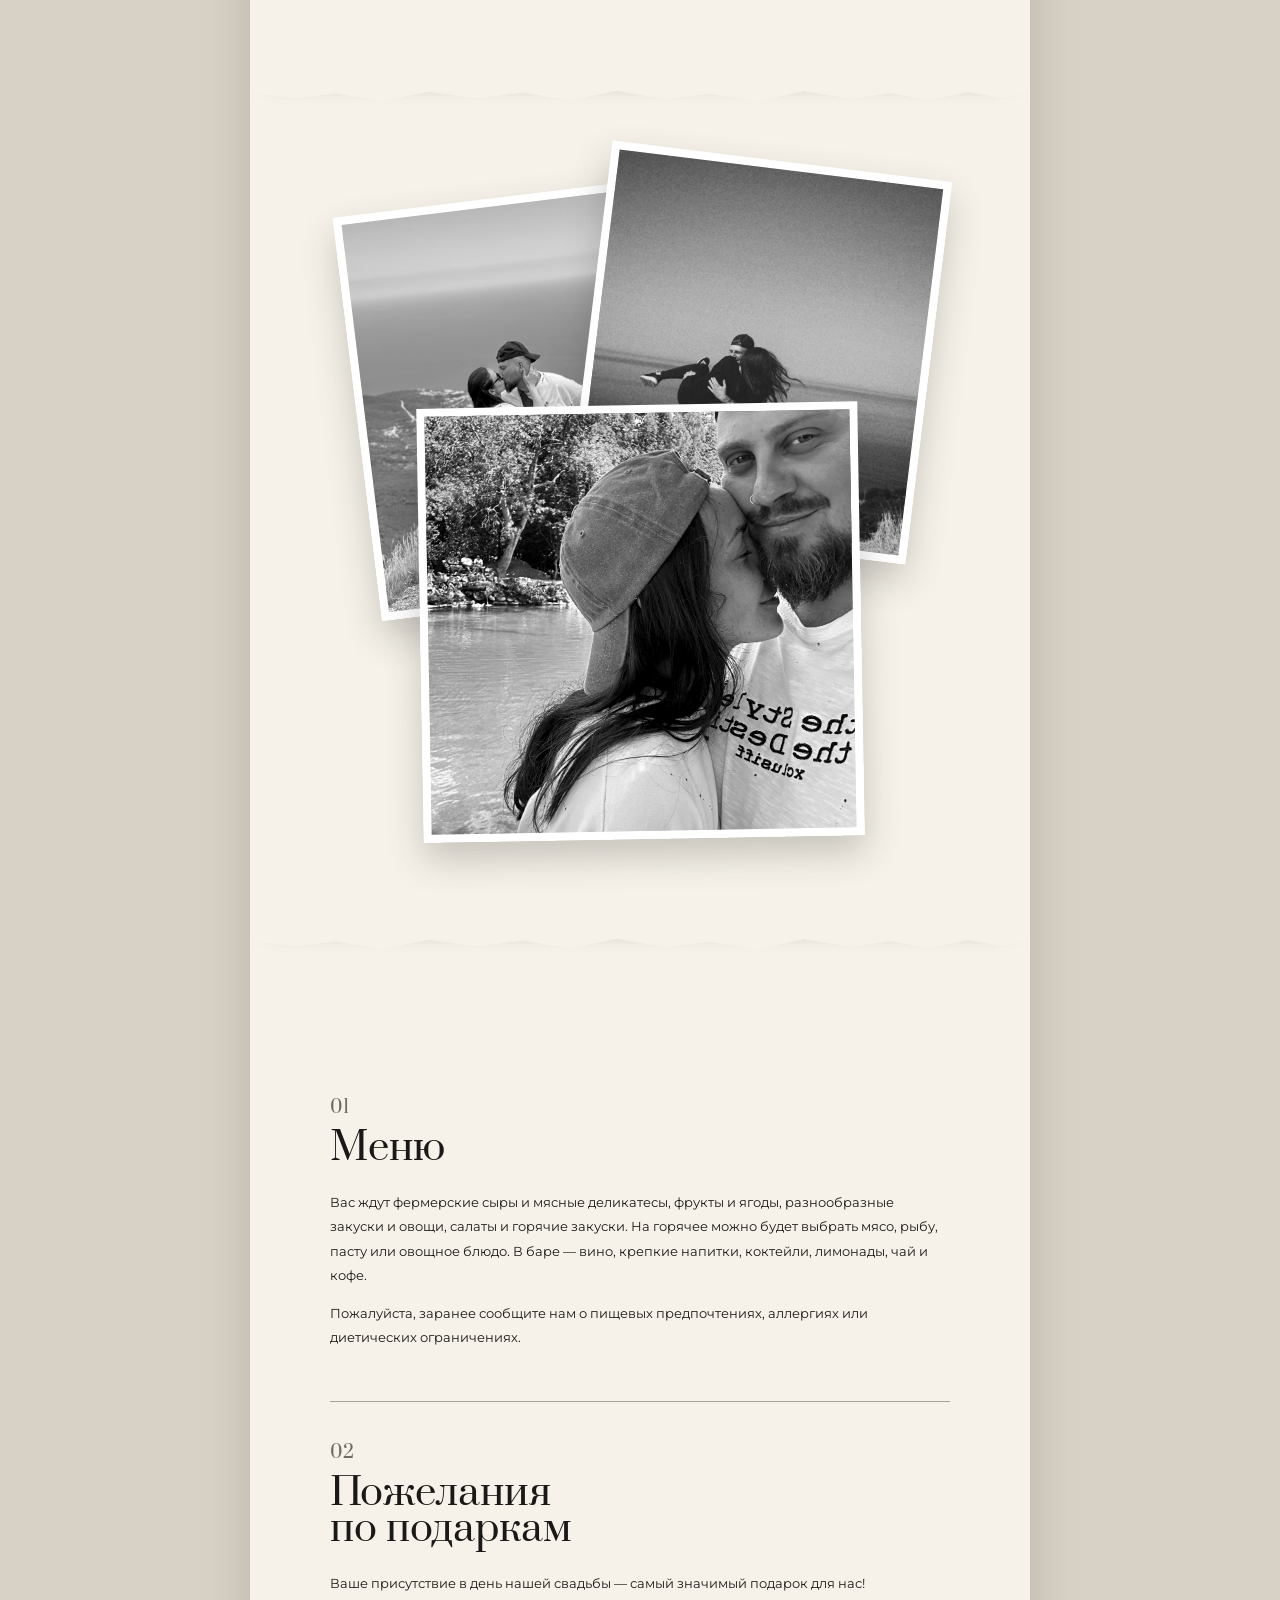
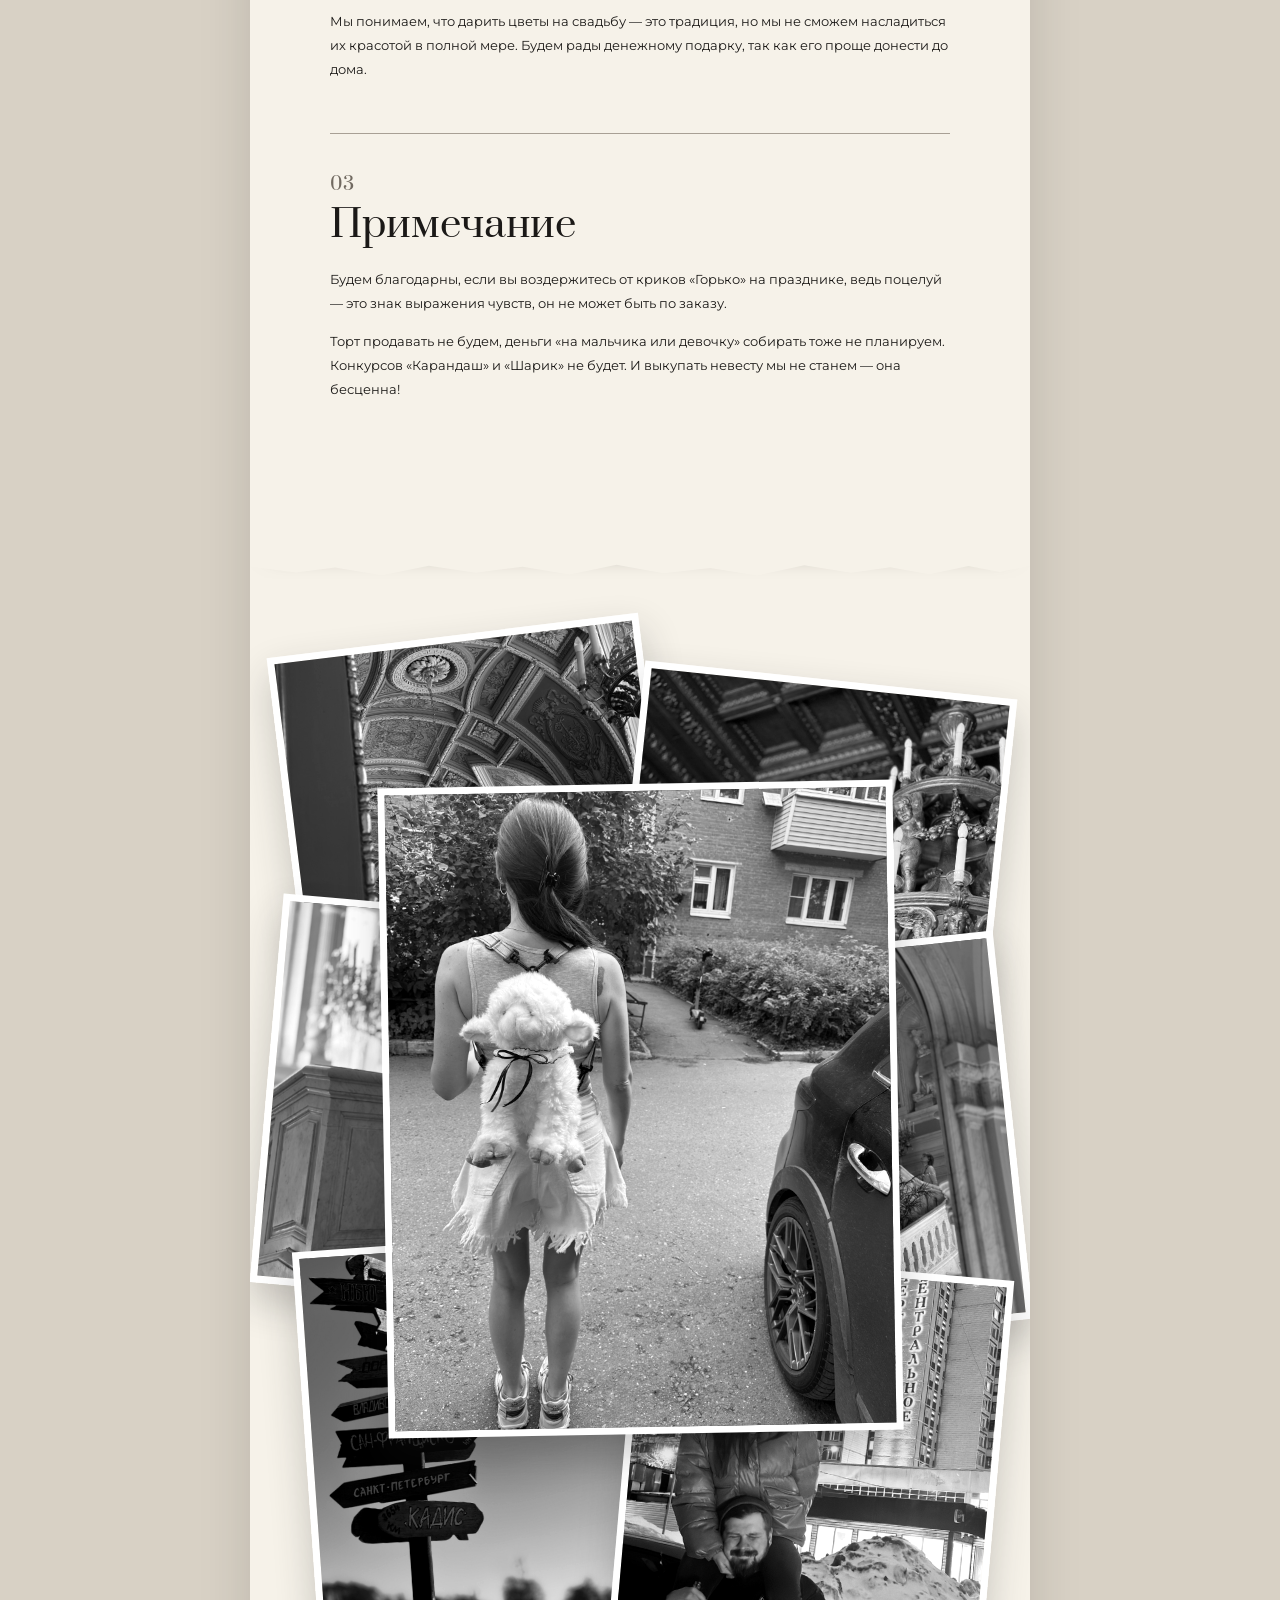
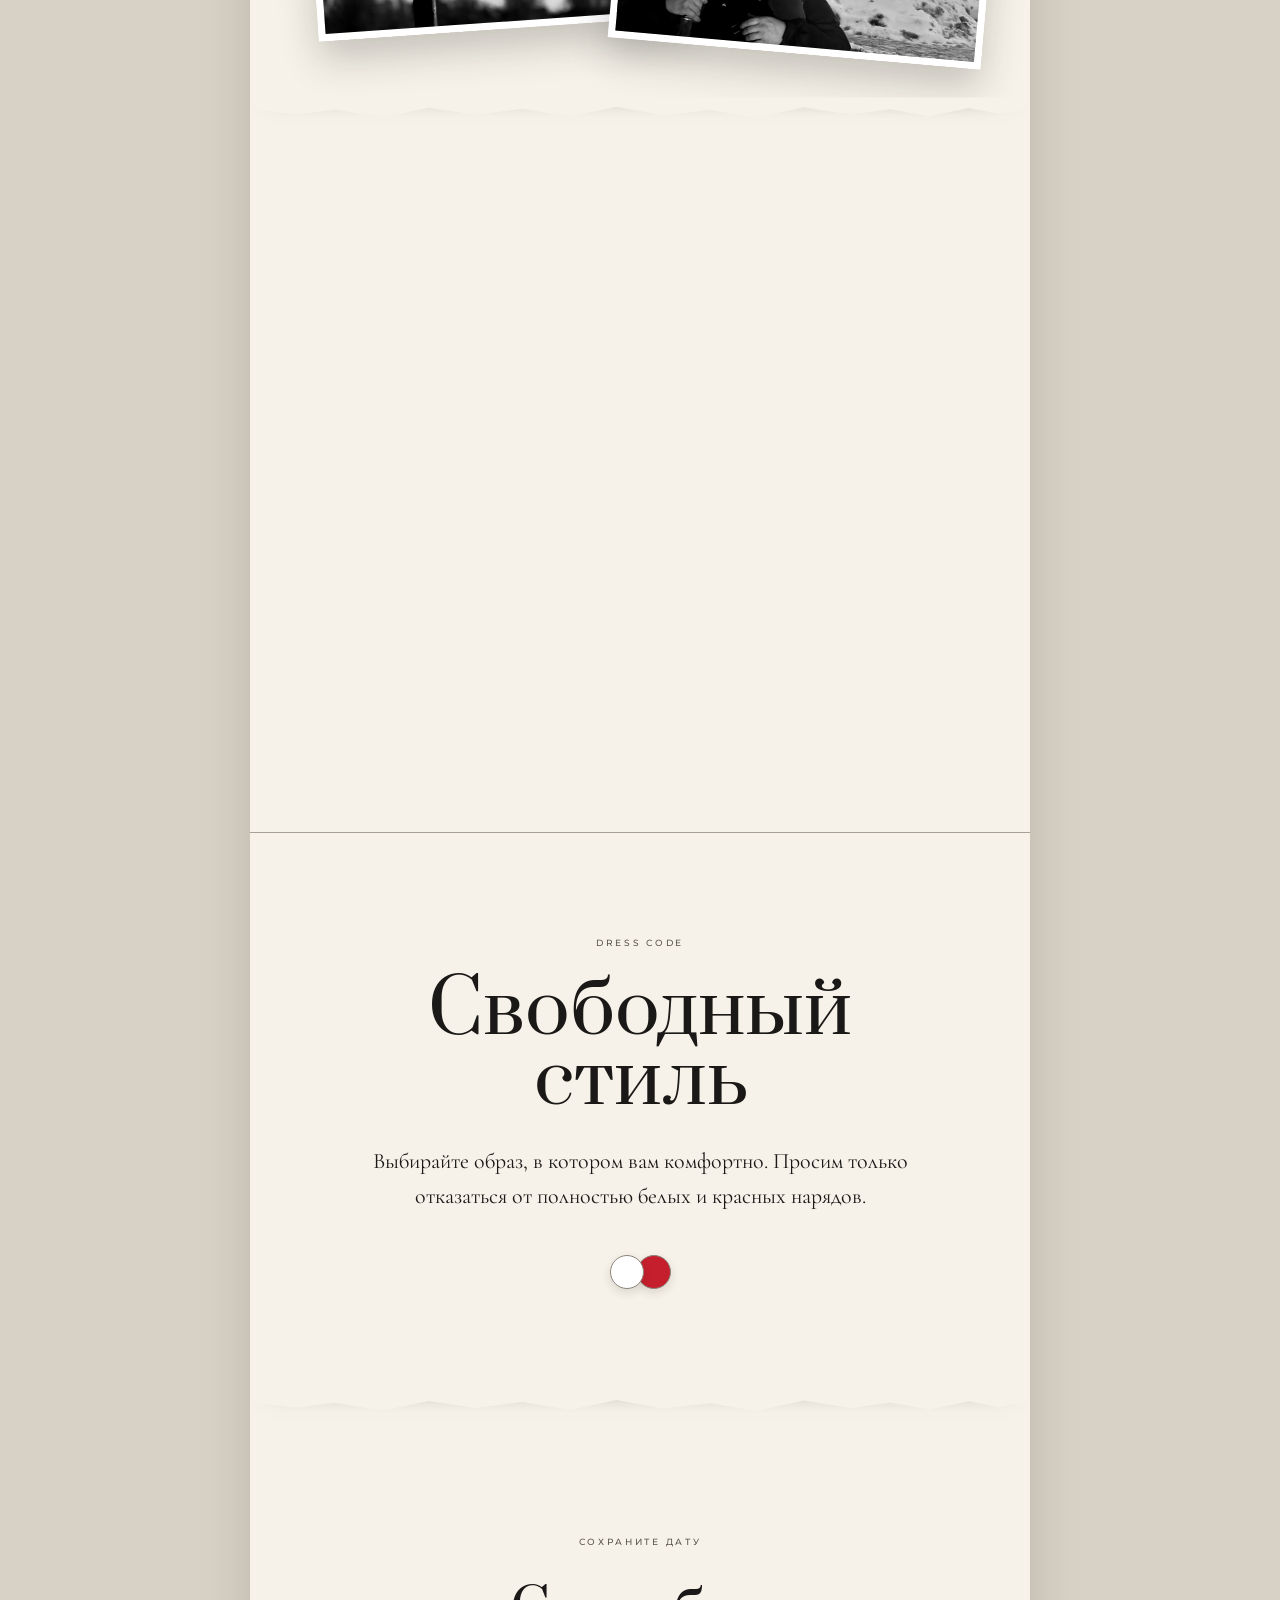
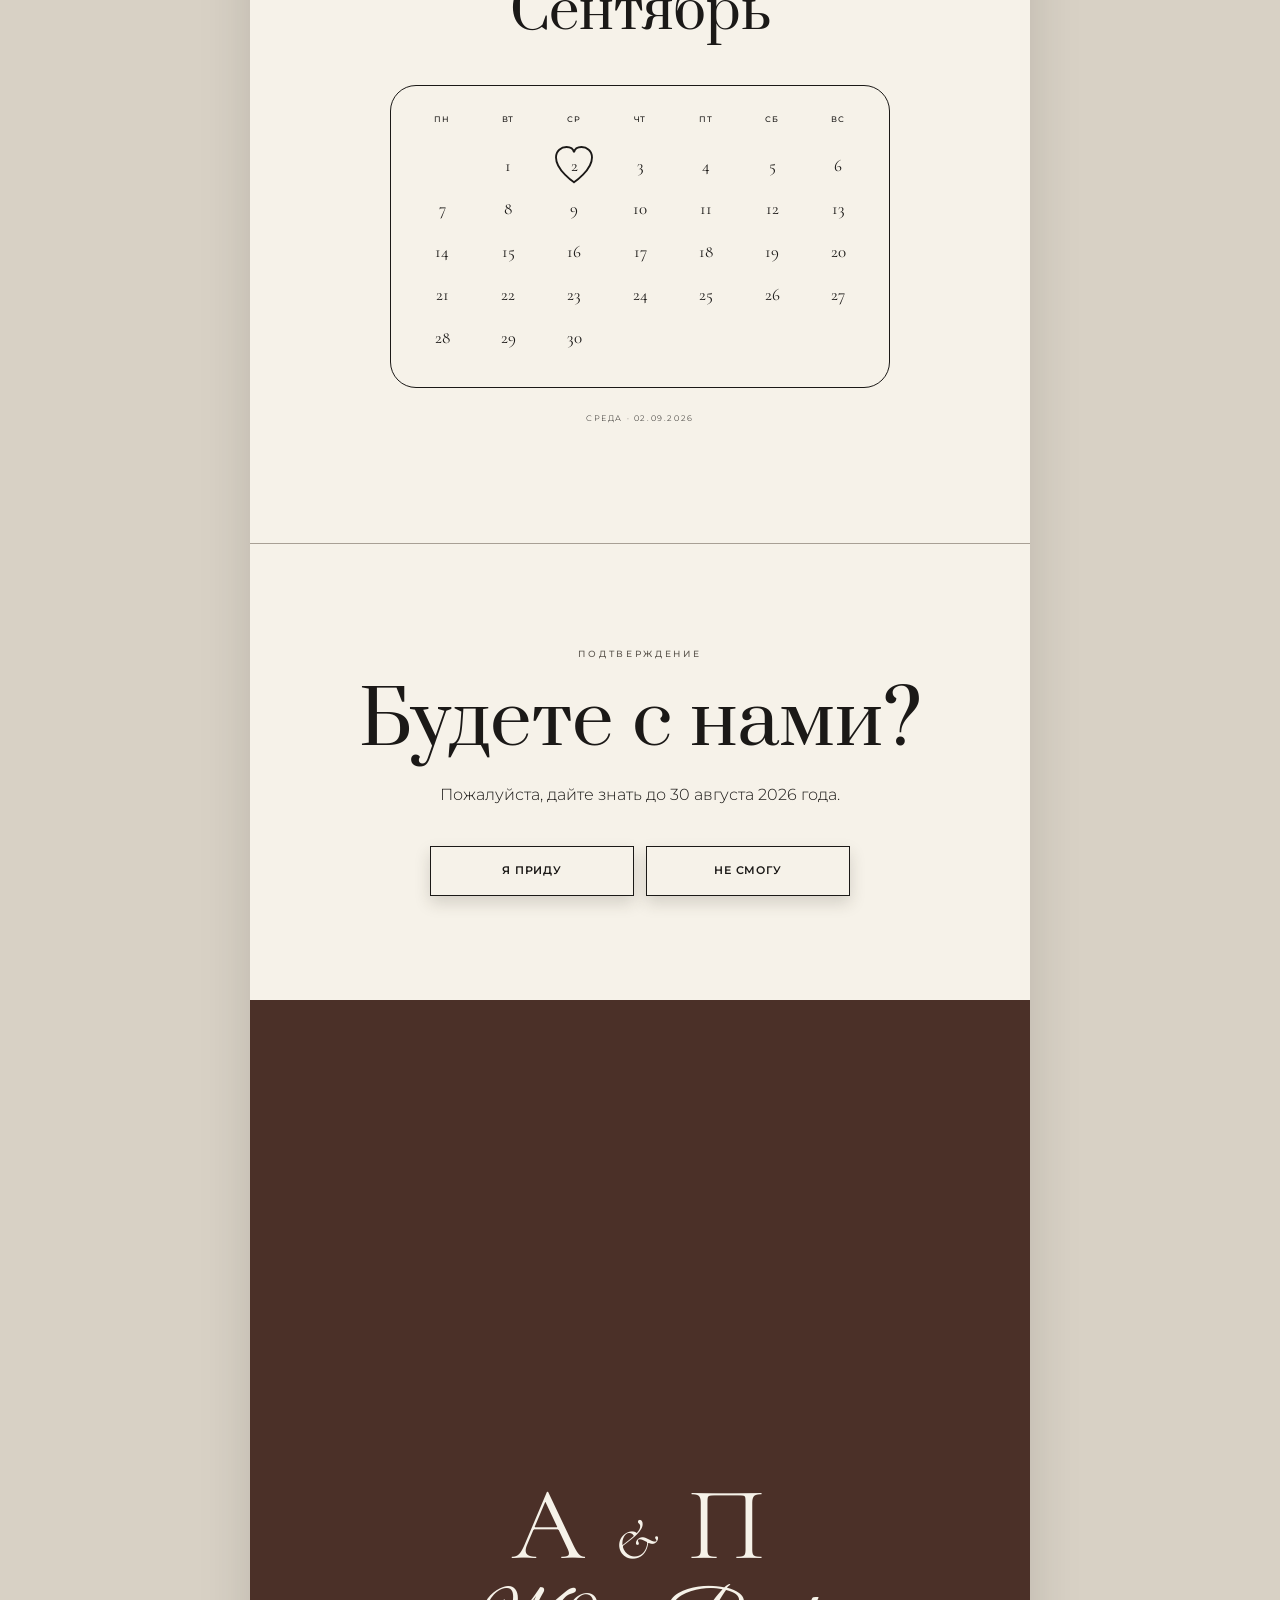
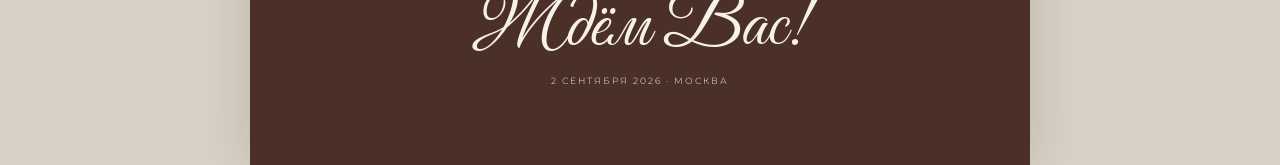
==== commit 3f6dbbbb: "feat: polish selected original invitation" ====
--- a/index.html
+++ b/index.html
@@ -5,7 +5,7 @@
   <title>Анастасия & Павел — 02.09.2026</title>
   <meta name="description" content="Приглашение на свадьбу Анастасии и Павла — 2 сентября 2026">
   <meta property="og:title" content="Анастасия & Павел"><meta property="og:description" content="Мы женимся! 2 сентября 2026"><meta property="og:image" content="./assets/anastasia-pavel.jpg">
-  <link rel="stylesheet" href="./styles.css"><link rel="stylesheet" href="./animations.css"><link rel="stylesheet" href="./extras.css"><link rel="stylesheet" href="./theme-a.css"><link rel="stylesheet" href="./design-variants.css"><script type="module" src="./invitation.mjs"></script>
+  <link rel="stylesheet" href="./styles.css"><link rel="stylesheet" href="./animations.css"><link rel="stylesheet" href="./extras.css"><link rel="stylesheet" href="./theme-a.css"><link rel="stylesheet" href="./design-variants.css"><link rel="stylesheet" href="./original-polish.css"><script type="module" src="./invitation.mjs"></script>
 </head>
 <body class="locked">
   <div class="welcome" data-welcome><div class="welcome-card"><span class="welcome-mark">А <i>&</i> П</span><p class="welcome-names">Анастасия <b>♥</b> Павел</p><time>02 · 09 · 2026</time><span class="welcome-line">Приглашение на свадьбу</span><button type="button" data-open-invitation>Открыть приглашение</button></div></div>
--- a/original-polish.css
+++ b/original-polish.css
@@ -0,0 +1,84 @@
+/* Final mobile polish for the selected original direction. */
+body.design-original{--polish-paper:#f6f2e9;--polish-ink:#211d19;--polish-muted:#675f57;background:#d8d1c5;color:var(--polish-ink)}
+body.design-original main{overflow:hidden}
+body.design-original .welcome-card{min-height:min(78svh,720px);padding:44px 22px}
+body.design-original .welcome-mark{font-size:68px}
+body.design-original .welcome-names{margin:26px 0 20px}
+body.design-original .welcome-line{margin:26px 0 20px}
+body.design-original .welcome button{min-height:56px}
+
+body.design-original .music-toggle{top:14px;right:14px;width:46px;min-width:46px;height:46px;padding:0;border-radius:50%!important;font-size:0!important;box-shadow:0 5px 16px #0003!important;background:#fbf8f1e8!important;backdrop-filter:blur(8px)}
+body.design-original .music-toggle:after{content:"♪";font:600 20px/1 Georgia,serif;color:#211d19}
+
+body.design-original .hero{min-height:100svh}
+body.design-original .hero-top{padding-top:28px;padding-bottom:18px}
+body.design-original .hero .monogram{font-size:64px}
+body.design-original .hero .script-names{font-size:31px!important;margin-top:18px}
+body.design-original .hero-photo{min-height:61svh;margin:0 20px;border-width:8px;box-shadow:0 16px 38px #30281e2b}
+body.design-original .hero-date{padding:24px 24px 34px}
+
+body.design-original .paper,body.design-original .ink{padding-top:76px;padding-bottom:76px}
+body.design-original #invitation{padding-top:82px;padding-bottom:62px}
+body.design-original #invitation h1{font-size:clamp(48px,14vw,70px);line-height:1.03}
+body.design-original .lead{font-size:18px;line-height:1.62;color:#463f38}
+body.design-original .ornament{margin-top:36px}
+body.design-original .quote{white-space:normal!important;max-width:350px;margin:34px auto 0;padding:24px 0;font-size:clamp(27px,8vw,36px)}
+
+body.design-original .countdown-section{padding-top:64px;padding-bottom:72px}
+body.design-original .countdown{margin-top:25px}
+body.design-original .countdown span{color:#675f57;opacity:1}
+body.design-original .timer-details{margin-top:26px}
+body.design-original .calendar-actions{margin-top:24px}
+
+body.design-original #schedule{padding-top:70px;padding-bottom:54px}
+body.design-original .section-head{margin-bottom:34px}
+body.design-original .section-head h2{font-size:56px;line-height:1.05}
+body.design-original .timeline:before{bottom:24px}
+body.design-original .timeline article{min-height:0;padding-bottom:34px}
+body.design-original .timeline article:last-child{padding-bottom:0}
+body.design-original .timeline [data-timeline-item]{opacity:1;transform:none}
+body.design-original .timeline [data-timeline-item] div:before{transform:scale(1)}
+body.design-original .timeline h3{font-size:27px;line-height:1.16;color:#28231f}
+body.design-original .timeline p{font-size:13px;line-height:1.55;color:#675f57;opacity:1}
+
+body.design-original .photo-break{padding:22px 25px 54px}
+body.design-original .photo-break img{height:68svh}
+body.design-original .photo-stack-section{padding-top:30px;padding-bottom:70px}
+body.design-original .story-script{margin-top:25px}
+body.design-original .triple-stack-section{padding-top:24px;padding-bottom:70px}
+
+body.design-original .details{padding-top:46px;padding-bottom:46px}
+body.design-original .details article{padding:36px 0}
+body.design-original .details h2{font-size:37px;margin-bottom:20px}
+body.design-original .details p{font-size:14px;line-height:1.75;color:#4f4841;opacity:1}
+body.design-original .memory-gallery{height:790px;padding-top:55px;padding-bottom:80px}
+
+body.design-original #locations{padding-top:68px;padding-bottom:70px}
+body.design-original .places{gap:16px}
+body.design-original .places article{padding:26px 22px}
+body.design-original .places p{font-size:14px;line-height:1.65;color:#554d46}
+body.design-original .map-button,body.design-original .calendar-button,body.design-original .button{min-height:54px;font-size:10px!important;box-shadow:0 5px 14px #30281e26!important}
+
+body.design-original #dress-code{padding-top:72px;padding-bottom:72px}
+body.design-original #dress-code .lead{font-size:18px;line-height:1.62}
+body.design-original .forbidden-colors{margin-top:28px}
+body.design-original .calendar-section{padding-top:74px;padding-bottom:78px}
+body.design-original #rsvp{padding-top:72px;padding-bottom:76px}
+body.design-original #rsvp>p{font-size:15px;color:#554d46}
+body.design-original .closing{min-height:76svh}
+
+body.design-original .paper-cut{margin-bottom:12px}
+body.design-original .paper-cut:after{bottom:-12px;height:14px;clip-path:polygon(0 0,100% 0,100% 42%,95% 72%,90% 50%,84% 78%,78% 48%,72% 74%,65% 50%,58% 80%,51% 46%,44% 76%,37% 49%,30% 73%,23% 47%,16% 79%,9% 48%,0 72%);filter:drop-shadow(0 4px 3px #30281e20)}
+
+@media(max-width:430px){
+  body.design-original .paper,body.design-original .ink{padding-left:24px;padding-right:24px}
+  body.design-original .countdown{gap:2px}
+  body.design-original .countdown strong{font-size:32px}
+  body.design-original .timeline{margin-left:-3px}
+  body.design-original .memory-gallery{height:710px}
+  body.design-original .memory-gallery .memory-card{height:230px}
+  body.design-original .memory-gallery .memory-main{top:165px;height:390px}
+}
+@media(prefers-reduced-motion:reduce){
+  body.design-original *,body.design-original *:before,body.design-original *:after{animation:none!important;transition:none!important}
+}
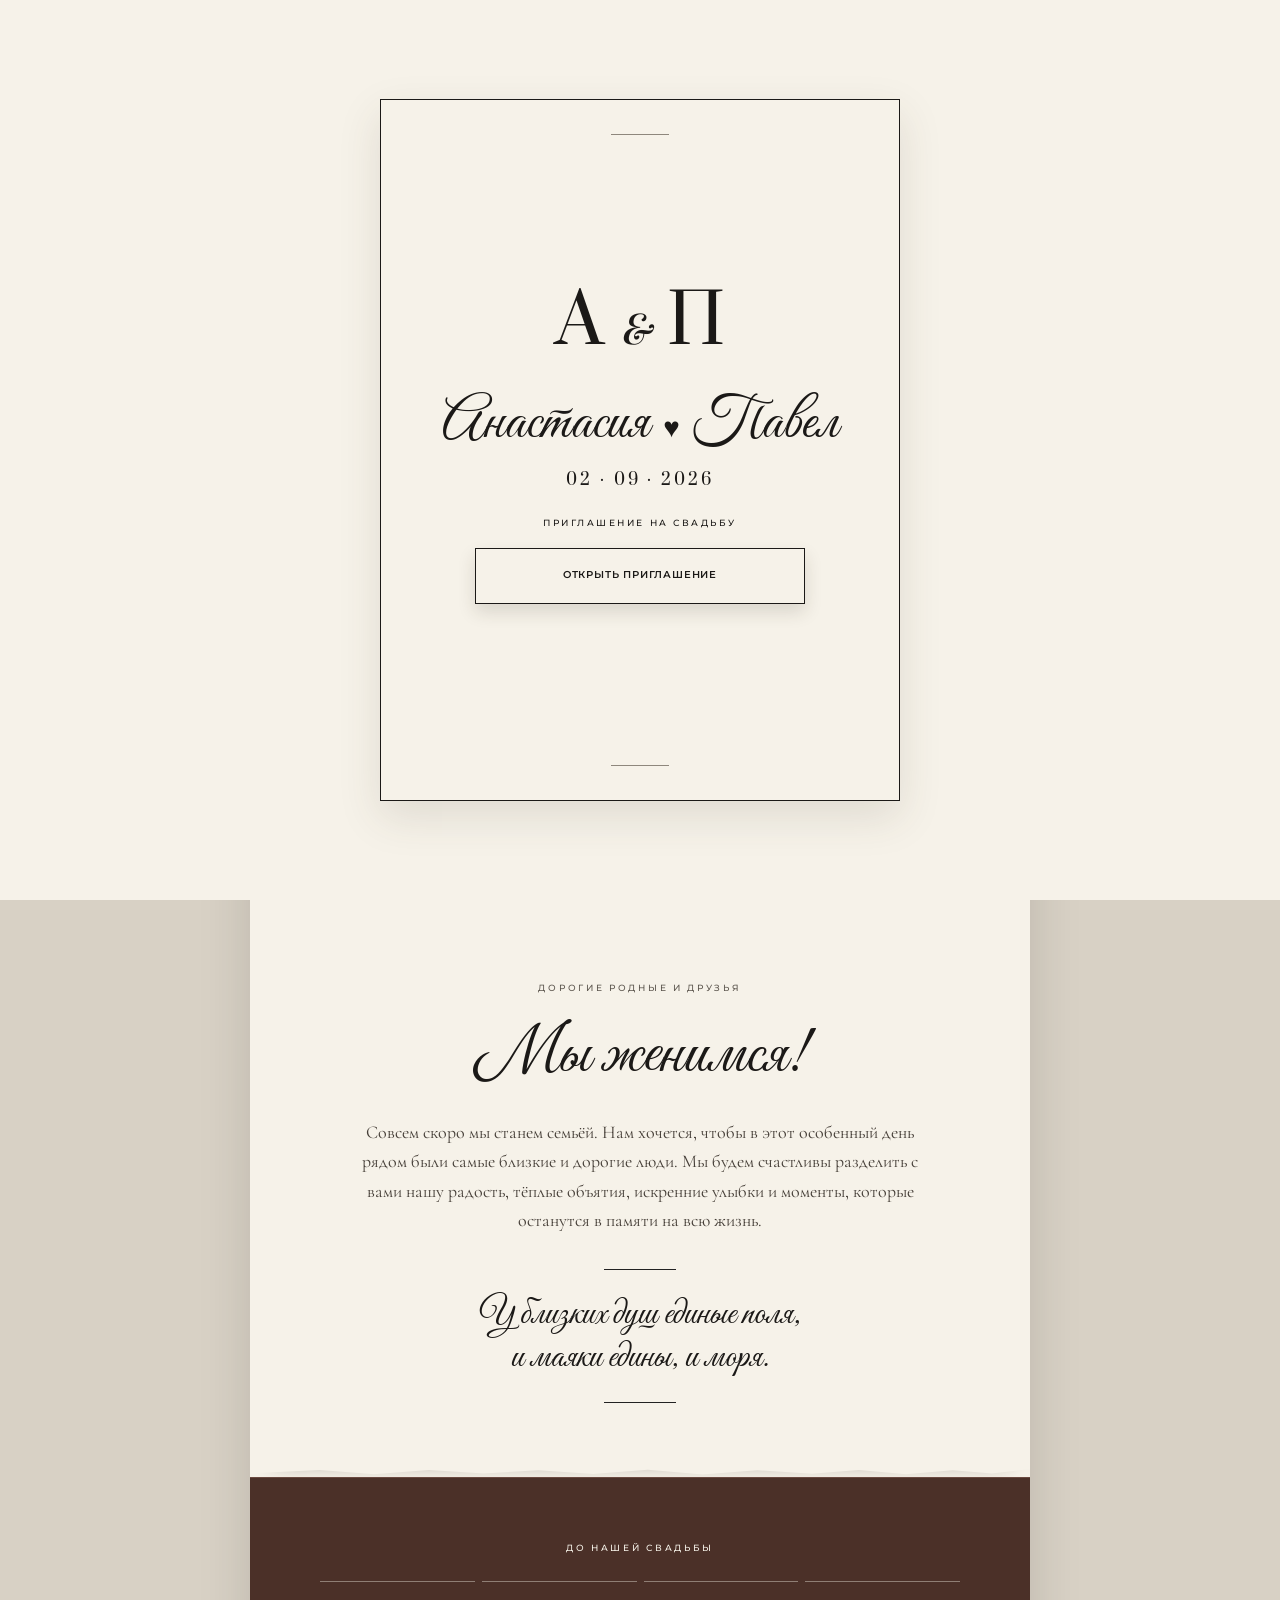
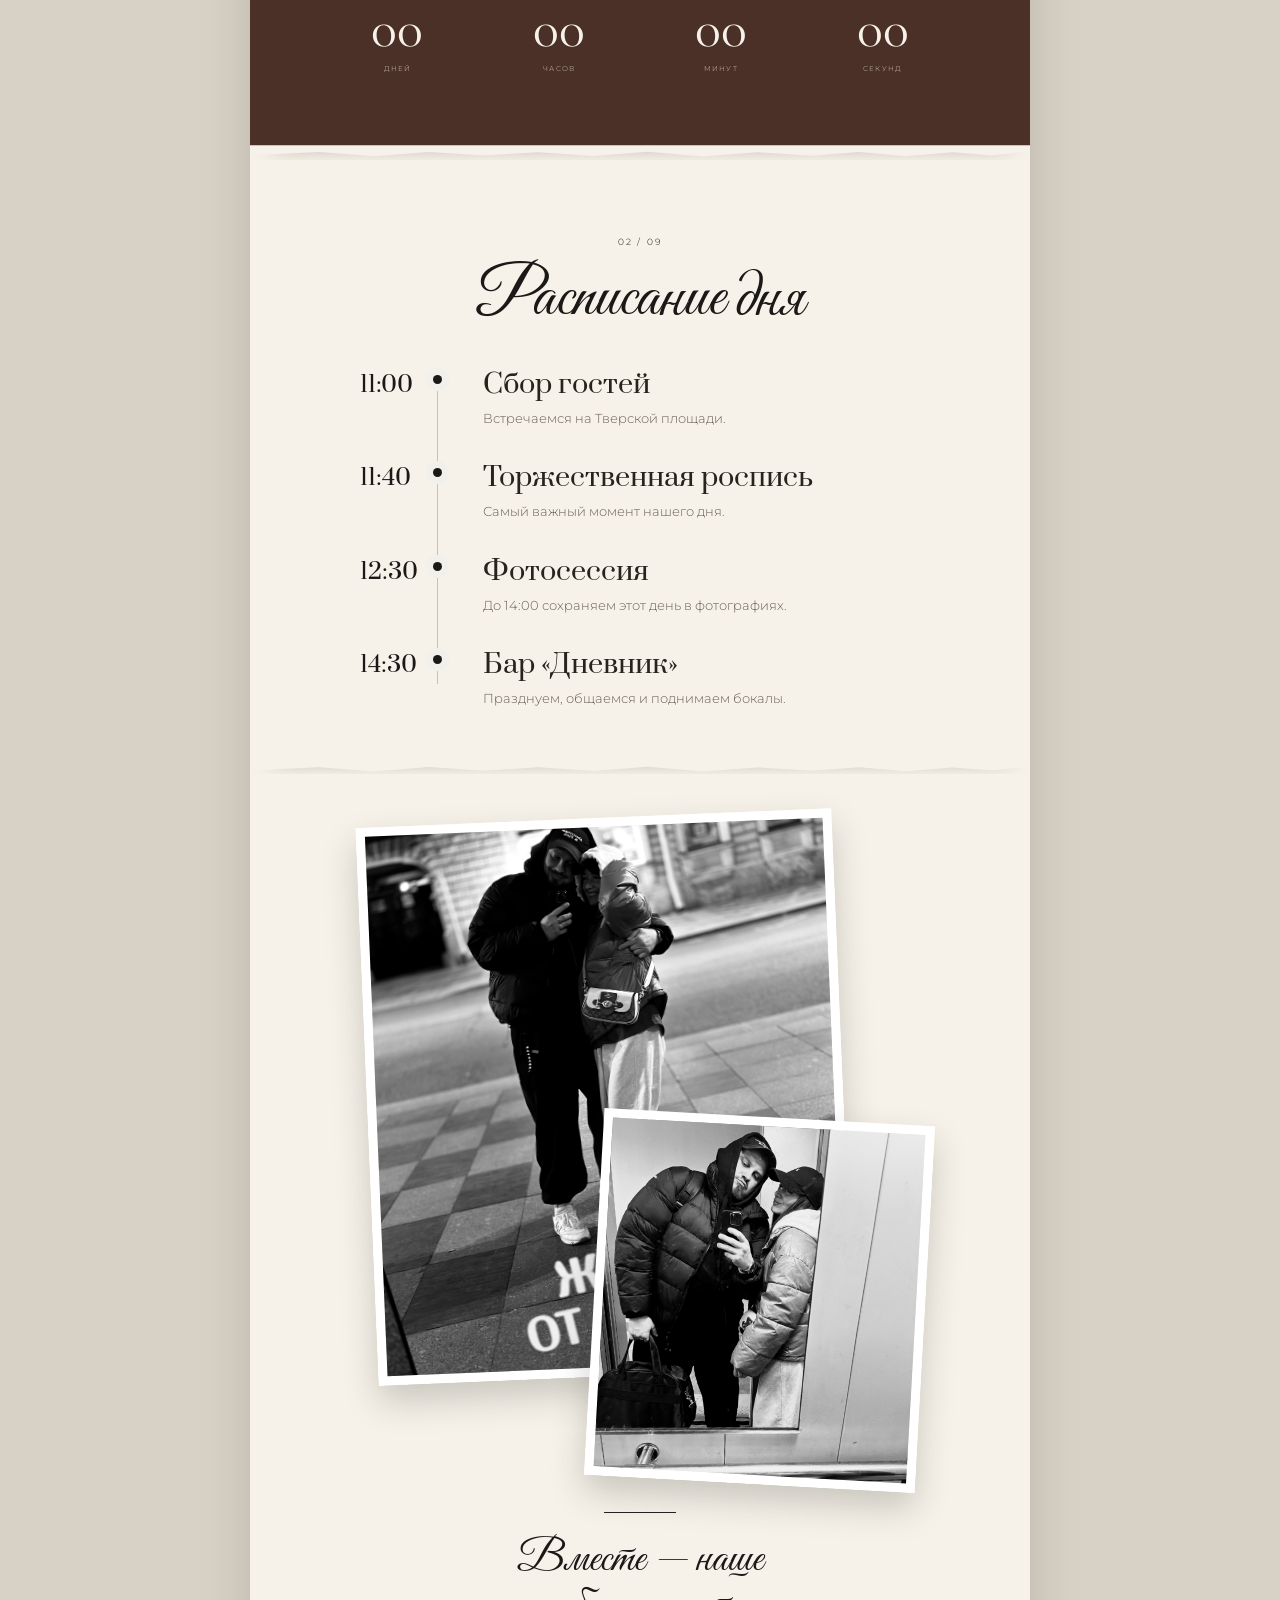
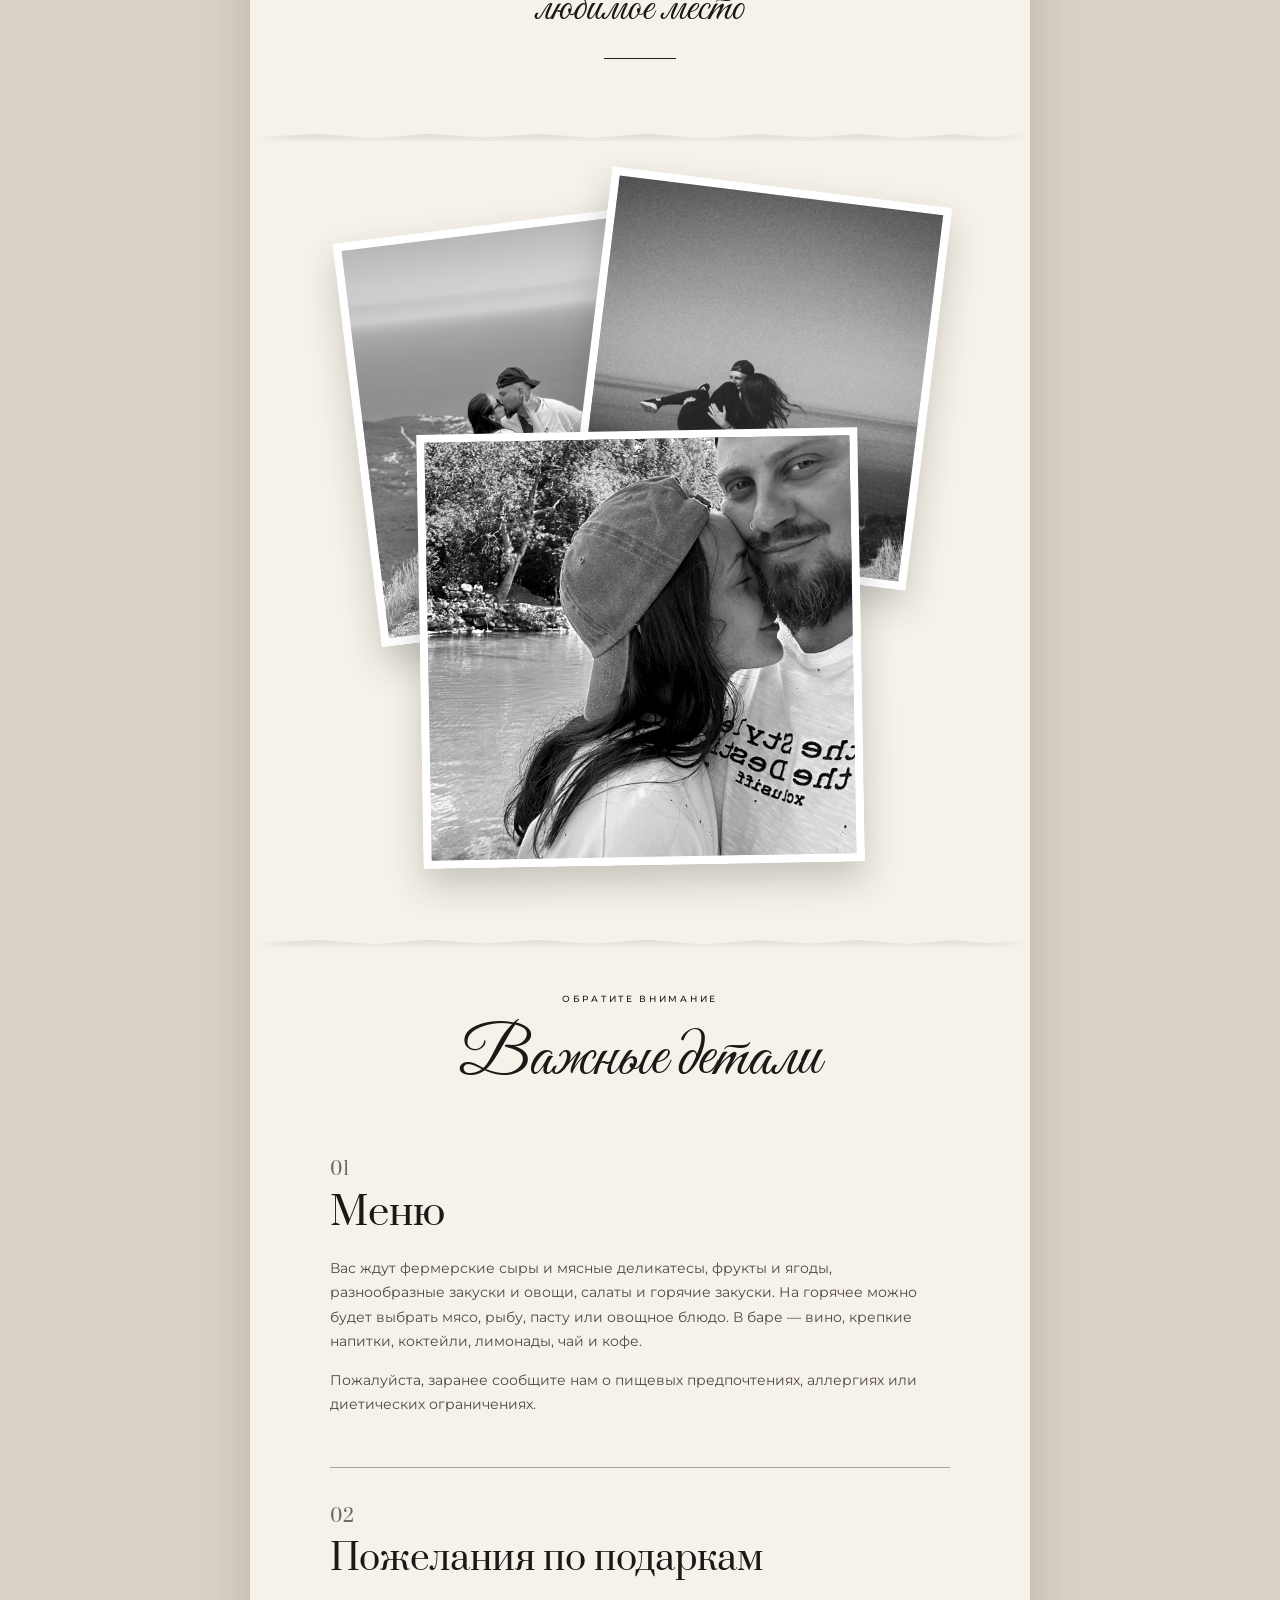
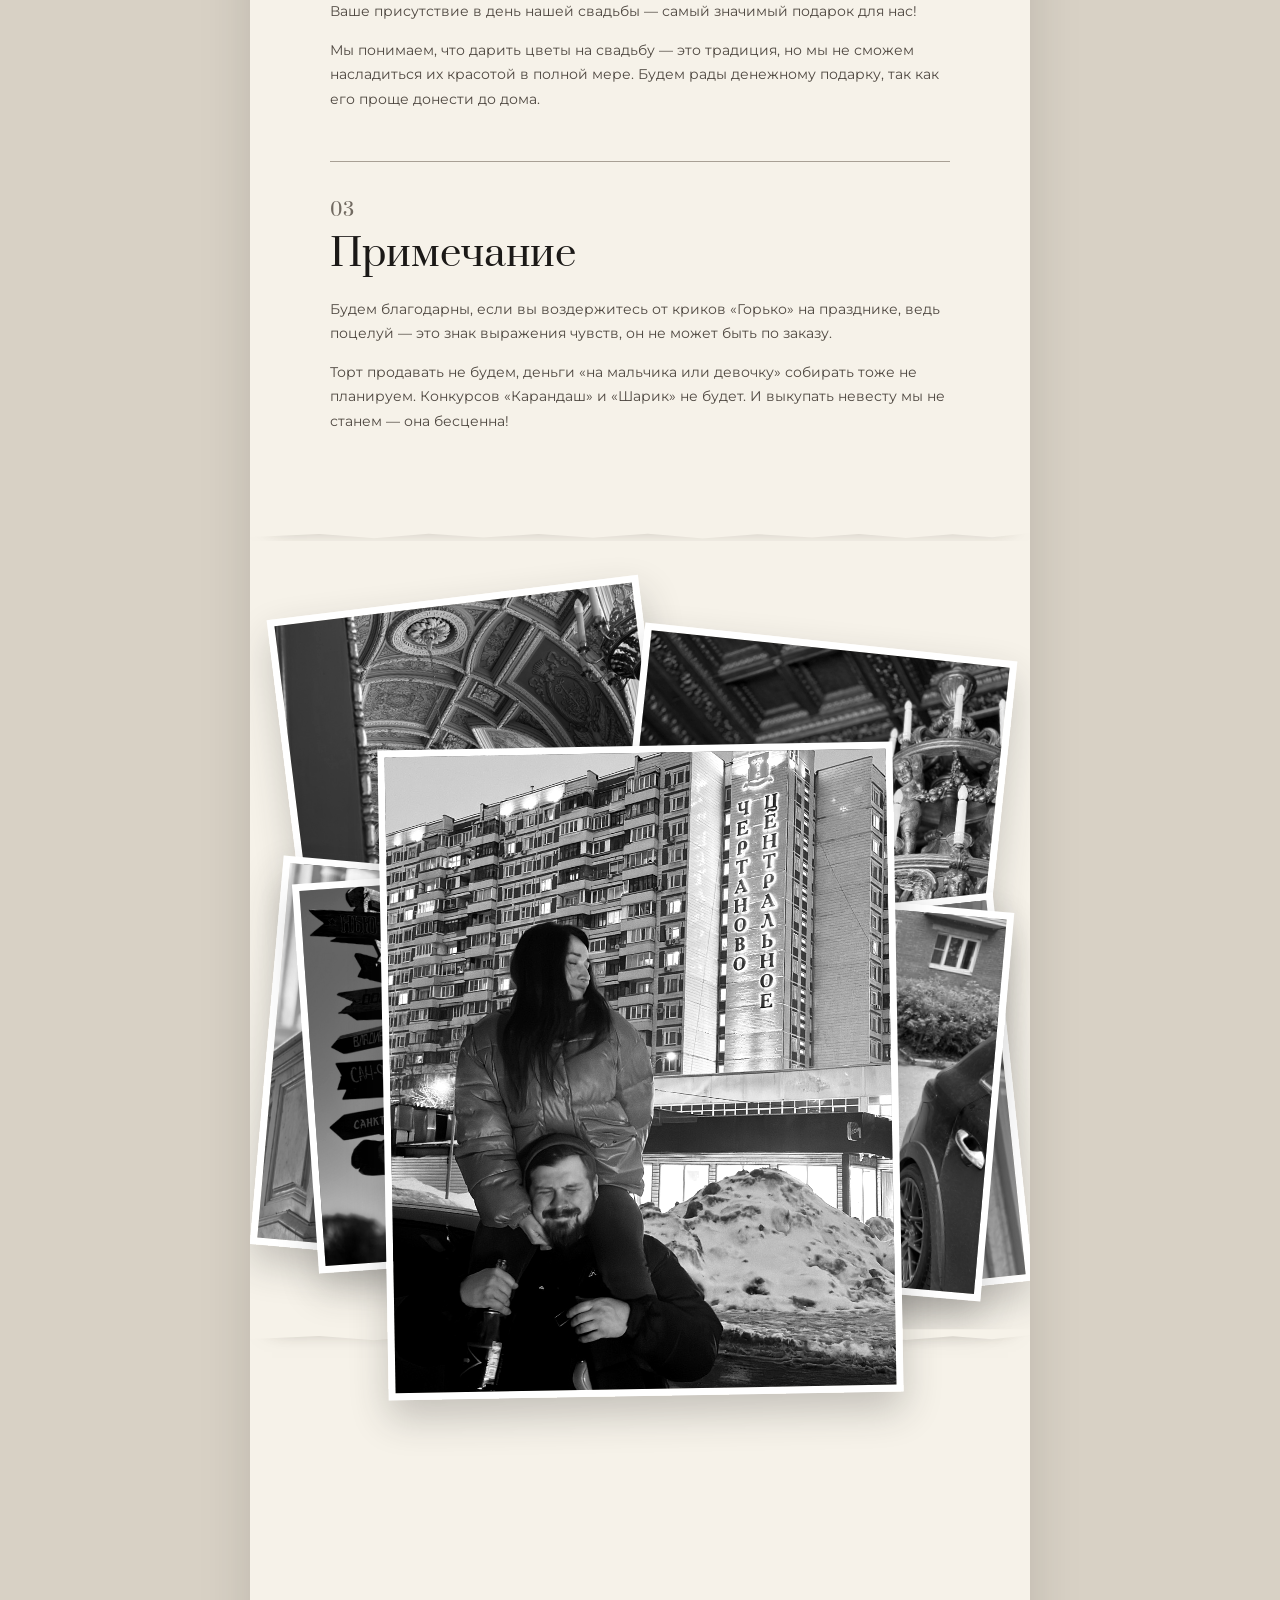
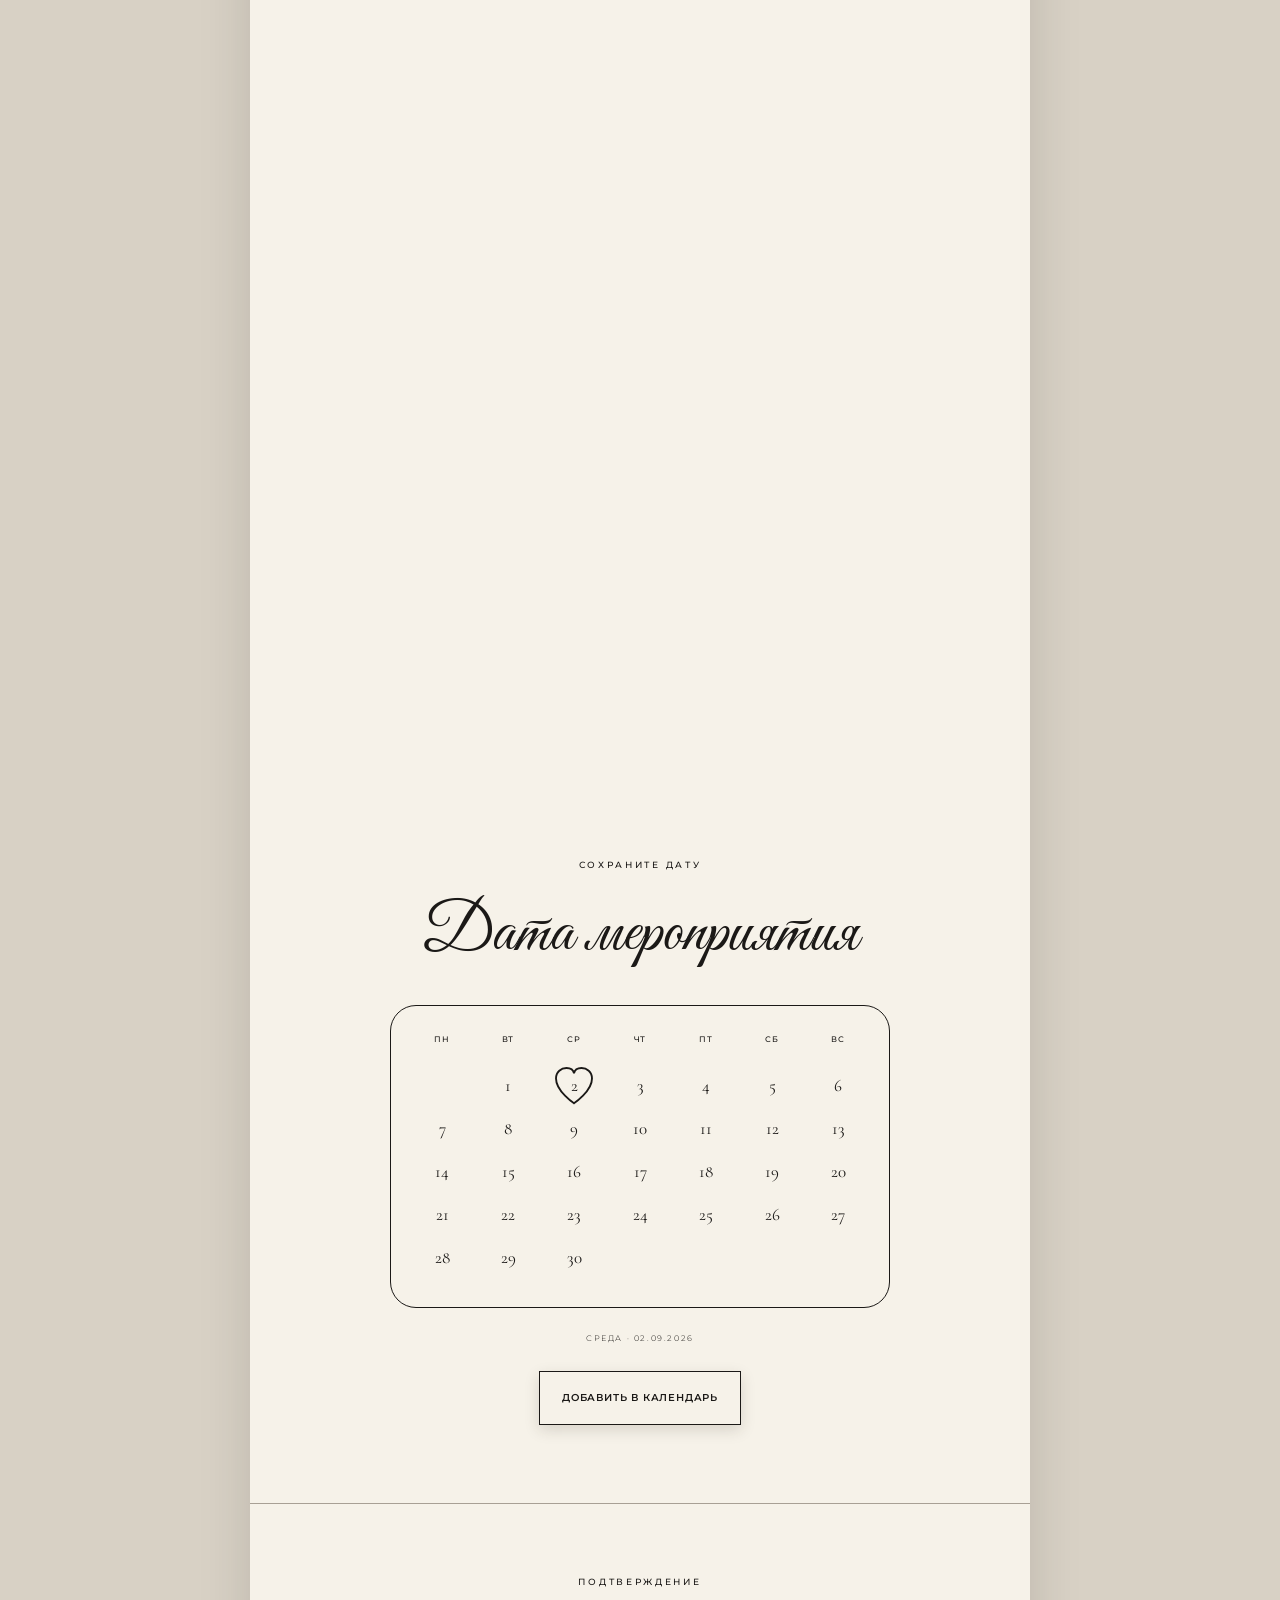
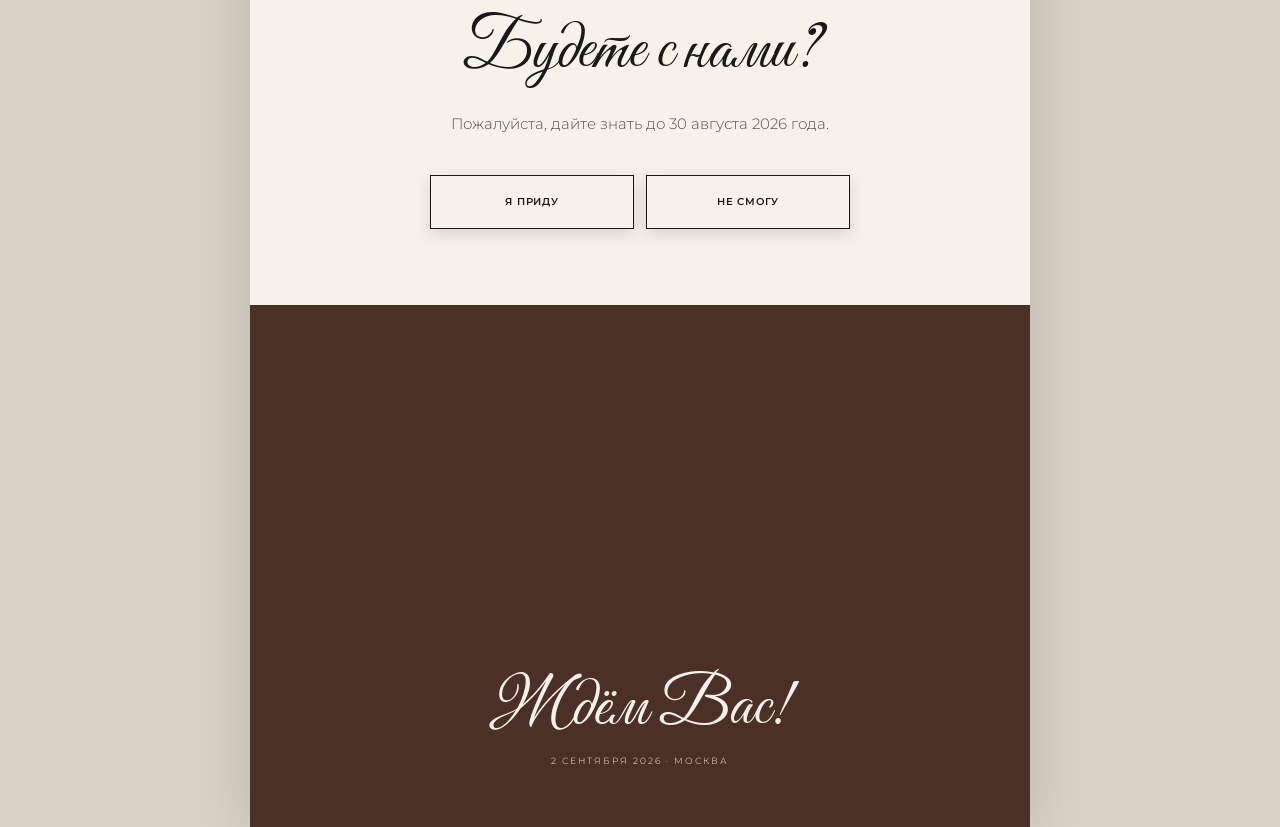
==== commit eabbb3c2: "merge: publish finalized wedding invitation" ====
--- a/index.html
+++ b/index.html
@@ -21,18 +21,13 @@
 
     <section class="paper centered paper-cut" id="invitation" data-reveal>
       <p class="eyebrow">Дорогие родные и друзья</p><h1>Мы женимся!</h1>
-      <p class="lead">Совсем скоро состоится один из самых важных дней в нашей жизни. Мы будем счастливы разделить его с вами.</p>
-      <div class="ornament">А <i>&</i> П</div>
+      <p class="lead">Совсем скоро мы станем семьёй. Нам хочется, чтобы в этот особенный день рядом были самые близкие и дорогие люди. Мы будем счастливы разделить с вами нашу радость, тёплые объятия, искренние улыбки и моменты, которые останутся в памяти на всю жизнь.</p>
       <p class="quote">У близких душ единые поля,<br>и маяки едины, и моря.</p>
     </section>
 
     <section class="ink centered countdown-section paper-cut" data-reveal>
       <p class="eyebrow">До нашей свадьбы</p><div class="countdown" data-countdown aria-live="polite">
         <div><strong data-days>00</strong><span>дней</span></div><div><strong data-hours>00</strong><span>часов</span></div><div><strong data-minutes>00</strong><span>минут</span></div><div><strong data-seconds>00</strong><span>секунд</span></div>
-      </div>
-      <div class="timer-details" aria-hidden="true"><img class="timer-detail timer-detail-one" src="./assets/timer-statue.jpg" alt=""><img class="timer-detail timer-detail-two" src="./assets/timer-sculpture.jpg" alt=""></div>
-      <div class="calendar-actions">
-        <button class="calendar-button" type="button" data-add-calendar>Добавить в календарь</button>
       </div>
     </section>
 
@@ -44,8 +39,6 @@
         <article data-timeline-item><time>14:30</time><div><h3>Бар «Дневник»</h3><p>Празднуем, общаемся и поднимаем бокалы.</p></div></article>
       </div>
     </section>
-
-    <section class="photo-break paper-cut"><img src="./assets/new-photo-07.jpg" alt="Анастасия и Павел у воды" loading="lazy"></section>
 
     <section class="paper photo-stack-section paper-cut" aria-label="Наша история" data-reveal>
       <div class="photo-stack">
@@ -64,8 +57,9 @@
     </section>
 
     <section class="paper details paper-cut" data-reveal>
+      <div class="details-heading"><p class="eyebrow">Обратите внимание</p><h2>Важные детали</h2></div>
       <article data-card-reveal><span>01</span><h2>Меню</h2><p>Вас ждут фермерские сыры и мясные деликатесы, фрукты и ягоды, разнообразные закуски и овощи, салаты и горячие закуски. На горячее можно будет выбрать мясо, рыбу, пасту или овощное блюдо. В баре — вино, крепкие напитки, коктейли, лимонады, чай и кофе.</p><p>Пожалуйста, заранее сообщите нам о пищевых предпочтениях, аллергиях или диетических ограничениях.</p></article>
-      <article data-card-reveal><span>02</span><h2>Пожелания<br>по подаркам</h2><p>Ваше присутствие в день нашей свадьбы — самый значимый подарок для нас!</p><p>Мы понимаем, что дарить цветы на свадьбу — это традиция, но мы не сможем насладиться их красотой в полной мере. Будем рады денежному подарку, так как его проще донести до дома.</p></article>
+      <article data-card-reveal><span>02</span><h2 class="gifts-title">Пожелания по подаркам</h2><p>Ваше присутствие в день нашей свадьбы — самый значимый подарок для нас!</p><p>Мы понимаем, что дарить цветы на свадьбу — это традиция, но мы не сможем насладиться их красотой в полной мере. Будем рады денежному подарку, так как его проще донести до дома.</p></article>
       <article data-card-reveal><span>03</span><h2>Примечание</h2><p>Будем благодарны, если вы воздержитесь от криков «Горько» на празднике, ведь поцелуй — это знак выражения чувств, он не может быть по заказу.</p><p>Торт продавать не будем, деньги «на мальчика или девочку» собирать тоже не планируем. Конкурсов «Карандаш» и «Шарик» не будет. И выкупать невесту мы не станем — она бесценна!</p></article>
     </section>
 
@@ -75,8 +69,8 @@
       <img class="memory-card memory-card-three" src="./assets/new-photo-04.jpg" alt="Анастасия во дворце" loading="lazy">
       <img class="memory-card memory-card-four" src="./assets/new-photo-05.jpg" alt="Парадная лестница" loading="lazy">
       <img class="memory-card memory-card-five" src="./assets/new-photo-06.jpg" alt="Указатель путешествий" loading="lazy">
-      <img class="memory-card memory-card-six" src="./assets/new-photo-10.jpg" alt="Анастасия и Павел зимой" loading="lazy">
-      <img class="memory-main" src="./assets/new-photo-01.jpg" alt="Анастасия с рюкзаком-овечкой" loading="lazy">
+      <img class="memory-card memory-card-six" src="./assets/new-photo-01.jpg" alt="Анастасия с рюкзаком-овечкой" loading="lazy">
+      <img class="memory-main" src="./assets/new-photo-10.jpg" alt="Анастасия и Павел зимой" loading="lazy">
     </section>
 
     <section class="paper paper-cut" id="locations" data-reveal><div class="section-head"><span>Москва</span><h2>Как добраться</h2></div>
@@ -89,13 +83,13 @@
 
     <section class="ink centered paper-cut" id="dress-code" data-reveal><p class="eyebrow">Dress code</p><h2>Свободный стиль</h2><p class="lead">Выбирайте образ, в котором вам комфортно. Просим только отказаться от полностью белых и красных нарядов.</p><div class="swatches forbidden-colors" aria-label="Не рекомендуемые цвета: белый и красный"><i title="Белый"></i><i title="Красный"></i></div></section>
 
-    <section class="calendar-section" data-reveal><p class="eyebrow">Сохраните дату</p><h2>Сентябрь</h2><div class="calendar"><div class="week"><b>ПН</b><b>ВТ</b><b>СР</b><b>ЧТ</b><b>ПТ</b><b>СБ</b><b>ВС</b></div><div class="days"><i></i><span>1</span><span class="wedding-day">2<svg viewBox="0 0 64 64" aria-hidden="true"><path d="M32 55S8 39 8 22c0-9 7-14 14-14 5 0 9 2 10 7 1-5 5-7 10-7 7 0 14 5 14 14 0 17-24 33-24 33Z"/></svg></span><span>3</span><span>4</span><span>5</span><span>6</span><span>7</span><span>8</span><span>9</span><span>10</span><span>11</span><span>12</span><span>13</span><span>14</span><span>15</span><span>16</span><span>17</span><span>18</span><span>19</span><span>20</span><span>21</span><span>22</span><span>23</span><span>24</span><span>25</span><span>26</span><span>27</span><span>28</span><span>29</span><span>30</span></div></div><p class="calendar-caption">среда · 02.09.2026</p></section>
+    <section class="calendar-section" data-reveal><p class="eyebrow">Сохраните дату</p><h2>Дата мероприятия</h2><div class="calendar"><div class="week"><b>ПН</b><b>ВТ</b><b>СР</b><b>ЧТ</b><b>ПТ</b><b>СБ</b><b>ВС</b></div><div class="days"><i></i><span>1</span><span class="wedding-day">2<svg viewBox="0 0 64 64" aria-hidden="true"><path d="M32 55S8 39 8 22c0-9 7-14 14-14 5 0 9 2 10 7 1-5 5-7 10-7 7 0 14 5 14 14 0 17-24 33-24 33Z"/></svg></span><span>3</span><span>4</span><span>5</span><span>6</span><span>7</span><span>8</span><span>9</span><span>10</span><span>11</span><span>12</span><span>13</span><span>14</span><span>15</span><span>16</span><span>17</span><span>18</span><span>19</span><span>20</span><span>21</span><span>22</span><span>23</span><span>24</span><span>25</span><span>26</span><span>27</span><span>28</span><span>29</span><span>30</span></div></div><p class="calendar-caption">среда · 02.09.2026</p><div class="calendar-actions"><button class="calendar-button" type="button" data-add-calendar>Добавить в календарь</button></div></section>
 
     <section class="paper centered" id="rsvp" data-reveal><p class="eyebrow">Подтверждение</p><h2>Будете с нами?</h2><p>Пожалуйста, дайте знать до 30 августа 2026 года.</p>
       <div class="rsvp-actions" data-rsvp-choices><a class="button dark" href="https://t.me/+ieyOMxZtKNQ3ZDNi" target="_blank" rel="noreferrer">Я приду</a><button class="button light" type="button" data-decline>Не смогу</button></div>
       <div class="decline" data-decline-panel hidden tabindex="-1"><div class="decline-video"><video src="./assets/nikakogo-prazdnika.mp4" data-decline-video playsinline preload="auto"></video></div><span>А & П</span><h3>Нам очень жаль, что вы не сможете быть с нами</h3><p>Обнимаем и будем вспоминать вас в этот день.</p></div>
     </section>
 
-    <section class="closing" id="closing"><div><span class="monogram">А <i>&</i> П</span><h2 class="script-title">Ждём Вас!</h2><p>2 сентября 2026 · Москва</p></div></section>
+    <section class="closing" id="closing"><div><h2 class="script-title">Ждём Вас!</h2><p>2 сентября 2026 · Москва</p></div></section>
   </main>
 </body></html>
--- a/original-polish.css
+++ b/original-polish.css
@@ -1,30 +1,43 @@
 /* Final mobile polish for the selected original direction. */
 body.design-original{--polish-paper:#f6f2e9;--polish-ink:#211d19;--polish-muted:#675f57;background:#d8d1c5;color:var(--polish-ink)}
 body.design-original main{overflow:hidden}
+body.design-original main h1,
+body.design-original main h2{font-family:'Great Vibes','Segoe Script',cursive!important;font-size:clamp(50px,14vw,66px)!important;font-weight:400!important;line-height:1.05!important;letter-spacing:0!important;text-transform:none!important}
+body.design-original .details-heading>.eyebrow,
+body.design-original #rsvp>.eyebrow,
+body.design-original .calendar-section>.eyebrow,
+body.design-original #dress-code>.eyebrow{font:500 9px/1.4 Montserrat,Arial,sans-serif!important;letter-spacing:.3em!important;text-transform:uppercase!important;margin-bottom:28px;color:inherit}
 body.design-original .welcome-card{min-height:min(78svh,720px);padding:44px 22px}
 body.design-original .welcome-mark{font-size:68px}
 body.design-original .welcome-names{margin:26px 0 20px}
 body.design-original .welcome-line{margin:26px 0 20px}
 body.design-original .welcome button{min-height:56px}
 
-body.design-original .music-toggle{top:14px;right:14px;width:46px;min-width:46px;height:46px;padding:0;border-radius:50%!important;font-size:0!important;box-shadow:0 5px 16px #0003!important;background:#fbf8f1e8!important;backdrop-filter:blur(8px)}
-body.design-original .music-toggle:after{content:"♪";font:600 20px/1 Georgia,serif;color:#211d19}
+body.design-original .music-toggle{top:16px;right:16px;width:auto;min-width:76px;height:44px;padding:0 13px;border-radius:8px!important;font:600 9px Montserrat,Arial,sans-serif!important;letter-spacing:.08em;text-transform:uppercase;box-shadow:0 5px 0 #111,0 8px 16px #0004!important;background:#fff!important;color:#111!important;backdrop-filter:none}
+body.design-original .music-toggle:after{content:none}
 
-body.design-original .hero{min-height:100svh}
-body.design-original .hero-top{padding-top:28px;padding-bottom:18px}
-body.design-original .hero .monogram{font-size:64px}
-body.design-original .hero .script-names{font-size:31px!important;margin-top:18px}
-body.design-original .hero-photo{min-height:61svh;margin:0 20px;border-width:8px;box-shadow:0 16px 38px #30281e2b}
-body.design-original .hero-date{padding:24px 24px 34px}
+body.design-original .hero{height:100svh;min-height:680px;position:relative;padding:0;overflow:hidden;background:#111}
+body.design-original .hero-top{position:absolute;z-index:4;top:45px;left:30px;right:30px;padding:0;display:flex;justify-content:center;pointer-events:none}
+body.design-original .hero-top .monogram{display:none}
+body.design-original .hero .script-names{display:block;margin:0!important;color:#fff!important;font-size:clamp(46px,14vw,66px)!important;line-height:1!important;text-align:center;text-shadow:0 2px 16px #000,0 1px 3px #000}
+body.design-original .hero .script-names b{font-size:.42em}
+body.design-original .hero-photo{position:absolute;inset:0;min-height:0;width:100%;height:100%;margin:0;border:0;box-shadow:none;background-position:52% 67%;filter:grayscale(1) contrast(1.07)}
+body.design-original .hero-photo:after{content:"";position:absolute;inset:0;background:linear-gradient(180deg,#0008 0%,transparent 30%,transparent 62%,#000b 100%)}
+body.design-original .hero-date{position:absolute;z-index:4;left:0;right:0;bottom:28px;padding:20px 24px;color:#fff;text-shadow:0 2px 8px #000;pointer-events:none}
+body.design-original .hero-date span,body.design-original .hero-date strong{color:#fff}
+body.design-original .scroll.scroll-diamonds{z-index:5;bottom:82px;filter:drop-shadow(0 2px 5px #000)}
 
 body.design-original .paper,body.design-original .ink{padding-top:76px;padding-bottom:76px}
 body.design-original #invitation{padding-top:82px;padding-bottom:62px}
-body.design-original #invitation h1{font-size:clamp(48px,14vw,70px);line-height:1.03}
+body.design-original #invitation h1{line-height:1.03}
 body.design-original .lead{font-size:18px;line-height:1.62;color:#463f38}
 body.design-original .ornament{margin-top:36px}
 body.design-original .quote{white-space:normal!important;max-width:350px;margin:34px auto 0;padding:24px 0;font-size:clamp(27px,8vw,36px)}
 
-body.design-original .countdown-section{padding-top:64px;padding-bottom:72px}
+body.design-original .countdown-section{padding-top:64px;padding-bottom:72px;background:#4b3028;color:#f6f2e9;border-color:#6b4a40}
+body.design-original .countdown-section .eyebrow{color:#f6f2e9}
+body.design-original .countdown-section .countdown div{border-color:#f6f2e966}
+body.design-original .countdown-section .countdown span{color:#f6f2e9;opacity:.78}
 body.design-original .countdown{margin-top:25px}
 body.design-original .countdown span{color:#675f57;opacity:1}
 body.design-original .timer-details{margin-top:26px}
@@ -32,7 +45,7 @@
 
 body.design-original #schedule{padding-top:70px;padding-bottom:54px}
 body.design-original .section-head{margin-bottom:34px}
-body.design-original .section-head h2{font-size:56px;line-height:1.05}
+body.design-original .section-head h2{line-height:1.05}
 body.design-original .timeline:before{bottom:24px}
 body.design-original .timeline article{min-height:0;padding-bottom:34px}
 body.design-original .timeline article:last-child{padding-bottom:0}
@@ -45,11 +58,20 @@
 body.design-original .photo-break img{height:68svh}
 body.design-original .photo-stack-section{padding-top:30px;padding-bottom:70px}
 body.design-original .story-script{margin-top:25px}
+body.design-original .story-script{position:relative;padding:25px 0;margin-left:auto;margin-right:auto}
+body.design-original .story-script:before,
+body.design-original .story-script:after{content:"";position:absolute;left:50%;width:72px;height:1px;background:#222;transform:translateX(-50%)}
+body.design-original .story-script:before{top:0}
+body.design-original .story-script:after{bottom:0}
 body.design-original .triple-stack-section{padding-top:24px;padding-bottom:70px}
 
 body.design-original .details{padding-top:46px;padding-bottom:46px}
+body.design-original .details-heading{text-align:center;margin-bottom:28px}
+body.design-original .details-heading .eyebrow{margin-bottom:18px}
+body.design-original .details-heading h2{margin:0}
 body.design-original .details article{padding:36px 0}
-body.design-original .details h2{font-size:37px;margin-bottom:20px}
+body.design-original .details article h2{margin:10px 0 20px;font-family:Prata,'Cormorant Garamond',serif!important;font-size:clamp(27px,8vw,38px)!important;font-weight:400!important;line-height:1.15!important;letter-spacing:0!important;text-transform:none!important}
+body.design-original .details article .gifts-title{white-space:nowrap;font-size:clamp(25px,7.4vw,35px)!important}
 body.design-original .details p{font-size:14px;line-height:1.75;color:#4f4841;opacity:1}
 body.design-original .memory-gallery{height:790px;padding-top:55px;padding-bottom:80px}
 
@@ -63,9 +85,11 @@
 body.design-original #dress-code .lead{font-size:18px;line-height:1.62}
 body.design-original .forbidden-colors{margin-top:28px}
 body.design-original .calendar-section{padding-top:74px;padding-bottom:78px}
+body.design-original .calendar-section h2{font-size:clamp(50px,14vw,66px)!important}
+body.design-original .calendar-section .calendar-actions{margin-top:28px}
 body.design-original #rsvp{padding-top:72px;padding-bottom:76px}
 body.design-original #rsvp>p{font-size:15px;color:#554d46}
-body.design-original .closing{min-height:76svh}
+body.design-original .closing{min-height:58svh;padding-top:52px;padding-bottom:52px}
 
 body.design-original .paper-cut{margin-bottom:12px}
 body.design-original .paper-cut:after{bottom:-12px;height:14px;clip-path:polygon(0 0,100% 0,100% 42%,95% 72%,90% 50%,84% 78%,78% 48%,72% 74%,65% 50%,58% 80%,51% 46%,44% 76%,37% 49%,30% 73%,23% 47%,16% 79%,9% 48%,0 72%);filter:drop-shadow(0 4px 3px #30281e20)}
